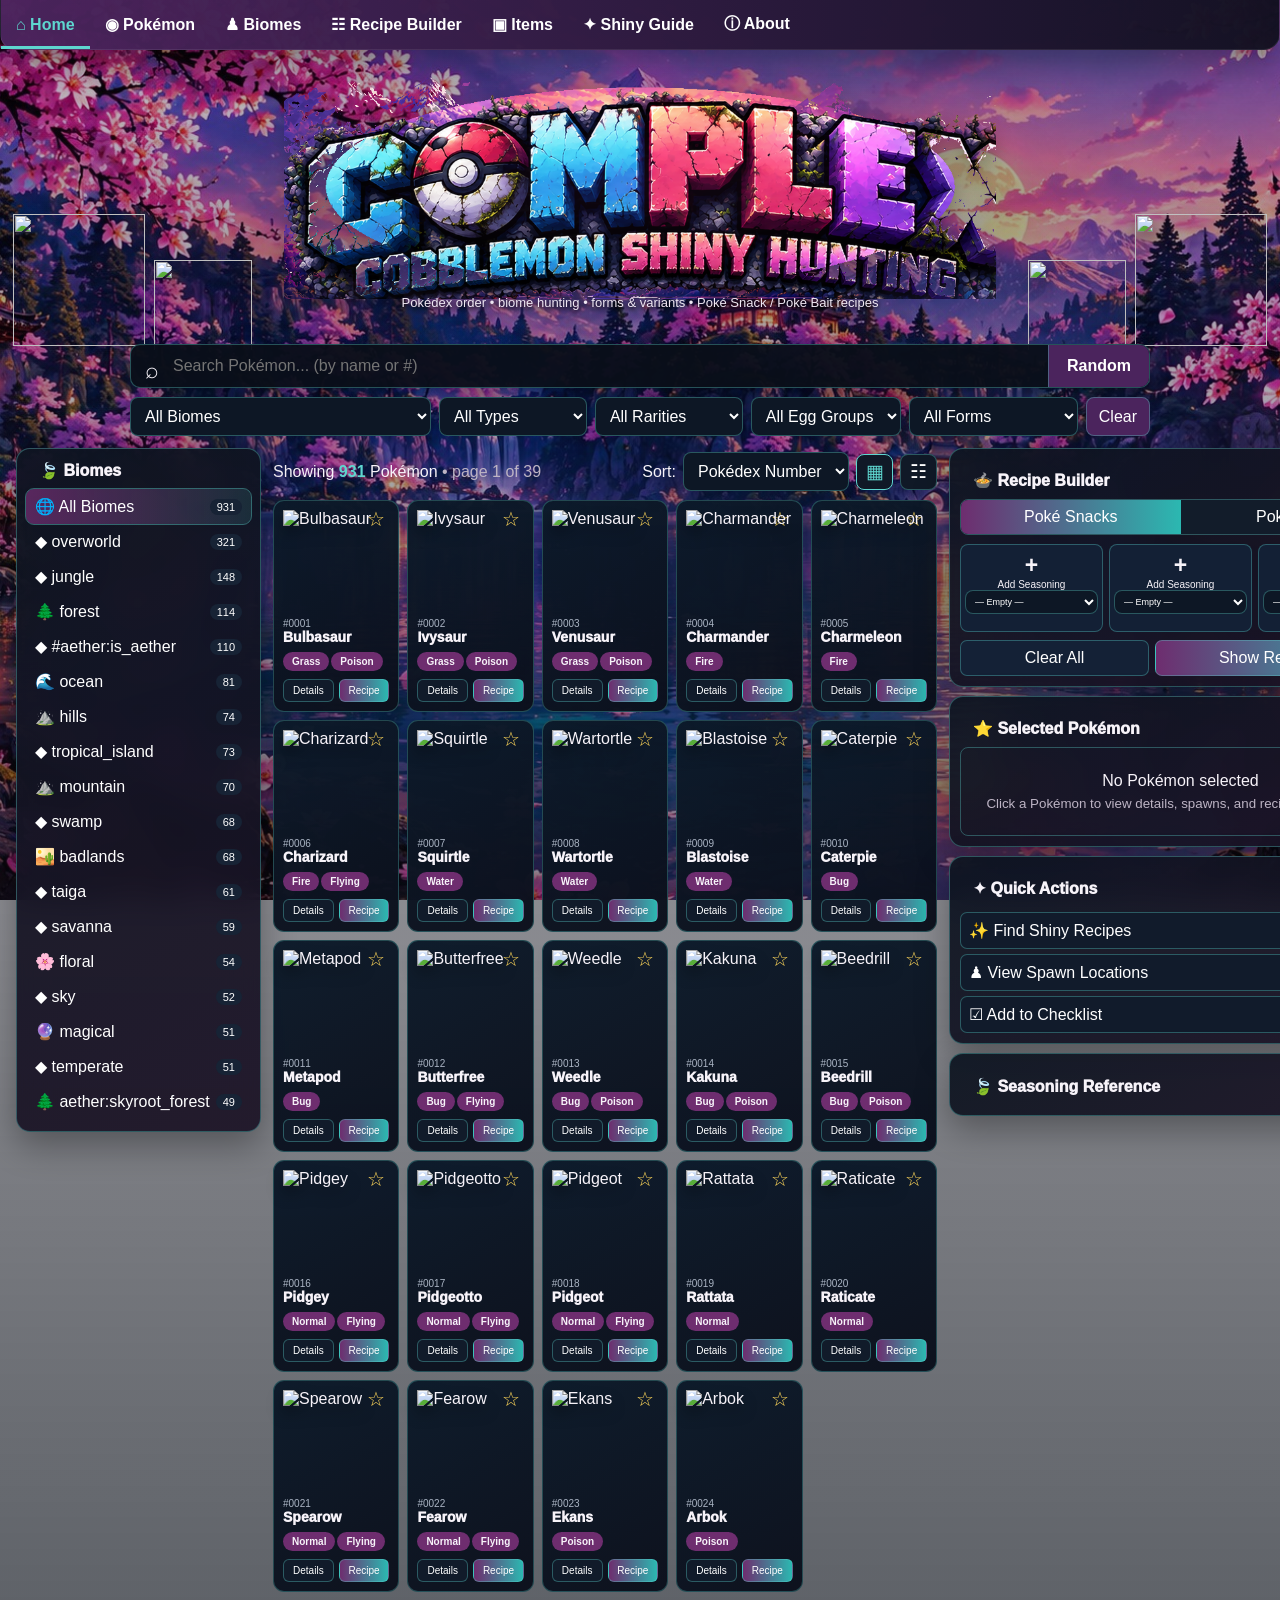
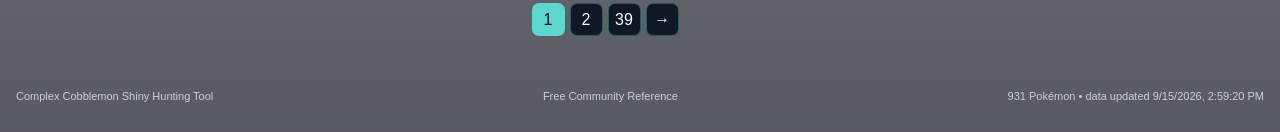
==== index.html @ 7f7bde7c "Blend logo artwork into hero background" ====
<!doctype html><html lang="en"><head><meta charset="utf-8"><meta name="viewport" content="width=device-width,initial-scale=1"><meta name="description" content="Complex Cobblemon shiny hunting reference with Pokémon spawns, biomes, variants, Poké Snack and Poké Bait recipes."><title>Complex Cobblemon Shiny Hunting</title><link rel="stylesheet" href="styles.css"><style>.hero{isolation:isolate}.logo-image-wrap{isolation:auto}.logo-image{mix-blend-mode:lighten;-webkit-mask-image:radial-gradient(ellipse 82% 76% at center,#000 52%,rgba(0,0,0,.98) 65%,rgba(0,0,0,.72) 78%,rgba(0,0,0,.28) 90%,transparent 100%);mask-image:radial-gradient(ellipse 82% 76% at center,#000 52%,rgba(0,0,0,.98) 65%,rgba(0,0,0,.72) 78%,rgba(0,0,0,.28) 90%,transparent 100%);filter:drop-shadow(0 8px 10px rgba(0,0,0,.25))}.logo-image-wrap:before{content:'';position:absolute;inset:8% 5% 15%;z-index:-1;background:radial-gradient(ellipse at center,rgba(98,40,108,.18),rgba(31,21,48,.06) 55%,transparent 78%);filter:blur(18px);pointer-events:none}</style></head><body><div class="topbar"><div class="nav"><button class="active" data-nav="home">⌂ <span>Home</span></button><button data-nav="pokemon">◉ <span>Pokémon</span></button><button data-nav="biomes">♟ <span>Biomes</span></button><button data-nav="builder">☷ <span>Recipe Builder</span></button><button data-nav="items">▣ <span>Items</span></button><button data-nav="guide">✦ <span>Shiny Guide</span></button><button data-nav="about">ⓘ <span>About</span></button></div></div><div class="hero"><div id="ambient"></div><div class="logo-image-wrap"><img class="logo-image" src="assets/complex_logo.png" alt="Complex Cobblemon Shiny Hunting"><div class="tag">Pokédex order • biome hunting • forms & variants • Poké Snack / Poké Bait recipes</div></div></div><main><section id="homePage"><div class="searchShell"><div class="searchRow"><span>⌕</span><input id="search" placeholder="Search Pokémon... (by name or #)" autocomplete="off"><button id="random">Random</button></div><div class="filters"><select id="biomeFilter"><option value="">All Biomes</option></select><select id="typeFilter"><option value="">All Types</option></select><select id="rarityFilter"><option value="">All Rarities</option><option>common</option><option>uncommon</option><option>rare</option><option>ultra-rare</option></select><select id="eggFilter"><option value="">All Egg Groups</option></select><select id="formFilter"><option value="">All Forms</option><option value="variants">Variants Available</option></select><button class="clear" id="clearFilters">Clear</button></div></div><div class="layout"><aside class="panel biomes" id="biomePanel"><div class="pTitle">🍃 Biomes</div><button class="biomeBtn active" data-biome=""><span>🌐 All Biomes</span><em id="allBiomeCount">0</em></button><div id="biomeList"></div></aside><section class="dexCol" id="pokemonArea"><div class="dexHead"><div id="status">Loading Pokémon…</div><div class="tools"><span>Sort:</span><select id="sortMode"><option value="dex">Pokédex Number</option><option value="name">Name</option><option value="rarity">Rarity</option></select><button class="view active" id="gridView" title="Grid view">▦</button><button class="view" id="compactView" title="Compact view">☷</button></div></div><div class="grid" id="pokemonGrid"></div><div class="pages" id="pagination"></div></section><aside class="right"><div class="panel"><div class="pTitle">🍲 Recipe Builder</div><div class="mode"><button class="active" id="quickSnack">Poké Snacks</button><button id="quickBait">Poké Bait</button></div><div id="quickSlots" class="qslots"></div><div class="qrow"><button id="quickClear">Clear All</button><button class="go" id="quickShow">Show Results →</button></div></div><div class="panel"><div class="pTitle">⭐ Selected Pokémon</div><div id="selectedHome" class="selEmpty">No Pokémon selected<br><small>Click a Pokémon to view details, spawns, and recipe suggestions.</small></div></div><div class="panel quick"><div class="pTitle">✦ Quick Actions</div><button id="findRecipe">✨ Find Shiny Recipes</button><button id="viewSpawns">♟ View Spawn Locations</button><button id="checklistBtn">☑ Add to Checklist</button></div><div class="panel"><div class="pTitle">🍃 Seasoning Reference <button id="viewAllSeasonings" style="border:0;background:transparent;color:var(--aqua)">View All →</button></div><div class="seasonGrid" id="seasoningPreview"></div></div></aside></div></section><section id="builderPage" class="page hidden"><div class="builder"><div class="box sticky"><h2>🧪 Interactive Recipe Builder</h2><label>Pokémon</label><select id="pokeSelect"></select><br><br><label>Recipe Goal</label><select id="goalSelect"><option value="balanced">⭐ Shiny + Rarity + Target</option><option value="maxshiny">✨ Maximum Shiny + Target</option><option value="target">🎯 Maximum Target Attraction</option><option value="rarity">👑 Maximum Rarity</option><option value="fast">⚡ Faster Spawns / Bites</option><option value="level">⬆ Higher Lured Level</option><option value="custom">🛠 Custom</option></select><br><br><label>Make This As</label><select id="itemMode"><option value="snack">Poké Snack</option><option value="bait">Poké Bait</option></select><div id="selectedInfo" class="box" style="margin-top:12px">Select a Pokémon.</div><div id="targetOptions" class="box"></div><h3>Seasoning Slots</h3><div id="slots" class="slotGrid"></div><div style="display:flex;gap:8px;margin-top:10px"><button class="clear" id="applyGoal">Apply Goal</button><button class="clear" id="clearSlots">Clear Slots</button></div></div><div><div class="box"><h2>📋 Recipe</h2><div id="recipeOutput"></div></div><div class="box"><h2>📊 Combined Effects</h2><div id="effects" class="effectGrid"></div></div><div class="box"><h2>💡 Best Target Ingredients</h2><div id="bestIngredients"></div></div></div></div></section><section id="itemsPage" class="page hidden"><div class="box"><h2>🍓 Seasoning Reference</h2><p class="muted">Use the search and effect filter to find shiny, rarity, targeting, speed, level, and special seasonings.</p><div style="display:grid;grid-template-columns:2fr 1fr;gap:8px;margin-bottom:10px"><input id="seasoningSearch" placeholder="Search seasoning or effect…"><select id="seasoningFilter"><option value="">All Effects</option><option value="shiny">Shiny</option><option value="rarity">Rarity</option><option value="target">Type / Egg Group</option><option value="bite">Spawn / Bite Speed</option><option value="level">Lured Level</option><option value="special">Other</option></select></div><div class="tableWrap"><table><thead><tr><th>Seasoning</th><th>Effect</th><th>Category</th><th></th></tr></thead><tbody id="seasoningTable"></tbody></table></div></div></section><section id="guidePage" class="page hidden"><div class="box"><h2>✨ Shiny Hunting Guide</h2><p>Use filters to narrow the Pokédex by biome, type, rarity, egg group, or forms. Results stay paginated so changing filters does not force the browser to load hundreds of Pokémon images at once.</p><p><b>Balanced:</b> Starf Berry + Golden Carrot + a matching type/egg-group seasoning.</p><p><b>Maximum shiny:</b> Enchanted Golden Apple + Starf Berry + a target seasoning. Enchanted Golden Apples are powerful but expensive, so Starf Berries remain the practical renewable option.</p><p><b>Targeting:</b> Type and egg-group seasonings increase the matching spawn weight and can be stacked.</p><p class="muted">Complex can customize spawn rules and rates server-side. Treat this as a hunting reference and verify unusual server-specific behavior in game.</p></div></section><section id="aboutPage" class="page hidden"><div class="box"><h2>ℹ About & Disclaimer</h2><p>This free reference is focused on the essentials: searchable spawn data, biome hunting, forms/variants, encounter details, checklist support, and Poké Snack / Poké Bait planning.</p><p>The site reads <code>data/spawn-data.js</code>, which is refreshed automatically from public Cobblemon/PokéAPI sources. Complex Cobblemon may have custom server-side spawns, rarities, disabled species, or private datapacks that public data cannot see.</p></div></section></main><div id="modal" class="modal hidden"><div class="modalbox"><div class="modalhead"><h2 id="modalTitle">Pokémon</h2><button id="modalClose">✕</button></div><div id="modalBody"></div></div></div><footer class="footer"><div>Complex Cobblemon Shiny Hunting Tool</div><div>Free Community Reference</div><div id="footerStatus">Waiting for data…</div></footer><script src="data/spawn-data.js"></script><script src="app.js" defer></script></body></html>
---- styles.css ----
:root{--plum:#6e2d6f;--plum2:#4b245d;--aqua:#5ed6cf;--aqua2:#2bb8b1;--panel:rgba(12,20,32,.93);--panel2:rgba(28,19,38,.93);--line:rgba(94,214,207,.34);--text:#f7f3f9;--muted:#bdb4c4;--gold:#ffd75a}*{box-sizing:border-box}html{scroll-behavior:smooth}body{margin:0;color:var(--text);font-family:Inter,Segoe UI,Arial,sans-serif;background:linear-gradient(rgba(20,8,27,.25),rgba(7,13,22,.68)),url('assets/background.jpg') center top/cover fixed no-repeat;min-height:100vh}button,input,select{font:inherit}button{cursor:pointer}.hidden{display:none!important}.muted{color:var(--muted)}.topbar{position:sticky;top:0;z-index:100;max-width:1500px;margin:auto;display:flex;justify-content:space-between;align-items:center;background:linear-gradient(90deg,rgba(75,36,93,.98),rgba(18,17,33,.98));border-radius:0 0 16px 16px;border:1px solid rgba(255,255,255,.08);border-top:0;box-shadow:0 14px 36px rgba(0,0,0,.34)}.nav{display:flex;overflow:auto}.nav button{border:0;background:transparent;color:#fff;padding:14px 15px;font-weight:800;white-space:nowrap}.nav button.active,.nav button:hover{color:var(--aqua)}.nav button.active{box-shadow:inset 0 -3px var(--aqua)}.hero{max-width:1500px;min-height:255px;margin:auto;display:flex;align-items:center;justify-content:center;text-align:center;position:relative;padding:24px 20px 40px;overflow:hidden}.hero:before{content:'';position:absolute;inset:0;background:radial-gradient(ellipse at center,rgba(38,18,51,.16) 0%,rgba(38,18,51,.08) 42%,transparent 76%);pointer-events:none}.logo-image-wrap{position:relative;z-index:6;text-align:center;width:min(900px,82vw);margin:0 auto}.logo-image{display:block;width:100%;height:auto;max-height:225px;object-fit:contain;filter:drop-shadow(0 12px 16px rgba(0,0,0,.48));-webkit-mask-image:radial-gradient(ellipse 78% 72% at center,#000 58%,rgba(0,0,0,.96) 68%,rgba(0,0,0,.55) 82%,transparent 100%);mask-image:radial-gradient(ellipse 78% 72% at center,#000 58%,rgba(0,0,0,.96) 68%,rgba(0,0,0,.55) 82%,transparent 100%)}.tag{color:#eee7f2;margin-top:-4px;font-size:13px;text-shadow:0 2px 5px #000,0 0 12px rgba(0,0,0,.9)}#ambient{position:absolute;inset:0;pointer-events:none}.amb{position:absolute;bottom:0;opacity:0;transform:translateY(16px) scale(.92);transition:.55s;filter:drop-shadow(0 10px 10px rgba(0,0,0,.55))}.amb.show{opacity:1;transform:none}.amb img{width:132px;height:132px;object-fit:contain}.amb.a{left:1%}.amb.b{left:12%;bottom:-12px}.amb.c{right:12%;bottom:-12px}.amb.d{right:1%}.amb.b img,.amb.c img{width:98px;height:98px}main{max-width:1500px;margin:auto;padding:0 16px 42px}.searchShell{max-width:1020px;margin:-6px auto 12px;position:relative;z-index:10}.searchRow{display:grid;grid-template-columns:auto 1fr auto;background:rgba(10,15,26,.96);border:1px solid var(--line);border-radius:10px;overflow:hidden;box-shadow:0 12px 30px rgba(0,0,0,.28)}.searchRow span{padding:12px 0 0 14px;font-size:23px}.searchRow input{border:0;background:transparent;color:#fff;padding:12px 14px;outline:none}.searchRow button{border:0;border-left:1px solid var(--line);background:var(--plum2);color:#fff;font-weight:900;padding:0 18px}.filters{display:grid;grid-template-columns:repeat(5,1fr) auto;gap:8px;margin-top:9px}input,select{background:#0d1725;color:#fff;border:1px solid var(--line);border-radius:8px;padding:9px 10px;outline:none}.clear{border:1px solid var(--line);background:var(--plum2);color:#fff;border-radius:8px;padding:9px 12px}.layout{display:grid;grid-template-columns:245px minmax(0,1fr) 315px;gap:12px;align-items:start}.panel,.box{background:linear-gradient(150deg,var(--panel),var(--panel2));border:1px solid var(--line);border-radius:14px;box-shadow:0 13px 34px rgba(0,0,0,.33);backdrop-filter:blur(15px)}.pTitle{display:flex;align-items:center;justify-content:space-between;padding:12px 13px 9px;font-weight:1000}.biomes{padding:0 9px 10px;position:sticky;top:58px;max-height:76vh;overflow:auto}.biomeBtn{width:100%;display:flex;justify-content:space-between;align-items:center;border:0;background:transparent;color:#fff;border-radius:8px;padding:8px 9px;text-align:left}.biomeBtn:hover{background:rgba(255,255,255,.05)}.biomeBtn.active{background:linear-gradient(90deg,rgba(110,45,111,.78),rgba(94,214,207,.13));outline:1px solid rgba(94,214,207,.44)}.biomeBtn em{font-style:normal;background:#172335;border-radius:999px;padding:2px 7px;font-size:11px}.dexCol{min-width:0}.dexHead{display:flex;justify-content:space-between;align-items:center;gap:10px;margin:4px 0 9px}.dexHead strong{color:var(--aqua)}.tools{display:flex;align-items:center;gap:7px}.tools select{width:auto}.view{width:37px;height:36px;border:1px solid var(--line);background:#101927;color:#fff;border-radius:8px;font-size:19px}.view.active{color:var(--aqua);border-color:var(--aqua)}.grid{display:grid;grid-template-columns:repeat(5,minmax(0,1fr));gap:8px}.card{position:relative;min-height:210px;padding:9px;border:1px solid rgba(94,214,207,.28);border-radius:11px;background:linear-gradient(150deg,rgba(13,27,43,.98),rgba(12,16,28,.98));transition:.18s}.card:hover{transform:translateY(-2px);border-color:var(--aqua)}.star{position:absolute;right:7px;top:5px;border:0;background:transparent;color:var(--gold);font-size:20px}.sprite{height:108px;display:flex;align-items:center;justify-content:center;cursor:pointer}.sprite img{width:108px;height:108px;object-fit:contain;filter:drop-shadow(0 7px 8px rgba(0,0,0,.4))}.dex{font-size:10px;color:#abb5c4}.name{font-size:14px;font-weight:1000}.types{margin-top:5px}.type{display:inline-block;padding:4px 9px;border-radius:999px;background:var(--plum);font-size:10px;font-weight:900;margin:2px 2px 0 0}.actions{display:flex;gap:5px;margin-top:8px}.actions button{flex:1;border:1px solid var(--line);background:#111b2a;color:#fff;border-radius:6px;padding:5px;font-size:10px}.actions .recipe{background:linear-gradient(90deg,var(--plum),var(--aqua2))}.grid.compact{grid-template-columns:1fr}.compact .card{min-height:70px;display:grid;grid-template-columns:70px 80px 150px 1fr 160px;gap:8px;align-items:center}.compact .sprite{height:58px}.compact .sprite img{width:58px;height:58px}.pages{display:flex;justify-content:center;flex-wrap:wrap;gap:5px;margin-top:11px}.pages button{min-width:33px;height:33px;border-radius:7px;border:1px solid var(--line);background:#101826;color:#fff}.pages button.active{background:var(--aqua);color:#0a1119}.emptyState{grid-column:1/-1;padding:34px;text-align:center;border:1px dashed var(--line);border-radius:12px;color:var(--muted);background:rgba(10,15,26,.7)}.right{display:grid;gap:9px;position:sticky;top:58px}.right>.panel{padding:10px}.mode{display:grid;grid-template-columns:1fr 1fr;border:1px solid var(--line);border-radius:8px;overflow:hidden}.mode button{border:0;background:#121c2a;color:#fff;padding:8px}.mode button.active{background:linear-gradient(90deg,var(--plum),var(--aqua2))}.qslots{display:grid;grid-template-columns:repeat(3,1fr);gap:6px;margin-top:9px}.qslot{border:1px solid var(--line);border-radius:8px;background:#132035;min-height:88px;padding:7px 4px;text-align:center;font-size:10px}.qslot strong{display:block;font-size:23px}.qslot select{font-size:9px;padding:5px;max-width:100%}.qrow{display:grid;grid-template-columns:1fr 1.3fr;gap:6px;margin-top:8px}.qrow button{border:1px solid var(--line);background:#142136;color:#fff;border-radius:7px;padding:8px}.qrow .go{background:linear-gradient(90deg,var(--plum),var(--aqua2))}.selEmpty{text-align:center;border:1px solid var(--line);border-radius:8px;padding:24px 8px}.selEmpty small{display:block;color:var(--muted);margin-top:6px}.selCard{display:grid;grid-template-columns:82px 1fr;gap:9px;align-items:center}.selCard img{width:80px;height:80px;object-fit:contain}.selCard small{color:var(--muted)}.quick button{width:100%;text-align:left;margin-top:5px;border:1px solid var(--line);background:#111b2b;color:#fff;border-radius:7px;padding:8px}.seasonGrid{display:grid;grid-template-columns:repeat(6,1fr);gap:4px}.seasonGrid button{height:31px;border:1px solid var(--line);background:#111a29;border-radius:6px;color:#fff}.page{max-width:1400px;margin:auto}.box{padding:18px;margin-bottom:14px}.builder{display:grid;grid-template-columns:420px 1fr;gap:14px}.sticky{position:sticky;top:58px;align-self:start}.slotGrid{display:grid;grid-template-columns:repeat(3,1fr);gap:8px}.slot{border:1px solid var(--line);border-radius:8px;padding:10px;background:#111a29}.effectGrid{display:grid;grid-template-columns:repeat(auto-fit,minmax(150px,1fr));gap:8px}.effect{border:1px solid var(--line);border-radius:8px;padding:10px;background:#111a29}.recipeBox{border:1px solid var(--aqua);border-radius:9px;padding:13px;background:#111b2b}.tableWrap{overflow:auto;max-height:68vh;border:1px solid var(--line);border-radius:8px}table{border-collapse:collapse;width:100%;min-width:820px}th,td{padding:10px;border-bottom:1px solid rgba(94,214,207,.17);text-align:left}th{position:sticky;top:0;background:#172033}.modal{position:fixed;inset:0;background:rgba(0,0,0,.72);display:flex;align-items:center;justify-content:center;z-index:200;padding:20px}.modalbox{width:min(780px,100%);max-height:86vh;overflow:auto;background:#141628;border:1px solid var(--line);border-radius:14px;padding:18px}.modalhead{display:flex;justify-content:space-between}.modalhead button{border:0;background:var(--plum);color:#fff;border-radius:7px;padding:7px 10px}.modalTop{display:grid;grid-template-columns:180px 1fr;gap:18px;align-items:center}.modalTop img{width:165px;height:165px;object-fit:contain}.encounter-grid{display:grid;grid-template-columns:repeat(2,minmax(0,1fr));gap:8px;margin-top:14px}.encounter-item{border:1px solid var(--line);border-radius:9px;background:rgba(12,20,32,.76);padding:10px}.encounter-item small{display:block;color:var(--muted);margin-bottom:3px}.encounter-item b{color:var(--aqua)}.evolution-list{display:grid;gap:8px;margin-top:8px}.evolution-row{display:grid;grid-template-columns:70px 1fr;gap:10px;align-items:center;border:1px solid var(--line);border-radius:9px;background:rgba(12,20,32,.76);padding:9px}.evolution-row img{width:64px;height:64px;object-fit:contain}.evolution-row small{display:block;color:var(--muted);margin-top:3px}.footer{max-width:1500px;margin:auto;padding:12px 16px 30px;color:#d4cad8;font-size:11px;display:flex;justify-content:space-between;gap:12px}@media(max-width:1250px){.layout{grid-template-columns:210px 1fr}.right{grid-column:1/-1;position:static;grid-template-columns:repeat(4,1fr)}.grid{grid-template-columns:repeat(4,1fr)}}@media(max-width:900px){.nav button span{display:none}.layout{grid-template-columns:1fr}.biomes{position:static;max-height:320px}.grid{grid-template-columns:repeat(3,1fr)}.right{grid-template-columns:1fr 1fr}.filters{grid-template-columns:1fr 1fr 1fr}.builder{grid-template-columns:1fr}.sticky{position:static}.logo-image-wrap{width:min(760px,88vw)}.amb.b,.amb.c{display:none}.compact .card{grid-template-columns:60px 70px 130px 1fr}}@media(max-width:600px){.hero{min-height:185px;padding:18px 10px 28px}.logo-image-wrap{width:96vw}.logo-image{max-height:155px}.tag{font-size:11px}.grid{grid-template-columns:repeat(2,1fr)}.right{grid-template-columns:1fr}.filters{grid-template-columns:1fr 1fr}.searchRow{grid-template-columns:auto 1fr}.searchRow button{font-size:0}.searchRow button:after{content:'🎲';font-size:18px}.footer{display:block;text-align:center}.encounter-grid{grid-template-columns:1fr}.compact .card{grid-template-columns:56px 1fr}.compact .card .types,.compact .card .actions{grid-column:2}.tools span{display:none}}
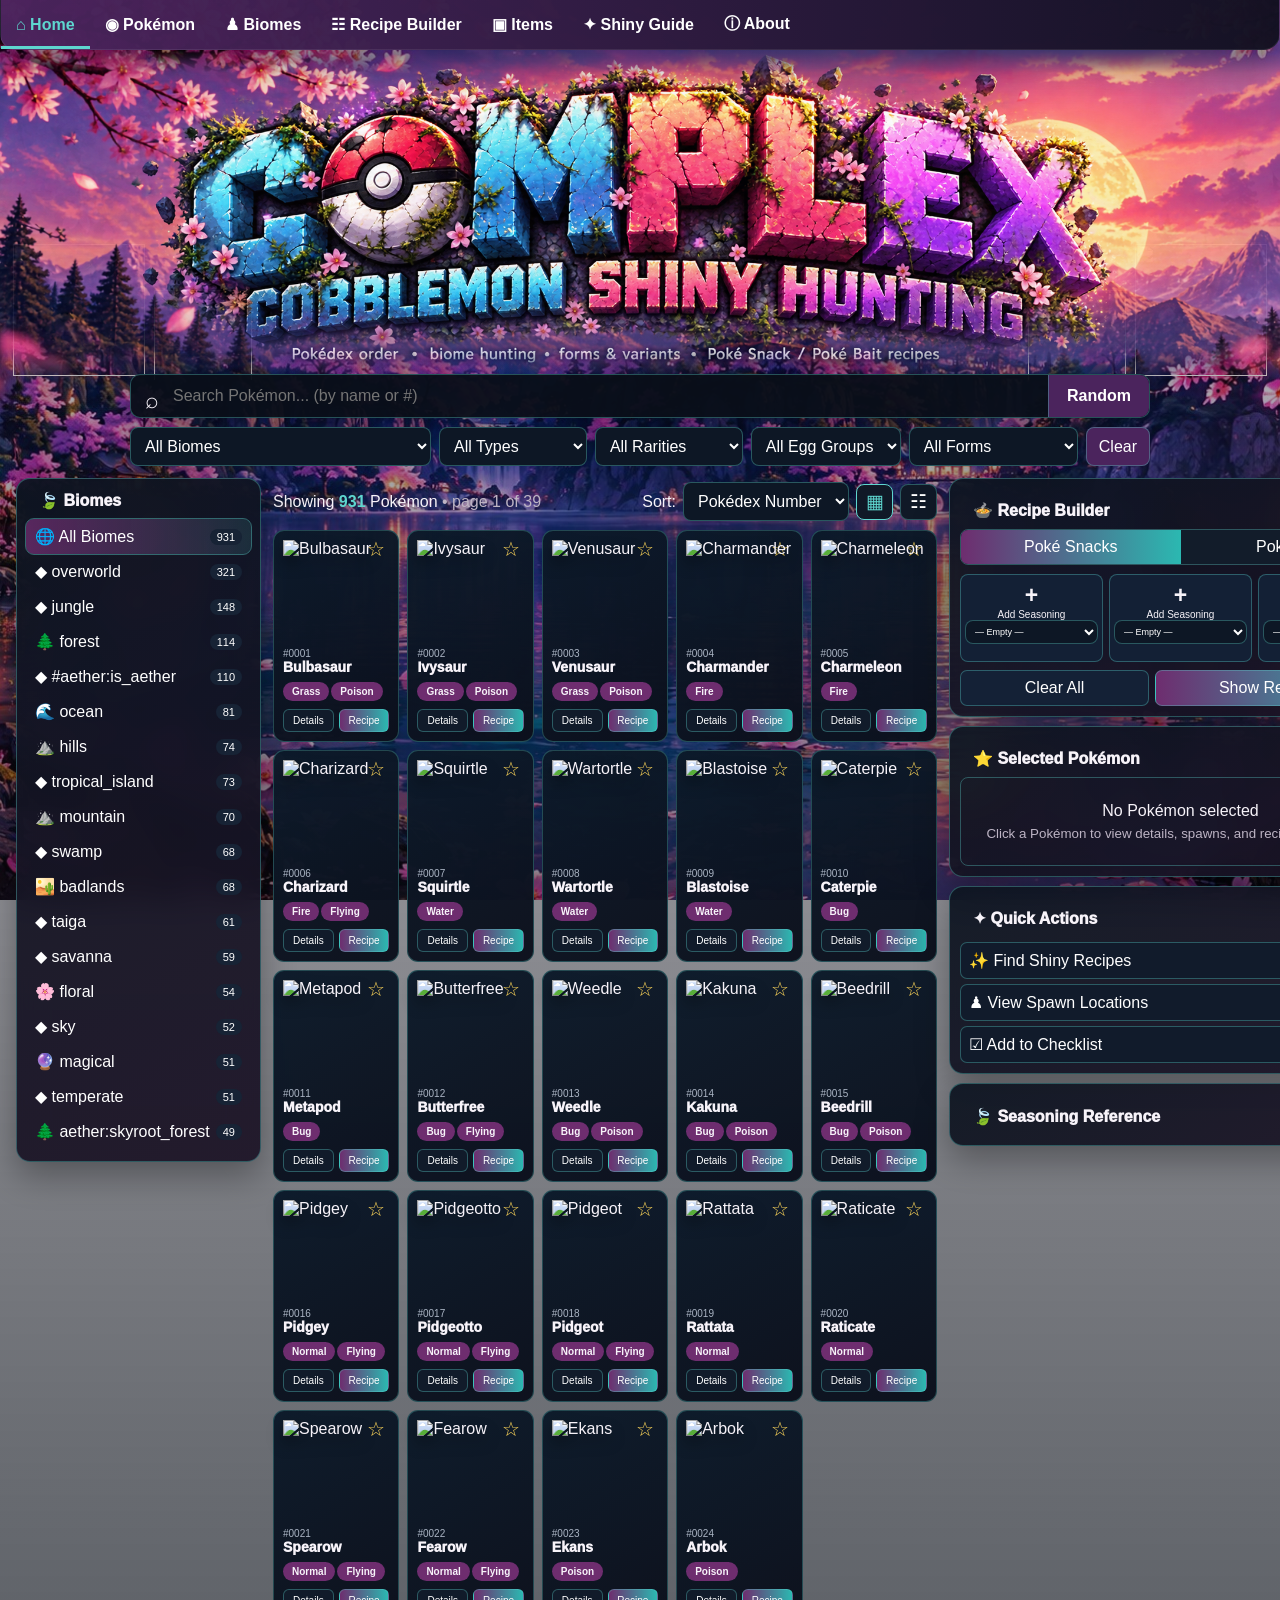
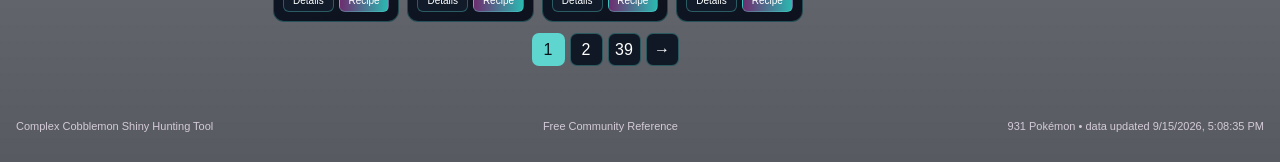
==== commit 9c0f243a: "Use new blended hero artwork" ====
--- a/index.html
+++ b/index.html
@@ -1 +1 @@
-<!doctype html><html lang="en"><head><meta charset="utf-8"><meta name="viewport" content="width=device-width,initial-scale=1"><meta name="description" content="Complex Cobblemon shiny hunting reference with Pokémon spawns, biomes, variants, Poké Snack and Poké Bait recipes."><title>Complex Cobblemon Shiny Hunting</title><link rel="stylesheet" href="styles.css"><style>.hero{isolation:isolate}.logo-image-wrap{isolation:auto}.logo-image{mix-blend-mode:lighten;-webkit-mask-image:radial-gradient(ellipse 82% 76% at center,#000 52%,rgba(0,0,0,.98) 65%,rgba(0,0,0,.72) 78%,rgba(0,0,0,.28) 90%,transparent 100%);mask-image:radial-gradient(ellipse 82% 76% at center,#000 52%,rgba(0,0,0,.98) 65%,rgba(0,0,0,.72) 78%,rgba(0,0,0,.28) 90%,transparent 100%);filter:drop-shadow(0 8px 10px rgba(0,0,0,.25))}.logo-image-wrap:before{content:'';position:absolute;inset:8% 5% 15%;z-index:-1;background:radial-gradient(ellipse at center,rgba(98,40,108,.18),rgba(31,21,48,.06) 55%,transparent 78%);filter:blur(18px);pointer-events:none}</style></head><body><div class="topbar"><div class="nav"><button class="active" data-nav="home">⌂ <span>Home</span></button><button data-nav="pokemon">◉ <span>Pokémon</span></button><button data-nav="biomes">♟ <span>Biomes</span></button><button data-nav="builder">☷ <span>Recipe Builder</span></button><button data-nav="items">▣ <span>Items</span></button><button data-nav="guide">✦ <span>Shiny Guide</span></button><button data-nav="about">ⓘ <span>About</span></button></div></div><div class="hero"><div id="ambient"></div><div class="logo-image-wrap"><img class="logo-image" src="assets/complex_logo.png" alt="Complex Cobblemon Shiny Hunting"><div class="tag">Pokédex order • biome hunting • forms & variants • Poké Snack / Poké Bait recipes</div></div></div><main><section id="homePage"><div class="searchShell"><div class="searchRow"><span>⌕</span><input id="search" placeholder="Search Pokémon... (by name or #)" autocomplete="off"><button id="random">Random</button></div><div class="filters"><select id="biomeFilter"><option value="">All Biomes</option></select><select id="typeFilter"><option value="">All Types</option></select><select id="rarityFilter"><option value="">All Rarities</option><option>common</option><option>uncommon</option><option>rare</option><option>ultra-rare</option></select><select id="eggFilter"><option value="">All Egg Groups</option></select><select id="formFilter"><option value="">All Forms</option><option value="variants">Variants Available</option></select><button class="clear" id="clearFilters">Clear</button></div></div><div class="layout"><aside class="panel biomes" id="biomePanel"><div class="pTitle">🍃 Biomes</div><button class="biomeBtn active" data-biome=""><span>🌐 All Biomes</span><em id="allBiomeCount">0</em></button><div id="biomeList"></div></aside><section class="dexCol" id="pokemonArea"><div class="dexHead"><div id="status">Loading Pokémon…</div><div class="tools"><span>Sort:</span><select id="sortMode"><option value="dex">Pokédex Number</option><option value="name">Name</option><option value="rarity">Rarity</option></select><button class="view active" id="gridView" title="Grid view">▦</button><button class="view" id="compactView" title="Compact view">☷</button></div></div><div class="grid" id="pokemonGrid"></div><div class="pages" id="pagination"></div></section><aside class="right"><div class="panel"><div class="pTitle">🍲 Recipe Builder</div><div class="mode"><button class="active" id="quickSnack">Poké Snacks</button><button id="quickBait">Poké Bait</button></div><div id="quickSlots" class="qslots"></div><div class="qrow"><button id="quickClear">Clear All</button><button class="go" id="quickShow">Show Results →</button></div></div><div class="panel"><div class="pTitle">⭐ Selected Pokémon</div><div id="selectedHome" class="selEmpty">No Pokémon selected<br><small>Click a Pokémon to view details, spawns, and recipe suggestions.</small></div></div><div class="panel quick"><div class="pTitle">✦ Quick Actions</div><button id="findRecipe">✨ Find Shiny Recipes</button><button id="viewSpawns">♟ View Spawn Locations</button><button id="checklistBtn">☑ Add to Checklist</button></div><div class="panel"><div class="pTitle">🍃 Seasoning Reference <button id="viewAllSeasonings" style="border:0;background:transparent;color:var(--aqua)">View All →</button></div><div class="seasonGrid" id="seasoningPreview"></div></div></aside></div></section><section id="builderPage" class="page hidden"><div class="builder"><div class="box sticky"><h2>🧪 Interactive Recipe Builder</h2><label>Pokémon</label><select id="pokeSelect"></select><br><br><label>Recipe Goal</label><select id="goalSelect"><option value="balanced">⭐ Shiny + Rarity + Target</option><option value="maxshiny">✨ Maximum Shiny + Target</option><option value="target">🎯 Maximum Target Attraction</option><option value="rarity">👑 Maximum Rarity</option><option value="fast">⚡ Faster Spawns / Bites</option><option value="level">⬆ Higher Lured Level</option><option value="custom">🛠 Custom</option></select><br><br><label>Make This As</label><select id="itemMode"><option value="snack">Poké Snack</option><option value="bait">Poké Bait</option></select><div id="selectedInfo" class="box" style="margin-top:12px">Select a Pokémon.</div><div id="targetOptions" class="box"></div><h3>Seasoning Slots</h3><div id="slots" class="slotGrid"></div><div style="display:flex;gap:8px;margin-top:10px"><button class="clear" id="applyGoal">Apply Goal</button><button class="clear" id="clearSlots">Clear Slots</button></div></div><div><div class="box"><h2>📋 Recipe</h2><div id="recipeOutput"></div></div><div class="box"><h2>📊 Combined Effects</h2><div id="effects" class="effectGrid"></div></div><div class="box"><h2>💡 Best Target Ingredients</h2><div id="bestIngredients"></div></div></div></div></section><section id="itemsPage" class="page hidden"><div class="box"><h2>🍓 Seasoning Reference</h2><p class="muted">Use the search and effect filter to find shiny, rarity, targeting, speed, level, and special seasonings.</p><div style="display:grid;grid-template-columns:2fr 1fr;gap:8px;margin-bottom:10px"><input id="seasoningSearch" placeholder="Search seasoning or effect…"><select id="seasoningFilter"><option value="">All Effects</option><option value="shiny">Shiny</option><option value="rarity">Rarity</option><option value="target">Type / Egg Group</option><option value="bite">Spawn / Bite Speed</option><option value="level">Lured Level</option><option value="special">Other</option></select></div><div class="tableWrap"><table><thead><tr><th>Seasoning</th><th>Effect</th><th>Category</th><th></th></tr></thead><tbody id="seasoningTable"></tbody></table></div></div></section><section id="guidePage" class="page hidden"><div class="box"><h2>✨ Shiny Hunting Guide</h2><p>Use filters to narrow the Pokédex by biome, type, rarity, egg group, or forms. Results stay paginated so changing filters does not force the browser to load hundreds of Pokémon images at once.</p><p><b>Balanced:</b> Starf Berry + Golden Carrot + a matching type/egg-group seasoning.</p><p><b>Maximum shiny:</b> Enchanted Golden Apple + Starf Berry + a target seasoning. Enchanted Golden Apples are powerful but expensive, so Starf Berries remain the practical renewable option.</p><p><b>Targeting:</b> Type and egg-group seasonings increase the matching spawn weight and can be stacked.</p><p class="muted">Complex can customize spawn rules and rates server-side. Treat this as a hunting reference and verify unusual server-specific behavior in game.</p></div></section><section id="aboutPage" class="page hidden"><div class="box"><h2>ℹ About & Disclaimer</h2><p>This free reference is focused on the essentials: searchable spawn data, biome hunting, forms/variants, encounter details, checklist support, and Poké Snack / Poké Bait planning.</p><p>The site reads <code>data/spawn-data.js</code>, which is refreshed automatically from public Cobblemon/PokéAPI sources. Complex Cobblemon may have custom server-side spawns, rarities, disabled species, or private datapacks that public data cannot see.</p></div></section></main><div id="modal" class="modal hidden"><div class="modalbox"><div class="modalhead"><h2 id="modalTitle">Pokémon</h2><button id="modalClose">✕</button></div><div id="modalBody"></div></div></div><footer class="footer"><div>Complex Cobblemon Shiny Hunting Tool</div><div>Free Community Reference</div><div id="footerStatus">Waiting for data…</div></footer><script src="data/spawn-data.js"></script><script src="app.js" defer></script></body></html>+<!doctype html><html lang="en"><head><meta charset="utf-8"><meta name="viewport" content="width=device-width,initial-scale=1"><meta name="description" content="Complex Cobblemon shiny hunting reference with Pokémon spawns, biomes, variants, Poké Snack and Poké Bait recipes."><title>Complex Cobblemon Shiny Hunting</title><link rel="stylesheet" href="styles.css"><style>.hero{isolation:isolate;min-height:330px;padding:0}.logo-image-wrap{width:min(1500px,100%);position:relative;z-index:6}.logo-image{display:block;width:100%;height:auto;max-height:330px;object-fit:cover;object-position:center;filter:none;-webkit-mask-image:linear-gradient(to bottom,transparent 0,#000 7%,#000 90%,transparent 100%);mask-image:linear-gradient(to bottom,transparent 0,#000 7%,#000 90%,transparent 100%)}.logo-image-wrap .tag{display:none}@media(max-width:900px){.hero{min-height:250px}.logo-image-wrap{width:100%}.logo-image{max-height:250px}}@media(max-width:600px){.hero{min-height:185px;padding:0}.logo-image-wrap{width:100%}.logo-image{max-height:185px;object-fit:cover}}</style></head><body><div class="topbar"><div class="nav"><button class="active" data-nav="home">⌂ <span>Home</span></button><button data-nav="pokemon">◉ <span>Pokémon</span></button><button data-nav="biomes">♟ <span>Biomes</span></button><button data-nav="builder">☷ <span>Recipe Builder</span></button><button data-nav="items">▣ <span>Items</span></button><button data-nav="guide">✦ <span>Shiny Guide</span></button><button data-nav="about">ⓘ <span>About</span></button></div></div><div class="hero"><div id="ambient"></div><div class="logo-image-wrap"><img class="logo-image" src="assets/wide_banner_style_fantasy_anime_inspired_digital.png" alt="Complex Cobblemon Shiny Hunting"><div class="tag">Pokédex order • biome hunting • forms & variants • Poké Snack / Poké Bait recipes</div></div></div><main><section id="homePage"><div class="searchShell"><div class="searchRow"><span>⌕</span><input id="search" placeholder="Search Pokémon... (by name or #)" autocomplete="off"><button id="random">Random</button></div><div class="filters"><select id="biomeFilter"><option value="">All Biomes</option></select><select id="typeFilter"><option value="">All Types</option></select><select id="rarityFilter"><option value="">All Rarities</option><option>common</option><option>uncommon</option><option>rare</option><option>ultra-rare</option></select><select id="eggFilter"><option value="">All Egg Groups</option></select><select id="formFilter"><option value="">All Forms</option><option value="variants">Variants Available</option></select><button class="clear" id="clearFilters">Clear</button></div></div><div class="layout"><aside class="panel biomes" id="biomePanel"><div class="pTitle">🍃 Biomes</div><button class="biomeBtn active" data-biome=""><span>🌐 All Biomes</span><em id="allBiomeCount">0</em></button><div id="biomeList"></div></aside><section class="dexCol" id="pokemonArea"><div class="dexHead"><div id="status">Loading Pokémon…</div><div class="tools"><span>Sort:</span><select id="sortMode"><option value="dex">Pokédex Number</option><option value="name">Name</option><option value="rarity">Rarity</option></select><button class="view active" id="gridView" title="Grid view">▦</button><button class="view" id="compactView" title="Compact view">☷</button></div></div><div class="grid" id="pokemonGrid"></div><div class="pages" id="pagination"></div></section><aside class="right"><div class="panel"><div class="pTitle">🍲 Recipe Builder</div><div class="mode"><button class="active" id="quickSnack">Poké Snacks</button><button id="quickBait">Poké Bait</button></div><div id="quickSlots" class="qslots"></div><div class="qrow"><button id="quickClear">Clear All</button><button class="go" id="quickShow">Show Results →</button></div></div><div class="panel"><div class="pTitle">⭐ Selected Pokémon</div><div id="selectedHome" class="selEmpty">No Pokémon selected<br><small>Click a Pokémon to view details, spawns, and recipe suggestions.</small></div></div><div class="panel quick"><div class="pTitle">✦ Quick Actions</div><button id="findRecipe">✨ Find Shiny Recipes</button><button id="viewSpawns">♟ View Spawn Locations</button><button id="checklistBtn">☑ Add to Checklist</button></div><div class="panel"><div class="pTitle">🍃 Seasoning Reference <button id="viewAllSeasonings" style="border:0;background:transparent;color:var(--aqua)">View All →</button></div><div class="seasonGrid" id="seasoningPreview"></div></div></aside></div></section><section id="builderPage" class="page hidden"><div class="builder"><div class="box sticky"><h2>🧪 Interactive Recipe Builder</h2><label>Pokémon</label><select id="pokeSelect"></select><br><br><label>Recipe Goal</label><select id="goalSelect"><option value="balanced">⭐ Shiny + Rarity + Target</option><option value="maxshiny">✨ Maximum Shiny + Target</option><option value="target">🎯 Maximum Target Attraction</option><option value="rarity">👑 Maximum Rarity</option><option value="fast">⚡ Faster Spawns / Bites</option><option value="level">⬆ Higher Lured Level</option><option value="custom">🛠 Custom</option></select><br><br><label>Make This As</label><select id="itemMode"><option value="snack">Poké Snack</option><option value="bait">Poké Bait</option></select><div id="selectedInfo" class="box" style="margin-top:12px">Select a Pokémon.</div><div id="targetOptions" class="box"></div><h3>Seasoning Slots</h3><div id="slots" class="slotGrid"></div><div style="display:flex;gap:8px;margin-top:10px"><button class="clear" id="applyGoal">Apply Goal</button><button class="clear" id="clearSlots">Clear Slots</button></div></div><div><div class="box"><h2>📋 Recipe</h2><div id="recipeOutput"></div></div><div class="box"><h2>📊 Combined Effects</h2><div id="effects" class="effectGrid"></div></div><div class="box"><h2>💡 Best Target Ingredients</h2><div id="bestIngredients"></div></div></div></div></section><section id="itemsPage" class="page hidden"><div class="box"><h2>🍓 Seasoning Reference</h2><p class="muted">Use the search and effect filter to find shiny, rarity, targeting, speed, level, and special seasonings.</p><div style="display:grid;grid-template-columns:2fr 1fr;gap:8px;margin-bottom:10px"><input id="seasoningSearch" placeholder="Search seasoning or effect…"><select id="seasoningFilter"><option value="">All Effects</option><option value="shiny">Shiny</option><option value="rarity">Rarity</option><option value="target">Type / Egg Group</option><option value="bite">Spawn / Bite Speed</option><option value="level">Lured Level</option><option value="special">Other</option></select></div><div class="tableWrap"><table><thead><tr><th>Seasoning</th><th>Effect</th><th>Category</th><th></th></tr></thead><tbody id="seasoningTable"></tbody></table></div></div></section><section id="guidePage" class="page hidden"><div class="box"><h2>✨ Shiny Hunting Guide</h2><p>Use filters to narrow the Pokédex by biome, type, rarity, egg group, or forms. Results stay paginated so changing filters does not force the browser to load hundreds of Pokémon images at once.</p><p><b>Balanced:</b> Starf Berry + Golden Carrot + a matching type/egg-group seasoning.</p><p><b>Maximum shiny:</b> Enchanted Golden Apple + Starf Berry + a target seasoning. Enchanted Golden Apples are powerful but expensive, so Starf Berries remain the practical renewable option.</p><p><b>Targeting:</b> Type and egg-group seasonings increase the matching spawn weight and can be stacked.</p><p class="muted">Complex can customize spawn rules and rates server-side. Treat this as a hunting reference and verify unusual server-specific behavior in game.</p></div></section><section id="aboutPage" class="page hidden"><div class="box"><h2>ℹ About & Disclaimer</h2><p>This free reference is focused on the essentials: searchable spawn data, biome hunting, forms/variants, encounter details, checklist support, and Poké Snack / Poké Bait planning.</p><p>The site reads <code>data/spawn-data.js</code>, which is refreshed automatically from public Cobblemon/PokéAPI sources. Complex Cobblemon may have custom server-side spawns, rarities, disabled species, or private datapacks that public data cannot see.</p></div></section></main><div id="modal" class="modal hidden"><div class="modalbox"><div class="modalhead"><h2 id="modalTitle">Pokémon</h2><button id="modalClose">✕</button></div><div id="modalBody"></div></div></div><footer class="footer"><div>Complex Cobblemon Shiny Hunting Tool</div><div>Free Community Reference</div><div id="footerStatus">Waiting for data…</div></footer><script src="data/spawn-data.js"></script><script src="app.js" defer></script></body></html>
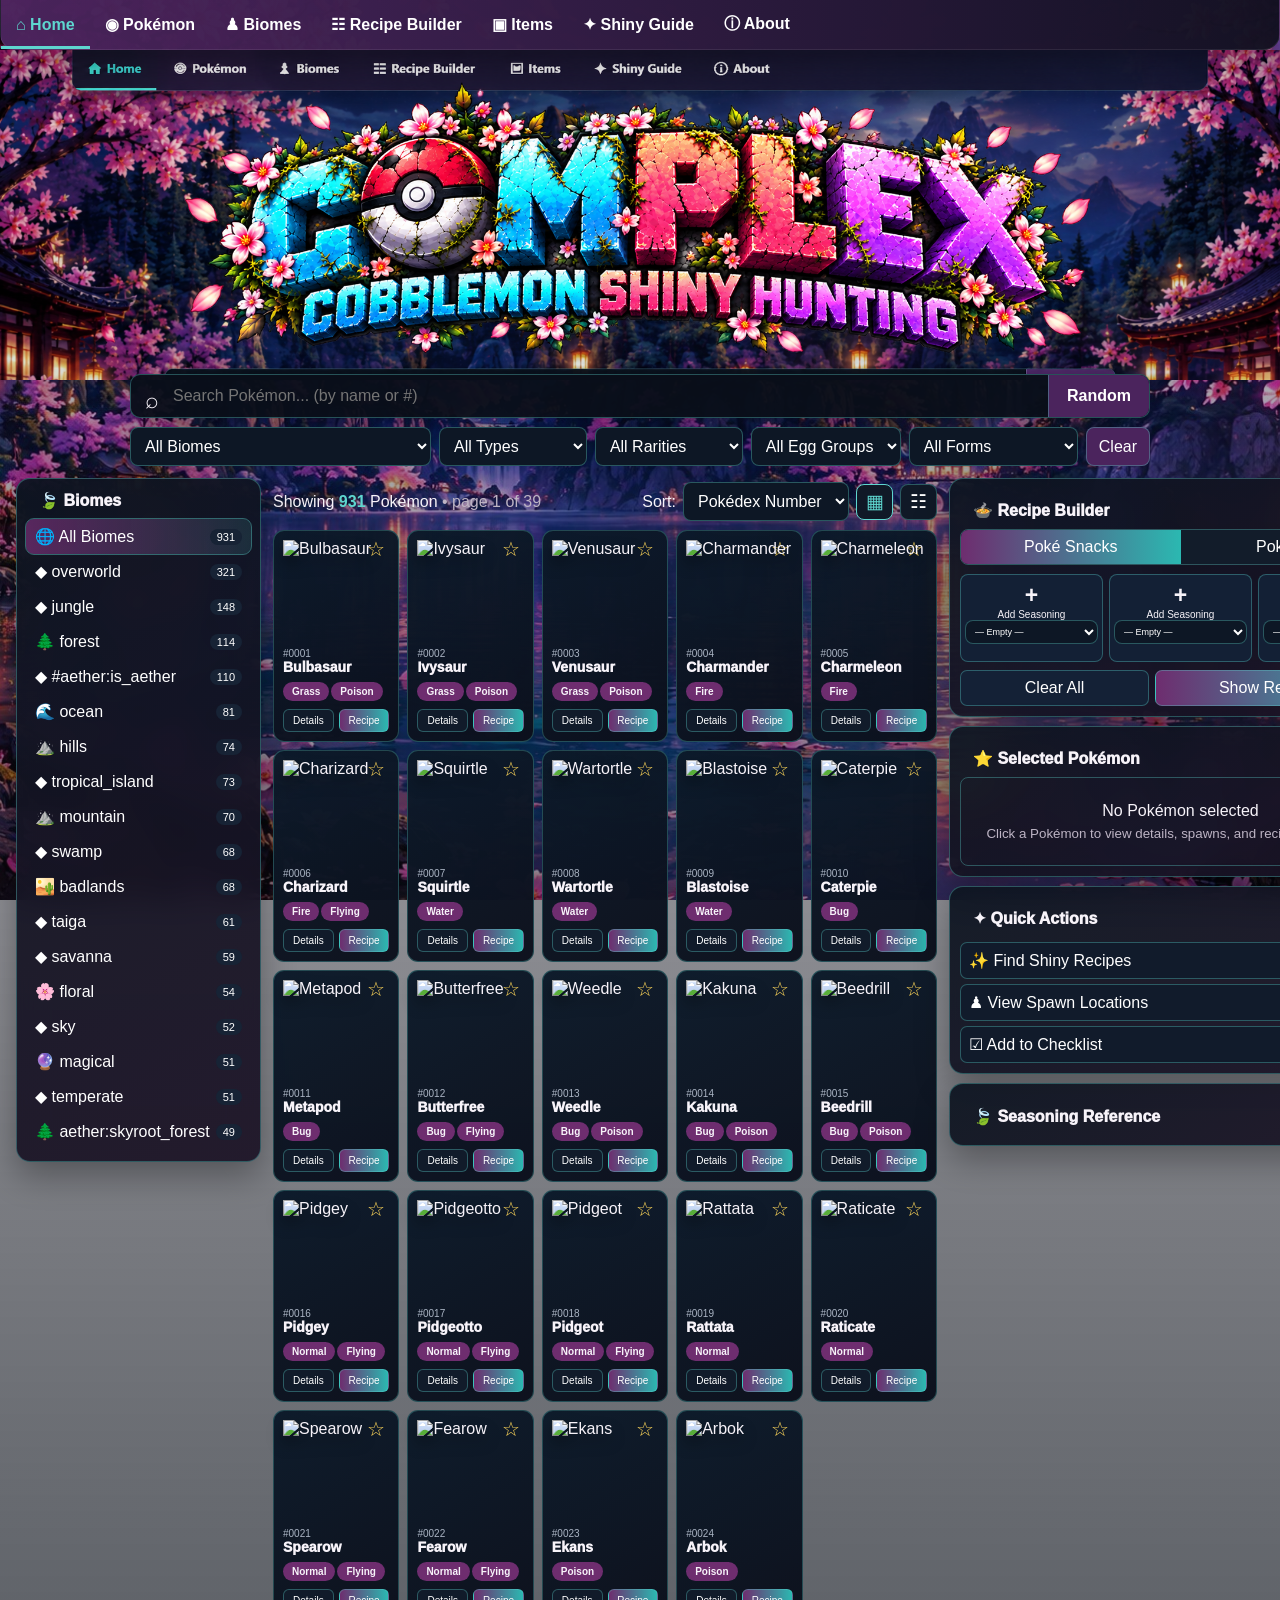
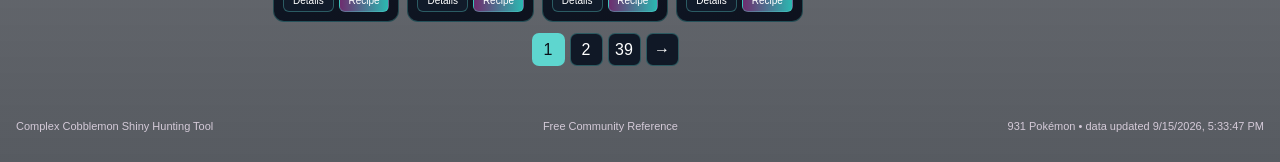
==== commit 4d4e5b8e: "Finish approved header layout" ====
--- a/index.html
+++ b/index.html
@@ -1 +1 @@
-<!doctype html><html lang="en"><head><meta charset="utf-8"><meta name="viewport" content="width=device-width,initial-scale=1"><meta name="description" content="Complex Cobblemon shiny hunting reference with Pokémon spawns, biomes, variants, Poké Snack and Poké Bait recipes."><title>Complex Cobblemon Shiny Hunting</title><link rel="stylesheet" href="styles.css"><style>.hero{isolation:isolate;min-height:330px;padding:0}.logo-image-wrap{width:min(1500px,100%);position:relative;z-index:6}.logo-image{display:block;width:100%;height:auto;max-height:330px;object-fit:cover;object-position:center;filter:none;-webkit-mask-image:linear-gradient(to bottom,transparent 0,#000 7%,#000 90%,transparent 100%);mask-image:linear-gradient(to bottom,transparent 0,#000 7%,#000 90%,transparent 100%)}.logo-image-wrap .tag{display:none}@media(max-width:900px){.hero{min-height:250px}.logo-image-wrap{width:100%}.logo-image{max-height:250px}}@media(max-width:600px){.hero{min-height:185px;padding:0}.logo-image-wrap{width:100%}.logo-image{max-height:185px;object-fit:cover}}</style></head><body><div class="topbar"><div class="nav"><button class="active" data-nav="home">⌂ <span>Home</span></button><button data-nav="pokemon">◉ <span>Pokémon</span></button><button data-nav="biomes">♟ <span>Biomes</span></button><button data-nav="builder">☷ <span>Recipe Builder</span></button><button data-nav="items">▣ <span>Items</span></button><button data-nav="guide">✦ <span>Shiny Guide</span></button><button data-nav="about">ⓘ <span>About</span></button></div></div><div class="hero"><div id="ambient"></div><div class="logo-image-wrap"><img class="logo-image" src="assets/wide_banner_style_fantasy_anime_inspired_digital.png" alt="Complex Cobblemon Shiny Hunting"><div class="tag">Pokédex order • biome hunting • forms & variants • Poké Snack / Poké Bait recipes</div></div></div><main><section id="homePage"><div class="searchShell"><div class="searchRow"><span>⌕</span><input id="search" placeholder="Search Pokémon... (by name or #)" autocomplete="off"><button id="random">Random</button></div><div class="filters"><select id="biomeFilter"><option value="">All Biomes</option></select><select id="typeFilter"><option value="">All Types</option></select><select id="rarityFilter"><option value="">All Rarities</option><option>common</option><option>uncommon</option><option>rare</option><option>ultra-rare</option></select><select id="eggFilter"><option value="">All Egg Groups</option></select><select id="formFilter"><option value="">All Forms</option><option value="variants">Variants Available</option></select><button class="clear" id="clearFilters">Clear</button></div></div><div class="layout"><aside class="panel biomes" id="biomePanel"><div class="pTitle">🍃 Biomes</div><button class="biomeBtn active" data-biome=""><span>🌐 All Biomes</span><em id="allBiomeCount">0</em></button><div id="biomeList"></div></aside><section class="dexCol" id="pokemonArea"><div class="dexHead"><div id="status">Loading Pokémon…</div><div class="tools"><span>Sort:</span><select id="sortMode"><option value="dex">Pokédex Number</option><option value="name">Name</option><option value="rarity">Rarity</option></select><button class="view active" id="gridView" title="Grid view">▦</button><button class="view" id="compactView" title="Compact view">☷</button></div></div><div class="grid" id="pokemonGrid"></div><div class="pages" id="pagination"></div></section><aside class="right"><div class="panel"><div class="pTitle">🍲 Recipe Builder</div><div class="mode"><button class="active" id="quickSnack">Poké Snacks</button><button id="quickBait">Poké Bait</button></div><div id="quickSlots" class="qslots"></div><div class="qrow"><button id="quickClear">Clear All</button><button class="go" id="quickShow">Show Results →</button></div></div><div class="panel"><div class="pTitle">⭐ Selected Pokémon</div><div id="selectedHome" class="selEmpty">No Pokémon selected<br><small>Click a Pokémon to view details, spawns, and recipe suggestions.</small></div></div><div class="panel quick"><div class="pTitle">✦ Quick Actions</div><button id="findRecipe">✨ Find Shiny Recipes</button><button id="viewSpawns">♟ View Spawn Locations</button><button id="checklistBtn">☑ Add to Checklist</button></div><div class="panel"><div class="pTitle">🍃 Seasoning Reference <button id="viewAllSeasonings" style="border:0;background:transparent;color:var(--aqua)">View All →</button></div><div class="seasonGrid" id="seasoningPreview"></div></div></aside></div></section><section id="builderPage" class="page hidden"><div class="builder"><div class="box sticky"><h2>🧪 Interactive Recipe Builder</h2><label>Pokémon</label><select id="pokeSelect"></select><br><br><label>Recipe Goal</label><select id="goalSelect"><option value="balanced">⭐ Shiny + Rarity + Target</option><option value="maxshiny">✨ Maximum Shiny + Target</option><option value="target">🎯 Maximum Target Attraction</option><option value="rarity">👑 Maximum Rarity</option><option value="fast">⚡ Faster Spawns / Bites</option><option value="level">⬆ Higher Lured Level</option><option value="custom">🛠 Custom</option></select><br><br><label>Make This As</label><select id="itemMode"><option value="snack">Poké Snack</option><option value="bait">Poké Bait</option></select><div id="selectedInfo" class="box" style="margin-top:12px">Select a Pokémon.</div><div id="targetOptions" class="box"></div><h3>Seasoning Slots</h3><div id="slots" class="slotGrid"></div><div style="display:flex;gap:8px;margin-top:10px"><button class="clear" id="applyGoal">Apply Goal</button><button class="clear" id="clearSlots">Clear Slots</button></div></div><div><div class="box"><h2>📋 Recipe</h2><div id="recipeOutput"></div></div><div class="box"><h2>📊 Combined Effects</h2><div id="effects" class="effectGrid"></div></div><div class="box"><h2>💡 Best Target Ingredients</h2><div id="bestIngredients"></div></div></div></div></section><section id="itemsPage" class="page hidden"><div class="box"><h2>🍓 Seasoning Reference</h2><p class="muted">Use the search and effect filter to find shiny, rarity, targeting, speed, level, and special seasonings.</p><div style="display:grid;grid-template-columns:2fr 1fr;gap:8px;margin-bottom:10px"><input id="seasoningSearch" placeholder="Search seasoning or effect…"><select id="seasoningFilter"><option value="">All Effects</option><option value="shiny">Shiny</option><option value="rarity">Rarity</option><option value="target">Type / Egg Group</option><option value="bite">Spawn / Bite Speed</option><option value="level">Lured Level</option><option value="special">Other</option></select></div><div class="tableWrap"><table><thead><tr><th>Seasoning</th><th>Effect</th><th>Category</th><th></th></tr></thead><tbody id="seasoningTable"></tbody></table></div></div></section><section id="guidePage" class="page hidden"><div class="box"><h2>✨ Shiny Hunting Guide</h2><p>Use filters to narrow the Pokédex by biome, type, rarity, egg group, or forms. Results stay paginated so changing filters does not force the browser to load hundreds of Pokémon images at once.</p><p><b>Balanced:</b> Starf Berry + Golden Carrot + a matching type/egg-group seasoning.</p><p><b>Maximum shiny:</b> Enchanted Golden Apple + Starf Berry + a target seasoning. Enchanted Golden Apples are powerful but expensive, so Starf Berries remain the practical renewable option.</p><p><b>Targeting:</b> Type and egg-group seasonings increase the matching spawn weight and can be stacked.</p><p class="muted">Complex can customize spawn rules and rates server-side. Treat this as a hunting reference and verify unusual server-specific behavior in game.</p></div></section><section id="aboutPage" class="page hidden"><div class="box"><h2>ℹ About & Disclaimer</h2><p>This free reference is focused on the essentials: searchable spawn data, biome hunting, forms/variants, encounter details, checklist support, and Poké Snack / Poké Bait planning.</p><p>The site reads <code>data/spawn-data.js</code>, which is refreshed automatically from public Cobblemon/PokéAPI sources. Complex Cobblemon may have custom server-side spawns, rarities, disabled species, or private datapacks that public data cannot see.</p></div></section></main><div id="modal" class="modal hidden"><div class="modalbox"><div class="modalhead"><h2 id="modalTitle">Pokémon</h2><button id="modalClose">✕</button></div><div id="modalBody"></div></div></div><footer class="footer"><div>Complex Cobblemon Shiny Hunting Tool</div><div>Free Community Reference</div><div id="footerStatus">Waiting for data…</div></footer><script src="data/spawn-data.js"></script><script src="app.js" defer></script></body></html>+<!doctype html><html lang="en"><head><meta charset="utf-8"><meta name="viewport" content="width=device-width,initial-scale=1"><meta name="description" content="Complex Cobblemon shiny hunting reference with Pokémon spawns, biomes, variants, Poké Snack and Poké Bait recipes."><title>Complex Cobblemon Shiny Hunting</title><link rel="stylesheet" href="styles.css"><style>.hero{isolation:isolate;height:330px;min-height:330px;padding:0;overflow:hidden}.logo-image-wrap{width:min(1500px,100%);height:330px;position:relative;z-index:6;overflow:hidden}.logo-image{display:block;width:100%;height:auto;max-height:none;object-fit:initial;filter:none;-webkit-mask-image:none;mask-image:none;transform:translateY(0)}.logo-image-wrap .tag{display:none}@media(max-width:900px){.hero,.logo-image-wrap{height:250px;min-height:250px}.logo-image{width:auto;height:250px;max-width:none;position:absolute;left:50%;transform:translateX(-50%)}}@media(max-width:600px){.hero,.logo-image-wrap{height:185px;min-height:185px;padding:0}.logo-image{height:185px}}</style></head><body><div class="topbar"><div class="nav"><button class="active" data-nav="home">⌂ <span>Home</span></button><button data-nav="pokemon">◉ <span>Pokémon</span></button><button data-nav="biomes">♟ <span>Biomes</span></button><button data-nav="builder">☷ <span>Recipe Builder</span></button><button data-nav="items">▣ <span>Items</span></button><button data-nav="guide">✦ <span>Shiny Guide</span></button><button data-nav="about">ⓘ <span>About</span></button></div></div><div class="hero"><div id="ambient"></div><div class="logo-image-wrap"><img class="logo-image" src="assets/complex-cobblemon-header-final.png" alt="Complex Cobblemon Shiny Hunting"><div class="tag">Pokédex order • biome hunting • forms & variants • Poké Snack / Poké Bait recipes</div></div></div><main><section id="homePage"><div class="searchShell"><div class="searchRow"><span>⌕</span><input id="search" placeholder="Search Pokémon... (by name or #)" autocomplete="off"><button id="random">Random</button></div><div class="filters"><select id="biomeFilter"><option value="">All Biomes</option></select><select id="typeFilter"><option value="">All Types</option></select><select id="rarityFilter"><option value="">All Rarities</option><option>common</option><option>uncommon</option><option>rare</option><option>ultra-rare</option></select><select id="eggFilter"><option value="">All Egg Groups</option></select><select id="formFilter"><option value="">All Forms</option><option value="variants">Variants Available</option></select><button class="clear" id="clearFilters">Clear</button></div></div><div class="layout"><aside class="panel biomes" id="biomePanel"><div class="pTitle">🍃 Biomes</div><button class="biomeBtn active" data-biome=""><span>🌐 All Biomes</span><em id="allBiomeCount">0</em></button><div id="biomeList"></div></aside><section class="dexCol" id="pokemonArea"><div class="dexHead"><div id="status">Loading Pokémon…</div><div class="tools"><span>Sort:</span><select id="sortMode"><option value="dex">Pokédex Number</option><option value="name">Name</option><option value="rarity">Rarity</option></select><button class="view active" id="gridView" title="Grid view">▦</button><button class="view" id="compactView" title="Compact view">☷</button></div></div><div class="grid" id="pokemonGrid"></div><div class="pages" id="pagination"></div></section><aside class="right"><div class="panel"><div class="pTitle">🍲 Recipe Builder</div><div class="mode"><button class="active" id="quickSnack">Poké Snacks</button><button id="quickBait">Poké Bait</button></div><div id="quickSlots" class="qslots"></div><div class="qrow"><button id="quickClear">Clear All</button><button class="go" id="quickShow">Show Results →</button></div></div><div class="panel"><div class="pTitle">⭐ Selected Pokémon</div><div id="selectedHome" class="selEmpty">No Pokémon selected<br><small>Click a Pokémon to view details, spawns, and recipe suggestions.</small></div></div><div class="panel quick"><div class="pTitle">✦ Quick Actions</div><button id="findRecipe">✨ Find Shiny Recipes</button><button id="viewSpawns">♟ View Spawn Locations</button><button id="checklistBtn">☑ Add to Checklist</button></div><div class="panel"><div class="pTitle">🍃 Seasoning Reference <button id="viewAllSeasonings" style="border:0;background:transparent;color:var(--aqua)">View All →</button></div><div class="seasonGrid" id="seasoningPreview"></div></div></aside></div></section><section id="builderPage" class="page hidden"><div class="builder"><div class="box sticky"><h2>🧪 Interactive Recipe Builder</h2><label>Pokémon</label><select id="pokeSelect"></select><br><br><label>Recipe Goal</label><select id="goalSelect"><option value="balanced">⭐ Shiny + Rarity + Target</option><option value="maxshiny">✨ Maximum Shiny + Target</option><option value="target">🎯 Maximum Target Attraction</option><option value="rarity">👑 Maximum Rarity</option><option value="fast">⚡ Faster Spawns / Bites</option><option value="level">⬆ Higher Lured Level</option><option value="custom">🛠 Custom</option></select><br><br><label>Make This As</label><select id="itemMode"><option value="snack">Poké Snack</option><option value="bait">Poké Bait</option></select><div id="selectedInfo" class="box" style="margin-top:12px">Select a Pokémon.</div><div id="targetOptions" class="box"></div><h3>Seasoning Slots</h3><div id="slots" class="slotGrid"></div><div style="display:flex;gap:8px;margin-top:10px"><button class="clear" id="applyGoal">Apply Goal</button><button class="clear" id="clearSlots">Clear Slots</button></div></div><div><div class="box"><h2>📋 Recipe</h2><div id="recipeOutput"></div></div><div class="box"><h2>📊 Combined Effects</h2><div id="effects" class="effectGrid"></div></div><div class="box"><h2>💡 Best Target Ingredients</h2><div id="bestIngredients"></div></div></div></div></section><section id="itemsPage" class="page hidden"><div class="box"><h2>🍓 Seasoning Reference</h2><p class="muted">Use the search and effect filter to find shiny, rarity, targeting, speed, level, and special seasonings.</p><div style="display:grid;grid-template-columns:2fr 1fr;gap:8px;margin-bottom:10px"><input id="seasoningSearch" placeholder="Search seasoning or effect…"><select id="seasoningFilter"><option value="">All Effects</option><option value="shiny">Shiny</option><option value="rarity">Rarity</option><option value="target">Type / Egg Group</option><option value="bite">Spawn / Bite Speed</option><option value="level">Lured Level</option><option value="special">Other</option></select></div><div class="tableWrap"><table><thead><tr><th>Seasoning</th><th>Effect</th><th>Category</th><th></th></tr></thead><tbody id="seasoningTable"></tbody></table></div></div></section><section id="guidePage" class="page hidden"><div class="box"><h2>✨ Shiny Hunting Guide</h2><p>Use filters to narrow the Pokédex by biome, type, rarity, egg group, or forms. Results stay paginated so changing filters does not force the browser to load hundreds of Pokémon images at once.</p><p><b>Balanced:</b> Starf Berry + Golden Carrot + a matching type/egg-group seasoning.</p><p><b>Maximum shiny:</b> Enchanted Golden Apple + Starf Berry + a target seasoning. Enchanted Golden Apples are powerful but expensive, so Starf Berries remain the practical renewable option.</p><p><b>Targeting:</b> Type and egg-group seasonings increase the matching spawn weight and can be stacked.</p><p class="muted">Complex can customize spawn rules and rates server-side. Treat this as a hunting reference and verify unusual server-specific behavior in game.</p></div></section><section id="aboutPage" class="page hidden"><div class="box"><h2>ℹ About & Disclaimer</h2><p>This free reference is focused on the essentials: searchable spawn data, biome hunting, forms/variants, encounter details, checklist support, and Poké Snack / Poké Bait planning.</p><p>The site reads <code>data/spawn-data.js</code>, which is refreshed automatically from public Cobblemon/PokéAPI sources. Complex Cobblemon may have custom server-side spawns, rarities, disabled species, or private datapacks that public data cannot see.</p></div></section></main><div id="modal" class="modal hidden"><div class="modalbox"><div class="modalhead"><h2 id="modalTitle">Pokémon</h2><button id="modalClose">✕</button></div><div id="modalBody"></div></div></div><footer class="footer"><div>Complex Cobblemon Shiny Hunting Tool</div><div>Free Community Reference</div><div id="footerStatus">Waiting for data…</div></footer><script src="data/spawn-data.js"></script><script src="app.js" defer></script></body></html>
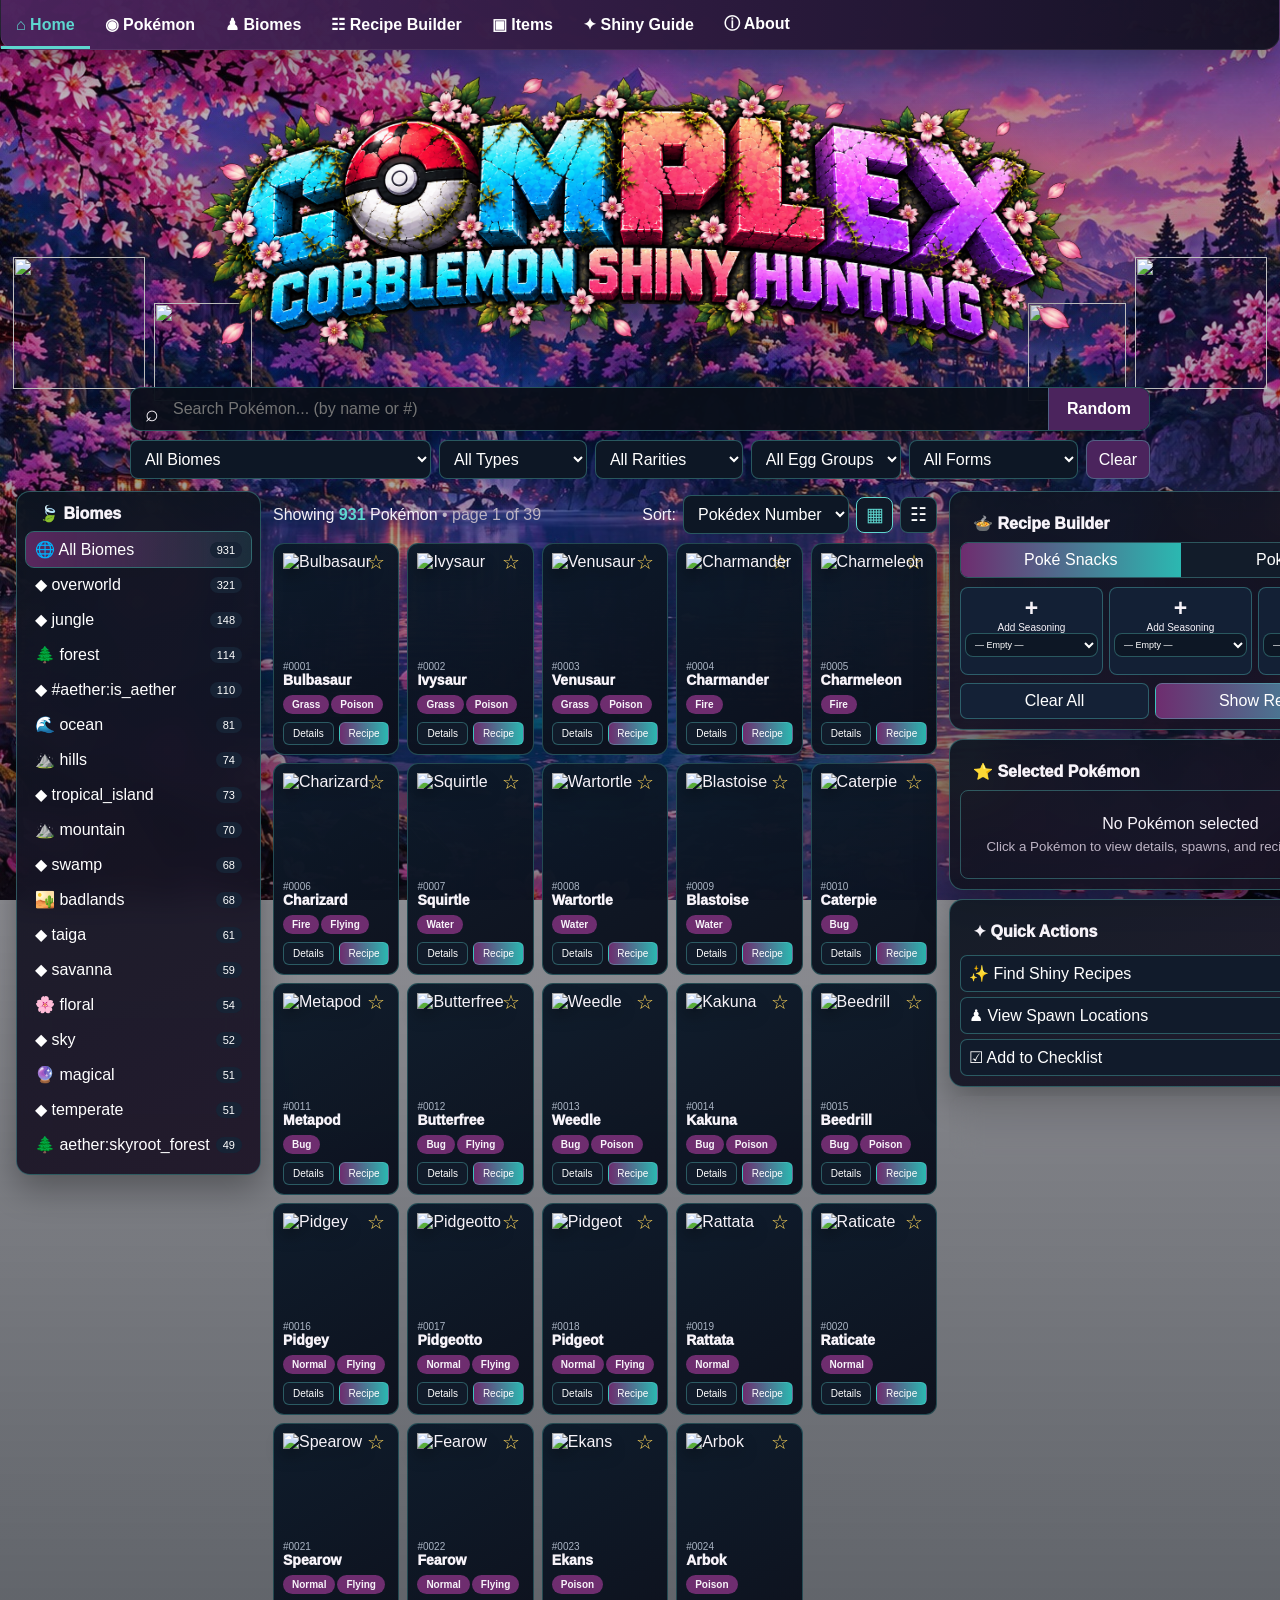
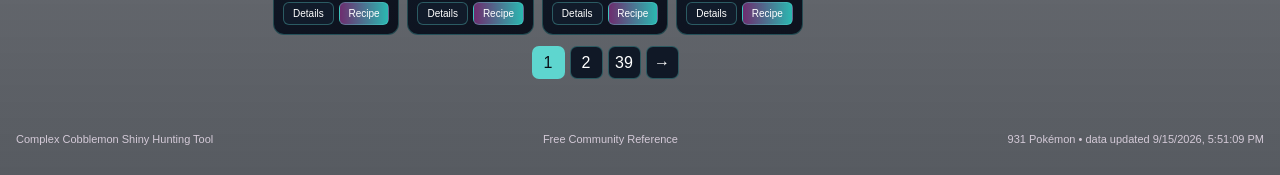
==== commit 9dd5385f: "Restore site background with transparent logo" ====
--- a/index.html
+++ b/index.html
@@ -1 +1 @@
-<!doctype html><html lang="en"><head><meta charset="utf-8"><meta name="viewport" content="width=device-width,initial-scale=1"><meta name="description" content="Complex Cobblemon shiny hunting reference with Pokémon spawns, biomes, variants, Poké Snack and Poké Bait recipes."><title>Complex Cobblemon Shiny Hunting</title><link rel="stylesheet" href="styles.css"><style>.hero{isolation:isolate;height:330px;min-height:330px;padding:0;overflow:hidden}.logo-image-wrap{width:min(1500px,100%);height:330px;position:relative;z-index:6;overflow:hidden}.logo-image{display:block;width:100%;height:auto;max-height:none;object-fit:initial;filter:none;-webkit-mask-image:none;mask-image:none;transform:translateY(0)}.logo-image-wrap .tag{display:none}@media(max-width:900px){.hero,.logo-image-wrap{height:250px;min-height:250px}.logo-image{width:auto;height:250px;max-width:none;position:absolute;left:50%;transform:translateX(-50%)}}@media(max-width:600px){.hero,.logo-image-wrap{height:185px;min-height:185px;padding:0}.logo-image{height:185px}}</style></head><body><div class="topbar"><div class="nav"><button class="active" data-nav="home">⌂ <span>Home</span></button><button data-nav="pokemon">◉ <span>Pokémon</span></button><button data-nav="biomes">♟ <span>Biomes</span></button><button data-nav="builder">☷ <span>Recipe Builder</span></button><button data-nav="items">▣ <span>Items</span></button><button data-nav="guide">✦ <span>Shiny Guide</span></button><button data-nav="about">ⓘ <span>About</span></button></div></div><div class="hero"><div id="ambient"></div><div class="logo-image-wrap"><img class="logo-image" src="assets/complex-cobblemon-header-final.png" alt="Complex Cobblemon Shiny Hunting"><div class="tag">Pokédex order • biome hunting • forms & variants • Poké Snack / Poké Bait recipes</div></div></div><main><section id="homePage"><div class="searchShell"><div class="searchRow"><span>⌕</span><input id="search" placeholder="Search Pokémon... (by name or #)" autocomplete="off"><button id="random">Random</button></div><div class="filters"><select id="biomeFilter"><option value="">All Biomes</option></select><select id="typeFilter"><option value="">All Types</option></select><select id="rarityFilter"><option value="">All Rarities</option><option>common</option><option>uncommon</option><option>rare</option><option>ultra-rare</option></select><select id="eggFilter"><option value="">All Egg Groups</option></select><select id="formFilter"><option value="">All Forms</option><option value="variants">Variants Available</option></select><button class="clear" id="clearFilters">Clear</button></div></div><div class="layout"><aside class="panel biomes" id="biomePanel"><div class="pTitle">🍃 Biomes</div><button class="biomeBtn active" data-biome=""><span>🌐 All Biomes</span><em id="allBiomeCount">0</em></button><div id="biomeList"></div></aside><section class="dexCol" id="pokemonArea"><div class="dexHead"><div id="status">Loading Pokémon…</div><div class="tools"><span>Sort:</span><select id="sortMode"><option value="dex">Pokédex Number</option><option value="name">Name</option><option value="rarity">Rarity</option></select><button class="view active" id="gridView" title="Grid view">▦</button><button class="view" id="compactView" title="Compact view">☷</button></div></div><div class="grid" id="pokemonGrid"></div><div class="pages" id="pagination"></div></section><aside class="right"><div class="panel"><div class="pTitle">🍲 Recipe Builder</div><div class="mode"><button class="active" id="quickSnack">Poké Snacks</button><button id="quickBait">Poké Bait</button></div><div id="quickSlots" class="qslots"></div><div class="qrow"><button id="quickClear">Clear All</button><button class="go" id="quickShow">Show Results →</button></div></div><div class="panel"><div class="pTitle">⭐ Selected Pokémon</div><div id="selectedHome" class="selEmpty">No Pokémon selected<br><small>Click a Pokémon to view details, spawns, and recipe suggestions.</small></div></div><div class="panel quick"><div class="pTitle">✦ Quick Actions</div><button id="findRecipe">✨ Find Shiny Recipes</button><button id="viewSpawns">♟ View Spawn Locations</button><button id="checklistBtn">☑ Add to Checklist</button></div><div class="panel"><div class="pTitle">🍃 Seasoning Reference <button id="viewAllSeasonings" style="border:0;background:transparent;color:var(--aqua)">View All →</button></div><div class="seasonGrid" id="seasoningPreview"></div></div></aside></div></section><section id="builderPage" class="page hidden"><div class="builder"><div class="box sticky"><h2>🧪 Interactive Recipe Builder</h2><label>Pokémon</label><select id="pokeSelect"></select><br><br><label>Recipe Goal</label><select id="goalSelect"><option value="balanced">⭐ Shiny + Rarity + Target</option><option value="maxshiny">✨ Maximum Shiny + Target</option><option value="target">🎯 Maximum Target Attraction</option><option value="rarity">👑 Maximum Rarity</option><option value="fast">⚡ Faster Spawns / Bites</option><option value="level">⬆ Higher Lured Level</option><option value="custom">🛠 Custom</option></select><br><br><label>Make This As</label><select id="itemMode"><option value="snack">Poké Snack</option><option value="bait">Poké Bait</option></select><div id="selectedInfo" class="box" style="margin-top:12px">Select a Pokémon.</div><div id="targetOptions" class="box"></div><h3>Seasoning Slots</h3><div id="slots" class="slotGrid"></div><div style="display:flex;gap:8px;margin-top:10px"><button class="clear" id="applyGoal">Apply Goal</button><button class="clear" id="clearSlots">Clear Slots</button></div></div><div><div class="box"><h2>📋 Recipe</h2><div id="recipeOutput"></div></div><div class="box"><h2>📊 Combined Effects</h2><div id="effects" class="effectGrid"></div></div><div class="box"><h2>💡 Best Target Ingredients</h2><div id="bestIngredients"></div></div></div></div></section><section id="itemsPage" class="page hidden"><div class="box"><h2>🍓 Seasoning Reference</h2><p class="muted">Use the search and effect filter to find shiny, rarity, targeting, speed, level, and special seasonings.</p><div style="display:grid;grid-template-columns:2fr 1fr;gap:8px;margin-bottom:10px"><input id="seasoningSearch" placeholder="Search seasoning or effect…"><select id="seasoningFilter"><option value="">All Effects</option><option value="shiny">Shiny</option><option value="rarity">Rarity</option><option value="target">Type / Egg Group</option><option value="bite">Spawn / Bite Speed</option><option value="level">Lured Level</option><option value="special">Other</option></select></div><div class="tableWrap"><table><thead><tr><th>Seasoning</th><th>Effect</th><th>Category</th><th></th></tr></thead><tbody id="seasoningTable"></tbody></table></div></div></section><section id="guidePage" class="page hidden"><div class="box"><h2>✨ Shiny Hunting Guide</h2><p>Use filters to narrow the Pokédex by biome, type, rarity, egg group, or forms. Results stay paginated so changing filters does not force the browser to load hundreds of Pokémon images at once.</p><p><b>Balanced:</b> Starf Berry + Golden Carrot + a matching type/egg-group seasoning.</p><p><b>Maximum shiny:</b> Enchanted Golden Apple + Starf Berry + a target seasoning. Enchanted Golden Apples are powerful but expensive, so Starf Berries remain the practical renewable option.</p><p><b>Targeting:</b> Type and egg-group seasonings increase the matching spawn weight and can be stacked.</p><p class="muted">Complex can customize spawn rules and rates server-side. Treat this as a hunting reference and verify unusual server-specific behavior in game.</p></div></section><section id="aboutPage" class="page hidden"><div class="box"><h2>ℹ About & Disclaimer</h2><p>This free reference is focused on the essentials: searchable spawn data, biome hunting, forms/variants, encounter details, checklist support, and Poké Snack / Poké Bait planning.</p><p>The site reads <code>data/spawn-data.js</code>, which is refreshed automatically from public Cobblemon/PokéAPI sources. Complex Cobblemon may have custom server-side spawns, rarities, disabled species, or private datapacks that public data cannot see.</p></div></section></main><div id="modal" class="modal hidden"><div class="modalbox"><div class="modalhead"><h2 id="modalTitle">Pokémon</h2><button id="modalClose">✕</button></div><div id="modalBody"></div></div></div><footer class="footer"><div>Complex Cobblemon Shiny Hunting Tool</div><div>Free Community Reference</div><div id="footerStatus">Waiting for data…</div></footer><script src="data/spawn-data.js"></script><script src="app.js" defer></script></body></html>+<!doctype html><html lang="en"><head><meta charset="utf-8"><meta name="viewport" content="width=device-width,initial-scale=1"><meta name="description" content="Complex Cobblemon shiny hunting reference with Pokémon spawns, biomes, variants, Poké Snack and Poké Bait recipes."><title>Complex Cobblemon Shiny Hunting</title><link rel="stylesheet" href="styles.css"><style>.hero{isolation:isolate;min-height:330px;padding:10px 18px 18px;overflow:visible}.logo-image-wrap{width:min(1320px,92vw);position:relative;z-index:6;margin:auto}.logo-image{display:block;width:100%;height:auto;max-height:315px;object-fit:contain;filter:drop-shadow(0 8px 14px rgba(0,0,0,.28));-webkit-mask-image:none;mask-image:none;transform:none}.logo-image-wrap .tag{display:none}@media(max-width:900px){.hero{min-height:245px;padding:8px 10px 12px}.logo-image-wrap{width:min(100%,1000px)}.logo-image{max-height:235px}}@media(max-width:600px){.hero{min-height:175px;padding:6px 4px 10px}.logo-image-wrap{width:100%}.logo-image{max-height:165px}}</style></head><body><div class="topbar"><div class="nav"><button class="active" data-nav="home">⌂ <span>Home</span></button><button data-nav="pokemon">◉ <span>Pokémon</span></button><button data-nav="biomes">♟ <span>Biomes</span></button><button data-nav="builder">☷ <span>Recipe Builder</span></button><button data-nav="items">▣ <span>Items</span></button><button data-nav="guide">✦ <span>Shiny Guide</span></button><button data-nav="about">ⓘ <span>About</span></button></div></div><div class="hero"><div id="ambient"></div><div class="logo-image-wrap"><img class="logo-image" src="assets/complex-cobblemon-logo-transparent.png" alt="Complex Cobblemon Shiny Hunting"><div class="tag">Pokédex order • biome hunting • forms & variants • Poké Snack / Poké Bait recipes</div></div></div><main><section id="homePage"><div class="searchShell"><div class="searchRow"><span>⌕</span><input id="search" placeholder="Search Pokémon... (by name or #)" autocomplete="off"><button id="random">Random</button></div><div class="filters"><select id="biomeFilter"><option value="">All Biomes</option></select><select id="typeFilter"><option value="">All Types</option></select><select id="rarityFilter"><option value="">All Rarities</option><option>common</option><option>uncommon</option><option>rare</option><option>ultra-rare</option></select><select id="eggFilter"><option value="">All Egg Groups</option></select><select id="formFilter"><option value="">All Forms</option><option value="variants">Variants Available</option></select><button class="clear" id="clearFilters">Clear</button></div></div><div class="layout"><aside class="panel biomes" id="biomePanel"><div class="pTitle">🍃 Biomes</div><button class="biomeBtn active" data-biome=""><span>🌐 All Biomes</span><em id="allBiomeCount">0</em></button><div id="biomeList"></div></aside><section class="dexCol" id="pokemonArea"><div class="dexHead"><div id="status">Loading Pokémon…</div><div class="tools"><span>Sort:</span><select id="sortMode"><option value="dex">Pokédex Number</option><option value="name">Name</option><option value="rarity">Rarity</option></select><button class="view active" id="gridView" title="Grid view">▦</button><button class="view" id="compactView" title="Compact view">☷</button></div></div><div class="grid" id="pokemonGrid"></div><div class="pages" id="pagination"></div></section><aside class="right"><div class="panel"><div class="pTitle">🍲 Recipe Builder</div><div class="mode"><button class="active" id="quickSnack">Poké Snacks</button><button id="quickBait">Poké Bait</button></div><div id="quickSlots" class="qslots"></div><div class="qrow"><button id="quickClear">Clear All</button><button class="go" id="quickShow">Show Results →</button></div></div><div class="panel"><div class="pTitle">⭐ Selected Pokémon</div><div id="selectedHome" class="selEmpty">No Pokémon selected<br><small>Click a Pokémon to view details, spawns, and recipe suggestions.</small></div></div><div class="panel quick"><div class="pTitle">✦ Quick Actions</div><button id="findRecipe">✨ Find Shiny Recipes</button><button id="viewSpawns">♟ View Spawn Locations</button><button id="checklistBtn">☑ Add to Checklist</button></div><div class="panel"><div class="pTitle">🍃 Seasoning Reference <button id="viewAllSeasonings" style="border:0;background:transparent;color:var(--aqua)">View All →</button></div><div class="seasonGrid" id="seasoningPreview"></div></div></aside></div></section><section id="builderPage" class="page hidden"><div class="builder"><div class="box sticky"><h2>🧪 Interactive Recipe Builder</h2><label>Pokémon</label><select id="pokeSelect"></select><br><br><label>Recipe Goal</label><select id="goalSelect"><option value="balanced">⭐ Shiny + Rarity + Target</option><option value="maxshiny">✨ Maximum Shiny + Target</option><option value="target">🎯 Maximum Target Attraction</option><option value="rarity">👑 Maximum Rarity</option><option value="fast">⚡ Faster Spawns / Bites</option><option value="level">⬆ Higher Lured Level</option><option value="custom">🛠 Custom</option></select><br><br><label>Make This As</label><select id="itemMode"><option value="snack">Poké Snack</option><option value="bait">Poké Bait</option></select><div id="selectedInfo" class="box" style="margin-top:12px">Select a Pokémon.</div><div id="targetOptions" class="box"></div><h3>Seasoning Slots</h3><div id="slots" class="slotGrid"></div><div style="display:flex;gap:8px;margin-top:10px"><button class="clear" id="applyGoal">Apply Goal</button><button class="clear" id="clearSlots">Clear Slots</button></div></div><div><div class="box"><h2>📋 Recipe</h2><div id="recipeOutput"></div></div><div class="box"><h2>📊 Combined Effects</h2><div id="effects" class="effectGrid"></div></div><div class="box"><h2>💡 Best Target Ingredients</h2><div id="bestIngredients"></div></div></div></div></section><section id="itemsPage" class="page hidden"><div class="box"><h2>🍓 Seasoning Reference</h2><p class="muted">Use the search and effect filter to find shiny, rarity, targeting, speed, level, and special seasonings.</p><div style="display:grid;grid-template-columns:2fr 1fr;gap:8px;margin-bottom:10px"><input id="seasoningSearch" placeholder="Search seasoning or effect…"><select id="seasoningFilter"><option value="">All Effects</option><option value="shiny">Shiny</option><option value="rarity">Rarity</option><option value="target">Type / Egg Group</option><option value="bite">Spawn / Bite Speed</option><option value="level">Lured Level</option><option value="special">Other</option></select></div><div class="tableWrap"><table><thead><tr><th>Seasoning</th><th>Effect</th><th>Category</th><th></th></tr></thead><tbody id="seasoningTable"></tbody></table></div></div></section><section id="guidePage" class="page hidden"><div class="box"><h2>✨ Shiny Hunting Guide</h2><p>Use filters to narrow the Pokédex by biome, type, rarity, egg group, or forms. Results stay paginated so changing filters does not force the browser to load hundreds of Pokémon images at once.</p><p><b>Balanced:</b> Starf Berry + Golden Carrot + a matching type/egg-group seasoning.</p><p><b>Maximum shiny:</b> Enchanted Golden Apple + Starf Berry + a target seasoning. Enchanted Golden Apples are powerful but expensive, so Starf Berries remain the practical renewable option.</p><p><b>Targeting:</b> Type and egg-group seasonings increase the matching spawn weight and can be stacked.</p><p class="muted">Complex can customize spawn rules and rates server-side. Treat this as a hunting reference and verify unusual server-specific behavior in game.</p></div></section><section id="aboutPage" class="page hidden"><div class="box"><h2>ℹ About & Disclaimer</h2><p>This free reference is focused on the essentials: searchable spawn data, biome hunting, forms/variants, encounter details, checklist support, and Poké Snack / Poké Bait planning.</p><p>The site reads <code>data/spawn-data.js</code>, which is refreshed automatically from public Cobblemon/PokéAPI sources. Complex Cobblemon may have custom server-side spawns, rarities, disabled species, or private datapacks that public data cannot see.</p></div></section></main><div id="modal" class="modal hidden"><div class="modalbox"><div class="modalhead"><h2 id="modalTitle">Pokémon</h2><button id="modalClose">✕</button></div><div id="modalBody"></div></div></div><footer class="footer"><div>Complex Cobblemon Shiny Hunting Tool</div><div>Free Community Reference</div><div id="footerStatus">Waiting for data…</div></footer><script src="data/spawn-data.js"></script><script src="app.js" defer></script></body></html>
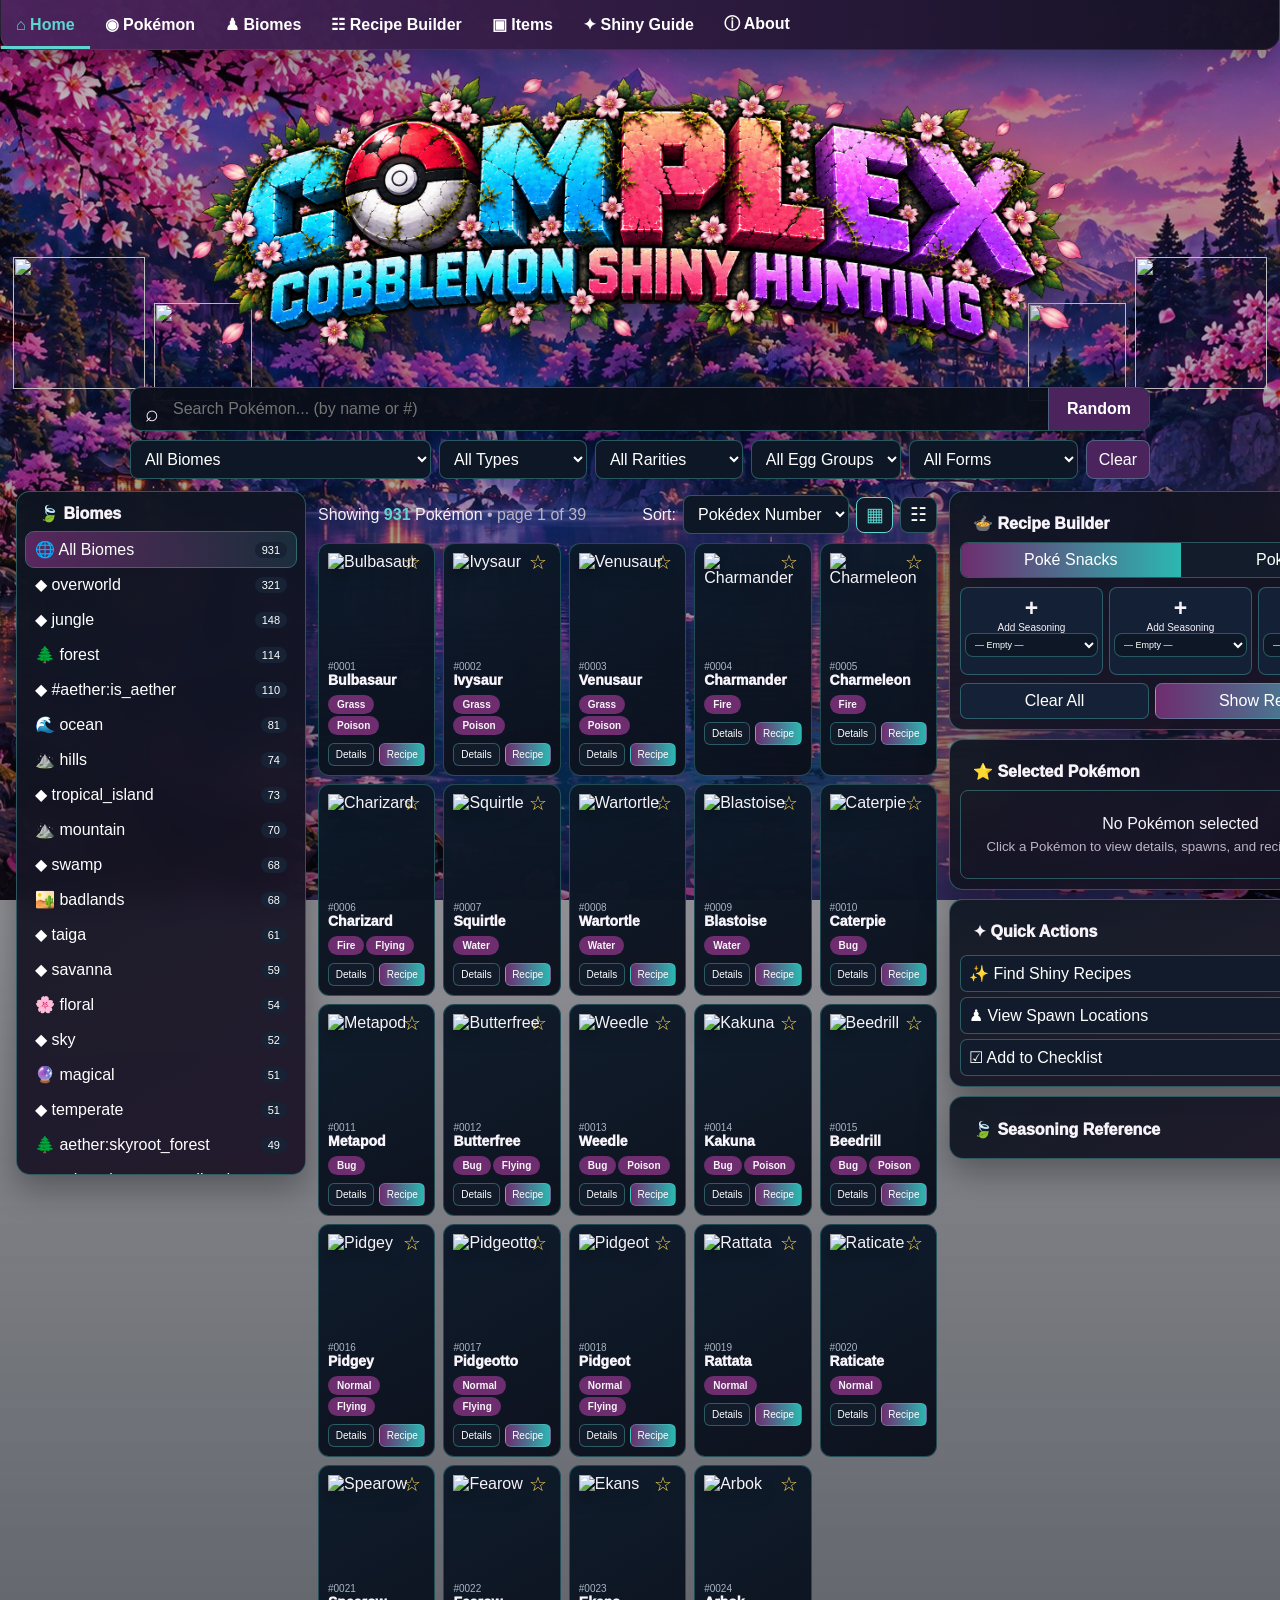
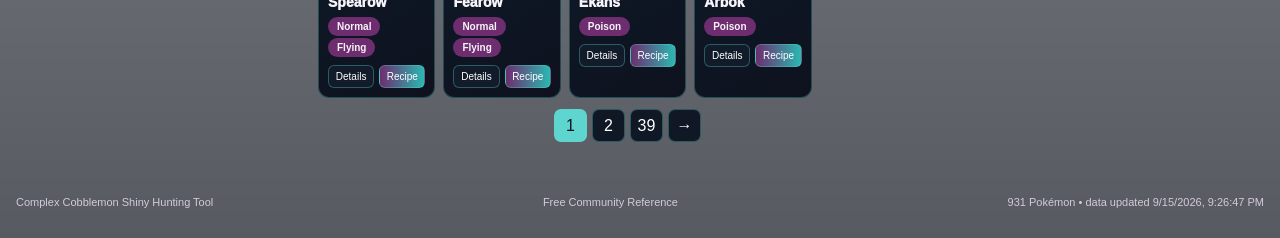
==== commit f18f2aae: "Load Poké Ball recommendation panel" ====
--- a/index.html
+++ b/index.html
@@ -1 +1 @@
-<!doctype html><html lang="en"><head><meta charset="utf-8"><meta name="viewport" content="width=device-width,initial-scale=1"><meta name="description" content="Complex Cobblemon shiny hunting reference with Pokémon spawns, biomes, variants, Poké Snack and Poké Bait recipes."><title>Complex Cobblemon Shiny Hunting</title><link rel="stylesheet" href="styles.css"><style>.hero{isolation:isolate;min-height:330px;padding:10px 18px 18px;overflow:visible}.logo-image-wrap{width:min(1320px,92vw);position:relative;z-index:6;margin:auto}.logo-image{display:block;width:100%;height:auto;max-height:315px;object-fit:contain;filter:drop-shadow(0 8px 14px rgba(0,0,0,.28));-webkit-mask-image:none;mask-image:none;transform:none}.logo-image-wrap .tag{display:none}@media(max-width:900px){.hero{min-height:245px;padding:8px 10px 12px}.logo-image-wrap{width:min(100%,1000px)}.logo-image{max-height:235px}}@media(max-width:600px){.hero{min-height:175px;padding:6px 4px 10px}.logo-image-wrap{width:100%}.logo-image{max-height:165px}}</style></head><body><div class="topbar"><div class="nav"><button class="active" data-nav="home">⌂ <span>Home</span></button><button data-nav="pokemon">◉ <span>Pokémon</span></button><button data-nav="biomes">♟ <span>Biomes</span></button><button data-nav="builder">☷ <span>Recipe Builder</span></button><button data-nav="items">▣ <span>Items</span></button><button data-nav="guide">✦ <span>Shiny Guide</span></button><button data-nav="about">ⓘ <span>About</span></button></div></div><div class="hero"><div id="ambient"></div><div class="logo-image-wrap"><img class="logo-image" src="assets/complex-cobblemon-logo-transparent.png" alt="Complex Cobblemon Shiny Hunting"><div class="tag">Pokédex order • biome hunting • forms & variants • Poké Snack / Poké Bait recipes</div></div></div><main><section id="homePage"><div class="searchShell"><div class="searchRow"><span>⌕</span><input id="search" placeholder="Search Pokémon... (by name or #)" autocomplete="off"><button id="random">Random</button></div><div class="filters"><select id="biomeFilter"><option value="">All Biomes</option></select><select id="typeFilter"><option value="">All Types</option></select><select id="rarityFilter"><option value="">All Rarities</option><option>common</option><option>uncommon</option><option>rare</option><option>ultra-rare</option></select><select id="eggFilter"><option value="">All Egg Groups</option></select><select id="formFilter"><option value="">All Forms</option><option value="variants">Variants Available</option></select><button class="clear" id="clearFilters">Clear</button></div></div><div class="layout"><aside class="panel biomes" id="biomePanel"><div class="pTitle">🍃 Biomes</div><button class="biomeBtn active" data-biome=""><span>🌐 All Biomes</span><em id="allBiomeCount">0</em></button><div id="biomeList"></div></aside><section class="dexCol" id="pokemonArea"><div class="dexHead"><div id="status">Loading Pokémon…</div><div class="tools"><span>Sort:</span><select id="sortMode"><option value="dex">Pokédex Number</option><option value="name">Name</option><option value="rarity">Rarity</option></select><button class="view active" id="gridView" title="Grid view">▦</button><button class="view" id="compactView" title="Compact view">☷</button></div></div><div class="grid" id="pokemonGrid"></div><div class="pages" id="pagination"></div></section><aside class="right"><div class="panel"><div class="pTitle">🍲 Recipe Builder</div><div class="mode"><button class="active" id="quickSnack">Poké Snacks</button><button id="quickBait">Poké Bait</button></div><div id="quickSlots" class="qslots"></div><div class="qrow"><button id="quickClear">Clear All</button><button class="go" id="quickShow">Show Results →</button></div></div><div class="panel"><div class="pTitle">⭐ Selected Pokémon</div><div id="selectedHome" class="selEmpty">No Pokémon selected<br><small>Click a Pokémon to view details, spawns, and recipe suggestions.</small></div></div><div class="panel quick"><div class="pTitle">✦ Quick Actions</div><button id="findRecipe">✨ Find Shiny Recipes</button><button id="viewSpawns">♟ View Spawn Locations</button><button id="checklistBtn">☑ Add to Checklist</button></div><div class="panel"><div class="pTitle">🍃 Seasoning Reference <button id="viewAllSeasonings" style="border:0;background:transparent;color:var(--aqua)">View All →</button></div><div class="seasonGrid" id="seasoningPreview"></div></div></aside></div></section><section id="builderPage" class="page hidden"><div class="builder"><div class="box sticky"><h2>🧪 Interactive Recipe Builder</h2><label>Pokémon</label><select id="pokeSelect"></select><br><br><label>Recipe Goal</label><select id="goalSelect"><option value="balanced">⭐ Shiny + Rarity + Target</option><option value="maxshiny">✨ Maximum Shiny + Target</option><option value="target">🎯 Maximum Target Attraction</option><option value="rarity">👑 Maximum Rarity</option><option value="fast">⚡ Faster Spawns / Bites</option><option value="level">⬆ Higher Lured Level</option><option value="custom">🛠 Custom</option></select><br><br><label>Make This As</label><select id="itemMode"><option value="snack">Poké Snack</option><option value="bait">Poké Bait</option></select><div id="selectedInfo" class="box" style="margin-top:12px">Select a Pokémon.</div><div id="targetOptions" class="box"></div><h3>Seasoning Slots</h3><div id="slots" class="slotGrid"></div><div style="display:flex;gap:8px;margin-top:10px"><button class="clear" id="applyGoal">Apply Goal</button><button class="clear" id="clearSlots">Clear Slots</button></div></div><div><div class="box"><h2>📋 Recipe</h2><div id="recipeOutput"></div></div><div class="box"><h2>📊 Combined Effects</h2><div id="effects" class="effectGrid"></div></div><div class="box"><h2>💡 Best Target Ingredients</h2><div id="bestIngredients"></div></div></div></div></section><section id="itemsPage" class="page hidden"><div class="box"><h2>🍓 Seasoning Reference</h2><p class="muted">Use the search and effect filter to find shiny, rarity, targeting, speed, level, and special seasonings.</p><div style="display:grid;grid-template-columns:2fr 1fr;gap:8px;margin-bottom:10px"><input id="seasoningSearch" placeholder="Search seasoning or effect…"><select id="seasoningFilter"><option value="">All Effects</option><option value="shiny">Shiny</option><option value="rarity">Rarity</option><option value="target">Type / Egg Group</option><option value="bite">Spawn / Bite Speed</option><option value="level">Lured Level</option><option value="special">Other</option></select></div><div class="tableWrap"><table><thead><tr><th>Seasoning</th><th>Effect</th><th>Category</th><th></th></tr></thead><tbody id="seasoningTable"></tbody></table></div></div></section><section id="guidePage" class="page hidden"><div class="box"><h2>✨ Shiny Hunting Guide</h2><p>Use filters to narrow the Pokédex by biome, type, rarity, egg group, or forms. Results stay paginated so changing filters does not force the browser to load hundreds of Pokémon images at once.</p><p><b>Balanced:</b> Starf Berry + Golden Carrot + a matching type/egg-group seasoning.</p><p><b>Maximum shiny:</b> Enchanted Golden Apple + Starf Berry + a target seasoning. Enchanted Golden Apples are powerful but expensive, so Starf Berries remain the practical renewable option.</p><p><b>Targeting:</b> Type and egg-group seasonings increase the matching spawn weight and can be stacked.</p><p class="muted">Complex can customize spawn rules and rates server-side. Treat this as a hunting reference and verify unusual server-specific behavior in game.</p></div></section><section id="aboutPage" class="page hidden"><div class="box"><h2>ℹ About & Disclaimer</h2><p>This free reference is focused on the essentials: searchable spawn data, biome hunting, forms/variants, encounter details, checklist support, and Poké Snack / Poké Bait planning.</p><p>The site reads <code>data/spawn-data.js</code>, which is refreshed automatically from public Cobblemon/PokéAPI sources. Complex Cobblemon may have custom server-side spawns, rarities, disabled species, or private datapacks that public data cannot see.</p></div></section></main><div id="modal" class="modal hidden"><div class="modalbox"><div class="modalhead"><h2 id="modalTitle">Pokémon</h2><button id="modalClose">✕</button></div><div id="modalBody"></div></div></div><footer class="footer"><div>Complex Cobblemon Shiny Hunting Tool</div><div>Free Community Reference</div><div id="footerStatus">Waiting for data…</div></footer><script src="data/spawn-data.js"></script><script src="app.js" defer></script></body></html>+<!doctype html><html lang="en"><head><meta charset="utf-8"><meta name="viewport" content="width=device-width,initial-scale=1"><meta name="description" content="Complex Cobblemon shiny hunting reference with Pokémon spawns, biomes, variants, Poké Snack and Poké Bait recipes."><title>Complex Cobblemon Shiny Hunting</title><link rel="stylesheet" href="styles.css"><style>.hero{isolation:isolate;min-height:330px;padding:10px 18px 18px;overflow:visible}.logo-image-wrap{width:min(1320px,92vw);position:relative;z-index:6;margin:auto}.logo-image{display:block;width:100%;height:auto;max-height:315px;object-fit:contain;filter:drop-shadow(0 8px 14px rgba(0,0,0,.28));-webkit-mask-image:none;mask-image:none;transform:none}.logo-image-wrap .tag{display:none}@media(max-width:900px){.hero{min-height:245px;padding:8px 10px 12px}.logo-image-wrap{width:min(100%,1000px)}.logo-image{max-height:235px}}@media(max-width:600px){.hero{min-height:175px;padding:6px 4px 10px}.logo-image-wrap{width:100%}.logo-image{max-height:165px}}</style></head><body><div class="topbar"><div class="nav"><button class="active" data-nav="home">⌂ <span>Home</span></button><button data-nav="pokemon">◉ <span>Pokémon</span></button><button data-nav="biomes">♟ <span>Biomes</span></button><button data-nav="builder">☷ <span>Recipe Builder</span></button><button data-nav="items">▣ <span>Items</span></button><button data-nav="guide">✦ <span>Shiny Guide</span></button><button data-nav="about">ⓘ <span>About</span></button></div></div><div class="hero"><div id="ambient"></div><div class="logo-image-wrap"><img class="logo-image" src="assets/complex-cobblemon-logo-transparent.png" alt="Complex Cobblemon Shiny Hunting"><div class="tag">Pokédex order • biome hunting • forms & variants • Poké Snack / Poké Bait recipes</div></div></div><main><section id="homePage"><div class="searchShell"><div class="searchRow"><span>⌕</span><input id="search" placeholder="Search Pokémon... (by name or #)" autocomplete="off"><button id="random">Random</button></div><div class="filters"><select id="biomeFilter"><option value="">All Biomes</option></select><select id="typeFilter"><option value="">All Types</option></select><select id="rarityFilter"><option value="">All Rarities</option><option>common</option><option>uncommon</option><option>rare</option><option>ultra-rare</option></select><select id="eggFilter"><option value="">All Egg Groups</option></select><select id="formFilter"><option value="">All Forms</option><option value="variants">Variants Available</option></select><button class="clear" id="clearFilters">Clear</button></div></div><div class="layout"><aside class="panel biomes" id="biomePanel"><div class="pTitle">🍃 Biomes</div><button class="biomeBtn active" data-biome=""><span>🌐 All Biomes</span><em id="allBiomeCount">0</em></button><div id="biomeList"></div></aside><section class="dexCol" id="pokemonArea"><div class="dexHead"><div id="status">Loading Pokémon…</div><div class="tools"><span>Sort:</span><select id="sortMode"><option value="dex">Pokédex Number</option><option value="name">Name</option><option value="rarity">Rarity</option></select><button class="view active" id="gridView" title="Grid view">▦</button><button class="view" id="compactView" title="Compact view">☷</button></div></div><div class="grid" id="pokemonGrid"></div><div class="pages" id="pagination"></div></section><aside class="right"><div class="panel"><div class="pTitle">🍲 Recipe Builder</div><div class="mode"><button class="active" id="quickSnack">Poké Snacks</button><button id="quickBait">Poké Bait</button></div><div id="quickSlots" class="qslots"></div><div class="qrow"><button id="quickClear">Clear All</button><button class="go" id="quickShow">Show Results →</button></div></div><div class="panel"><div class="pTitle">⭐ Selected Pokémon</div><div id="selectedHome" class="selEmpty">No Pokémon selected<br><small>Click a Pokémon to view details, spawns, and recipe suggestions.</small></div></div><div class="panel quick"><div class="pTitle">✦ Quick Actions</div><button id="findRecipe">✨ Find Shiny Recipes</button><button id="viewSpawns">♟ View Spawn Locations</button><button id="checklistBtn">☑ Add to Checklist</button></div><div class="panel"><div class="pTitle">🍃 Seasoning Reference <button id="viewAllSeasonings" style="border:0;background:transparent;color:var(--aqua)">View All →</button></div><div class="seasonGrid" id="seasoningPreview"></div></div></aside></div></section><section id="builderPage" class="page hidden"><div class="builder"><div class="box sticky"><h2>🧪 Interactive Recipe Builder</h2><label>Pokémon</label><select id="pokeSelect"></select><br><br><label>Recipe Goal</label><select id="goalSelect"><option value="balanced">⭐ Shiny + Rarity + Target</option><option value="maxshiny">✨ Maximum Shiny + Target</option><option value="target">🎯 Maximum Target Attraction</option><option value="rarity">👑 Maximum Rarity</option><option value="fast">⚡ Faster Spawns / Bites</option><option value="level">⬆ Higher Lured Level</option><option value="custom">🛠 Custom</option></select><br><br><label>Make This As</label><select id="itemMode"><option value="snack">Poké Snack</option><option value="bait">Poké Bait</option></select><div id="selectedInfo" class="box" style="margin-top:12px">Select a Pokémon.</div><div id="targetOptions" class="box"></div><h3>Seasoning Slots</h3><div id="slots" class="slotGrid"></div><div style="display:flex;gap:8px;margin-top:10px"><button class="clear" id="applyGoal">Apply Goal</button><button class="clear" id="clearSlots">Clear Slots</button></div></div><div><div class="box"><h2>📋 Recipe</h2><div id="recipeOutput"></div></div><div class="box"><h2>📊 Combined Effects</h2><div id="effects" class="effectGrid"></div></div><div class="box"><h2>💡 Best Target Ingredients</h2><div id="bestIngredients"></div></div></div></div></section><section id="itemsPage" class="page hidden"><div class="box"><h2>🍓 Seasoning Reference</h2><p class="muted">Use the search and effect filter to find shiny, rarity, targeting, speed, level, and special seasonings.</p><div style="display:grid;grid-template-columns:2fr 1fr;gap:8px;margin-bottom:10px"><input id="seasoningSearch" placeholder="Search seasoning or effect…"><select id="seasoningFilter"><option value="">All Effects</option><option value="shiny">Shiny</option><option value="rarity">Rarity</option><option value="target">Type / Egg Group</option><option value="bite">Spawn / Bite Speed</option><option value="level">Lured Level</option><option value="special">Other</option></select></div><div class="tableWrap"><table><thead><tr><th>Seasoning</th><th>Effect</th><th>Category</th><th></th></tr></thead><tbody id="seasoningTable"></tbody></table></div></div></section><section id="guidePage" class="page hidden"><div class="box"><h2>✨ Shiny Hunting Guide</h2><p>Use filters to narrow the Pokédex by biome, type, rarity, egg group, or forms. Results stay paginated so changing filters does not force the browser to load hundreds of Pokémon images at once.</p><p><b>Balanced:</b> Starf Berry + Golden Carrot + a matching type/egg-group seasoning.</p><p><b>Maximum shiny:</b> Enchanted Golden Apple + Starf Berry + a target seasoning. Enchanted Golden Apples are powerful but expensive, so Starf Berries remain the practical renewable option.</p><p><b>Targeting:</b> Type and egg-group seasonings increase the matching spawn weight and can be stacked.</p><p class="muted">Complex can customize spawn rules and rates server-side. Treat this as a hunting reference and verify unusual server-specific behavior in game.</p></div></section><section id="aboutPage" class="page hidden"><div class="box"><h2>ℹ About & Disclaimer</h2><p>This free reference is focused on the essentials: searchable spawn data, biome hunting, forms/variants, encounter details, checklist support, and Poké Snack / Poké Bait planning.</p><p>The site reads <code>data/spawn-data.js</code>, which is refreshed automatically from public Cobblemon/PokéAPI sources. Complex Cobblemon may have custom server-side spawns, rarities, disabled species, or private datapacks that public data cannot see.</p></div></section></main><div id="modal" class="modal hidden"><div class="modalbox"><div class="modalhead"><h2 id="modalTitle">Pokémon</h2><button id="modalClose">✕</button></div><div id="modalBody"></div></div></div><footer class="footer"><div>Complex Cobblemon Shiny Hunting Tool</div><div>Free Community Reference</div><div id="footerStatus">Waiting for data…</div></footer><script src="data/spawn-data.js"></script><script src="app.js" defer></script><script src="catch-balls.js" defer></script></body></html>
--- a/styles.css
+++ b/styles.css
@@ -1 +1 @@
-:root{--plum:#6e2d6f;--plum2:#4b245d;--aqua:#5ed6cf;--aqua2:#2bb8b1;--panel:rgba(12,20,32,.93);--panel2:rgba(28,19,38,.93);--line:rgba(94,214,207,.34);--text:#f7f3f9;--muted:#bdb4c4;--gold:#ffd75a}*{box-sizing:border-box}html{scroll-behavior:smooth}body{margin:0;color:var(--text);font-family:Inter,Segoe UI,Arial,sans-serif;background:linear-gradient(rgba(20,8,27,.25),rgba(7,13,22,.68)),url('assets/background.jpg') center top/cover fixed no-repeat;min-height:100vh}button,input,select{font:inherit}button{cursor:pointer}.hidden{display:none!important}.muted{color:var(--muted)}.topbar{position:sticky;top:0;z-index:100;max-width:1500px;margin:auto;display:flex;justify-content:space-between;align-items:center;background:linear-gradient(90deg,rgba(75,36,93,.98),rgba(18,17,33,.98));border-radius:0 0 16px 16px;border:1px solid rgba(255,255,255,.08);border-top:0;box-shadow:0 14px 36px rgba(0,0,0,.34)}.nav{display:flex;overflow:auto}.nav button{border:0;background:transparent;color:#fff;padding:14px 15px;font-weight:800;white-space:nowrap}.nav button.active,.nav button:hover{color:var(--aqua)}.nav button.active{box-shadow:inset 0 -3px var(--aqua)}.hero{max-width:1500px;min-height:255px;margin:auto;display:flex;align-items:center;justify-content:center;text-align:center;position:relative;padding:24px 20px 40px;overflow:hidden}.hero:before{content:'';position:absolute;inset:0;background:radial-gradient(ellipse at center,rgba(38,18,51,.16) 0%,rgba(38,18,51,.08) 42%,transparent 76%);pointer-events:none}.logo-image-wrap{position:relative;z-index:6;text-align:center;width:min(900px,82vw);margin:0 auto}.logo-image{display:block;width:100%;height:auto;max-height:225px;object-fit:contain;filter:drop-shadow(0 12px 16px rgba(0,0,0,.48));-webkit-mask-image:radial-gradient(ellipse 78% 72% at center,#000 58%,rgba(0,0,0,.96) 68%,rgba(0,0,0,.55) 82%,transparent 100%);mask-image:radial-gradient(ellipse 78% 72% at center,#000 58%,rgba(0,0,0,.96) 68%,rgba(0,0,0,.55) 82%,transparent 100%)}.tag{color:#eee7f2;margin-top:-4px;font-size:13px;text-shadow:0 2px 5px #000,0 0 12px rgba(0,0,0,.9)}#ambient{position:absolute;inset:0;pointer-events:none}.amb{position:absolute;bottom:0;opacity:0;transform:translateY(16px) scale(.92);transition:.55s;filter:drop-shadow(0 10px 10px rgba(0,0,0,.55))}.amb.show{opacity:1;transform:none}.amb img{width:132px;height:132px;object-fit:contain}.amb.a{left:1%}.amb.b{left:12%;bottom:-12px}.amb.c{right:12%;bottom:-12px}.amb.d{right:1%}.amb.b img,.amb.c img{width:98px;height:98px}main{max-width:1500px;margin:auto;padding:0 16px 42px}.searchShell{max-width:1020px;margin:-6px auto 12px;position:relative;z-index:10}.searchRow{display:grid;grid-template-columns:auto 1fr auto;background:rgba(10,15,26,.96);border:1px solid var(--line);border-radius:10px;overflow:hidden;box-shadow:0 12px 30px rgba(0,0,0,.28)}.searchRow span{padding:12px 0 0 14px;font-size:23px}.searchRow input{border:0;background:transparent;color:#fff;padding:12px 14px;outline:none}.searchRow button{border:0;border-left:1px solid var(--line);background:var(--plum2);color:#fff;font-weight:900;padding:0 18px}.filters{display:grid;grid-template-columns:repeat(5,1fr) auto;gap:8px;margin-top:9px}input,select{background:#0d1725;color:#fff;border:1px solid var(--line);border-radius:8px;padding:9px 10px;outline:none}.clear{border:1px solid var(--line);background:var(--plum2);color:#fff;border-radius:8px;padding:9px 12px}.layout{display:grid;grid-template-columns:245px minmax(0,1fr) 315px;gap:12px;align-items:start}.panel,.box{background:linear-gradient(150deg,var(--panel),var(--panel2));border:1px solid var(--line);border-radius:14px;box-shadow:0 13px 34px rgba(0,0,0,.33);backdrop-filter:blur(15px)}.pTitle{display:flex;align-items:center;justify-content:space-between;padding:12px 13px 9px;font-weight:1000}.biomes{padding:0 9px 10px;position:sticky;top:58px;max-height:76vh;overflow:auto}.biomeBtn{width:100%;display:flex;justify-content:space-between;align-items:center;border:0;background:transparent;color:#fff;border-radius:8px;padding:8px 9px;text-align:left}.biomeBtn:hover{background:rgba(255,255,255,.05)}.biomeBtn.active{background:linear-gradient(90deg,rgba(110,45,111,.78),rgba(94,214,207,.13));outline:1px solid rgba(94,214,207,.44)}.biomeBtn em{font-style:normal;background:#172335;border-radius:999px;padding:2px 7px;font-size:11px}.dexCol{min-width:0}.dexHead{display:flex;justify-content:space-between;align-items:center;gap:10px;margin:4px 0 9px}.dexHead strong{color:var(--aqua)}.tools{display:flex;align-items:center;gap:7px}.tools select{width:auto}.view{width:37px;height:36px;border:1px solid var(--line);background:#101927;color:#fff;border-radius:8px;font-size:19px}.view.active{color:var(--aqua);border-color:var(--aqua)}.grid{display:grid;grid-template-columns:repeat(5,minmax(0,1fr));gap:8px}.card{position:relative;min-height:210px;padding:9px;border:1px solid rgba(94,214,207,.28);border-radius:11px;background:linear-gradient(150deg,rgba(13,27,43,.98),rgba(12,16,28,.98));transition:.18s}.card:hover{transform:translateY(-2px);border-color:var(--aqua)}.star{position:absolute;right:7px;top:5px;border:0;background:transparent;color:var(--gold);font-size:20px}.sprite{height:108px;display:flex;align-items:center;justify-content:center;cursor:pointer}.sprite img{width:108px;height:108px;object-fit:contain;filter:drop-shadow(0 7px 8px rgba(0,0,0,.4))}.dex{font-size:10px;color:#abb5c4}.name{font-size:14px;font-weight:1000}.types{margin-top:5px}.type{display:inline-block;padding:4px 9px;border-radius:999px;background:var(--plum);font-size:10px;font-weight:900;margin:2px 2px 0 0}.actions{display:flex;gap:5px;margin-top:8px}.actions button{flex:1;border:1px solid var(--line);background:#111b2a;color:#fff;border-radius:6px;padding:5px;font-size:10px}.actions .recipe{background:linear-gradient(90deg,var(--plum),var(--aqua2))}.grid.compact{grid-template-columns:1fr}.compact .card{min-height:70px;display:grid;grid-template-columns:70px 80px 150px 1fr 160px;gap:8px;align-items:center}.compact .sprite{height:58px}.compact .sprite img{width:58px;height:58px}.pages{display:flex;justify-content:center;flex-wrap:wrap;gap:5px;margin-top:11px}.pages button{min-width:33px;height:33px;border-radius:7px;border:1px solid var(--line);background:#101826;color:#fff}.pages button.active{background:var(--aqua);color:#0a1119}.emptyState{grid-column:1/-1;padding:34px;text-align:center;border:1px dashed var(--line);border-radius:12px;color:var(--muted);background:rgba(10,15,26,.7)}.right{display:grid;gap:9px;position:sticky;top:58px}.right>.panel{padding:10px}.mode{display:grid;grid-template-columns:1fr 1fr;border:1px solid var(--line);border-radius:8px;overflow:hidden}.mode button{border:0;background:#121c2a;color:#fff;padding:8px}.mode button.active{background:linear-gradient(90deg,var(--plum),var(--aqua2))}.qslots{display:grid;grid-template-columns:repeat(3,1fr);gap:6px;margin-top:9px}.qslot{border:1px solid var(--line);border-radius:8px;background:#132035;min-height:88px;padding:7px 4px;text-align:center;font-size:10px}.qslot strong{display:block;font-size:23px}.qslot select{font-size:9px;padding:5px;max-width:100%}.qrow{display:grid;grid-template-columns:1fr 1.3fr;gap:6px;margin-top:8px}.qrow button{border:1px solid var(--line);background:#142136;color:#fff;border-radius:7px;padding:8px}.qrow .go{background:linear-gradient(90deg,var(--plum),var(--aqua2))}.selEmpty{text-align:center;border:1px solid var(--line);border-radius:8px;padding:24px 8px}.selEmpty small{display:block;color:var(--muted);margin-top:6px}.selCard{display:grid;grid-template-columns:82px 1fr;gap:9px;align-items:center}.selCard img{width:80px;height:80px;object-fit:contain}.selCard small{color:var(--muted)}.quick button{width:100%;text-align:left;margin-top:5px;border:1px solid var(--line);background:#111b2b;color:#fff;border-radius:7px;padding:8px}.seasonGrid{display:grid;grid-template-columns:repeat(6,1fr);gap:4px}.seasonGrid button{height:31px;border:1px solid var(--line);background:#111a29;border-radius:6px;color:#fff}.page{max-width:1400px;margin:auto}.box{padding:18px;margin-bottom:14px}.builder{display:grid;grid-template-columns:420px 1fr;gap:14px}.sticky{position:sticky;top:58px;align-self:start}.slotGrid{display:grid;grid-template-columns:repeat(3,1fr);gap:8px}.slot{border:1px solid var(--line);border-radius:8px;padding:10px;background:#111a29}.effectGrid{display:grid;grid-template-columns:repeat(auto-fit,minmax(150px,1fr));gap:8px}.effect{border:1px solid var(--line);border-radius:8px;padding:10px;background:#111a29}.recipeBox{border:1px solid var(--aqua);border-radius:9px;padding:13px;background:#111b2b}.tableWrap{overflow:auto;max-height:68vh;border:1px solid var(--line);border-radius:8px}table{border-collapse:collapse;width:100%;min-width:820px}th,td{padding:10px;border-bottom:1px solid rgba(94,214,207,.17);text-align:left}th{position:sticky;top:0;background:#172033}.modal{position:fixed;inset:0;background:rgba(0,0,0,.72);display:flex;align-items:center;justify-content:center;z-index:200;padding:20px}.modalbox{width:min(780px,100%);max-height:86vh;overflow:auto;background:#141628;border:1px solid var(--line);border-radius:14px;padding:18px}.modalhead{display:flex;justify-content:space-between}.modalhead button{border:0;background:var(--plum);color:#fff;border-radius:7px;padding:7px 10px}.modalTop{display:grid;grid-template-columns:180px 1fr;gap:18px;align-items:center}.modalTop img{width:165px;height:165px;object-fit:contain}.encounter-grid{display:grid;grid-template-columns:repeat(2,minmax(0,1fr));gap:8px;margin-top:14px}.encounter-item{border:1px solid var(--line);border-radius:9px;background:rgba(12,20,32,.76);padding:10px}.encounter-item small{display:block;color:var(--muted);margin-bottom:3px}.encounter-item b{color:var(--aqua)}.evolution-list{display:grid;gap:8px;margin-top:8px}.evolution-row{display:grid;grid-template-columns:70px 1fr;gap:10px;align-items:center;border:1px solid var(--line);border-radius:9px;background:rgba(12,20,32,.76);padding:9px}.evolution-row img{width:64px;height:64px;object-fit:contain}.evolution-row small{display:block;color:var(--muted);margin-top:3px}.footer{max-width:1500px;margin:auto;padding:12px 16px 30px;color:#d4cad8;font-size:11px;display:flex;justify-content:space-between;gap:12px}@media(max-width:1250px){.layout{grid-template-columns:210px 1fr}.right{grid-column:1/-1;position:static;grid-template-columns:repeat(4,1fr)}.grid{grid-template-columns:repeat(4,1fr)}}@media(max-width:900px){.nav button span{display:none}.layout{grid-template-columns:1fr}.biomes{position:static;max-height:320px}.grid{grid-template-columns:repeat(3,1fr)}.right{grid-template-columns:1fr 1fr}.filters{grid-template-columns:1fr 1fr 1fr}.builder{grid-template-columns:1fr}.sticky{position:static}.logo-image-wrap{width:min(760px,88vw)}.amb.b,.amb.c{display:none}.compact .card{grid-template-columns:60px 70px 130px 1fr}}@media(max-width:600px){.hero{min-height:185px;padding:18px 10px 28px}.logo-image-wrap{width:96vw}.logo-image{max-height:155px}.tag{font-size:11px}.grid{grid-template-columns:repeat(2,1fr)}.right{grid-template-columns:1fr}.filters{grid-template-columns:1fr 1fr}.searchRow{grid-template-columns:auto 1fr}.searchRow button{font-size:0}.searchRow button:after{content:'🎲';font-size:18px}.footer{display:block;text-align:center}.encounter-grid{grid-template-columns:1fr}.compact .card{grid-template-columns:56px 1fr}.compact .card .types,.compact .card .actions{grid-column:2}.tools span{display:none}}+:root{--plum:#6e2d6f;--plum2:#4b245d;--aqua:#5ed6cf;--aqua2:#2bb8b1;--panel:rgba(12,20,32,.93);--panel2:rgba(28,19,38,.93);--line:rgba(94,214,207,.34);--text:#f7f3f9;--muted:#bdb4c4;--gold:#ffd75a}*{box-sizing:border-box}html{scroll-behavior:smooth}body{margin:0;color:var(--text);font-family:Inter,Segoe UI,Arial,sans-serif;background:linear-gradient(rgba(20,8,27,.25),rgba(7,13,22,.68)),url('assets/background.jpg') center top/cover fixed no-repeat;min-height:100vh}button,input,select{font:inherit}button{cursor:pointer}.hidden{display:none!important}.muted{color:var(--muted)}.topbar{position:sticky;top:0;z-index:100;max-width:1500px;margin:auto;display:flex;justify-content:space-between;align-items:center;background:linear-gradient(90deg,rgba(75,36,93,.98),rgba(18,17,33,.98));border-radius:0 0 16px 16px;border:1px solid rgba(255,255,255,.08);border-top:0;box-shadow:0 14px 36px rgba(0,0,0,.34)}.nav{display:flex;overflow:auto}.nav button{border:0;background:transparent;color:#fff;padding:14px 15px;font-weight:800;white-space:nowrap}.nav button.active,.nav button:hover{color:var(--aqua)}.nav button.active{box-shadow:inset 0 -3px var(--aqua)}.hero{max-width:1500px;min-height:255px;margin:auto;display:flex;align-items:center;justify-content:center;text-align:center;position:relative;padding:24px 20px 40px;overflow:hidden}.hero:before{content:'';position:absolute;inset:0;background:radial-gradient(ellipse at center,rgba(38,18,51,.16) 0%,rgba(38,18,51,.08) 42%,transparent 76%);pointer-events:none}.logo-image-wrap{position:relative;z-index:6;text-align:center;width:min(900px,82vw);margin:0 auto}.logo-image{display:block;width:100%;height:auto;max-height:225px;object-fit:contain;filter:drop-shadow(0 12px 16px rgba(0,0,0,.48));-webkit-mask-image:radial-gradient(ellipse 78% 72% at center,#000 58%,rgba(0,0,0,.96) 68%,rgba(0,0,0,.55) 82%,transparent 100%);mask-image:radial-gradient(ellipse 78% 72% at center,#000 58%,rgba(0,0,0,.96) 68%,rgba(0,0,0,.55) 82%,transparent 100%)}.tag{color:#eee7f2;margin-top:-4px;font-size:13px;text-shadow:0 2px 5px #000,0 0 12px rgba(0,0,0,.9)}#ambient{position:absolute;inset:0;pointer-events:none}.amb{position:absolute;bottom:0;opacity:0;transform:translateY(16px) scale(.92);transition:.55s;filter:drop-shadow(0 10px 10px rgba(0,0,0,.55))}.amb.show{opacity:1;transform:none}.amb img{width:132px;height:132px;object-fit:contain}.amb.a{left:1%}.amb.b{left:12%;bottom:-12px}.amb.c{right:12%;bottom:-12px}.amb.d{right:1%}.amb.b img,.amb.c img{width:98px;height:98px}main{max-width:1500px;margin:auto;padding:0 16px 42px}.searchShell{max-width:1020px;margin:-6px auto 12px;position:relative;z-index:10}.searchRow{display:grid;grid-template-columns:auto 1fr auto;background:rgba(10,15,26,.96);border:1px solid var(--line);border-radius:10px;overflow:hidden;box-shadow:0 12px 30px rgba(0,0,0,.28)}.searchRow span{padding:12px 0 0 14px;font-size:23px}.searchRow input{border:0;background:transparent;color:#fff;padding:12px 14px;outline:none}.searchRow button{border:0;border-left:1px solid var(--line);background:var(--plum2);color:#fff;font-weight:900;padding:0 18px}.filters{display:grid;grid-template-columns:repeat(5,1fr) auto;gap:8px;margin-top:9px}input,select{background:#0d1725;color:#fff;border:1px solid var(--line);border-radius:8px;padding:9px 10px;outline:none}.clear{border:1px solid var(--line);background:var(--plum2);color:#fff;border-radius:8px;padding:9px 12px}.layout{display:grid;grid-template-columns:290px minmax(0,1fr) 315px;gap:12px;align-items:start}.panel,.box{background:linear-gradient(150deg,var(--panel),var(--panel2));border:1px solid var(--line);border-radius:14px;box-shadow:0 13px 34px rgba(0,0,0,.33);backdrop-filter:blur(15px)}.pTitle{display:flex;align-items:center;justify-content:space-between;padding:12px 13px 9px;font-weight:1000}.biomes{padding:0 9px 10px;position:sticky;top:58px;max-height:76vh;overflow-y:auto;overflow-x:hidden}.biomeBtn{width:100%;display:flex;justify-content:space-between;align-items:center;gap:8px;border:0;background:transparent;color:#fff;border-radius:8px;padding:8px 9px;text-align:left;white-space:normal}.biomeBtn span{min-width:0;overflow-wrap:anywhere}.biomeBtn:hover{background:rgba(255,255,255,.05)}.biomeBtn.active{background:linear-gradient(90deg,rgba(110,45,111,.78),rgba(94,214,207,.13));outline:1px solid rgba(94,214,207,.44)}.biomeBtn em{font-style:normal;background:#172335;border-radius:999px;padding:2px 7px;font-size:11px;flex:0 0 auto}.dexCol{min-width:0}.dexHead{display:flex;justify-content:space-between;align-items:center;gap:10px;margin:4px 0 9px}.dexHead strong{color:var(--aqua)}.tools{display:flex;align-items:center;gap:7px}.tools select{width:auto}.view{width:37px;height:36px;border:1px solid var(--line);background:#101927;color:#fff;border-radius:8px;font-size:19px}.view.active{color:var(--aqua);border-color:var(--aqua)}.grid{display:grid;grid-template-columns:repeat(5,minmax(0,1fr));gap:8px}.card{position:relative;min-height:210px;padding:9px;border:1px solid rgba(94,214,207,.28);border-radius:11px;background:linear-gradient(150deg,rgba(13,27,43,.98),rgba(12,16,28,.98));transition:.18s}.card:hover{transform:translateY(-2px);border-color:var(--aqua)}.star{position:absolute;right:7px;top:5px;border:0;background:transparent;color:var(--gold);font-size:20px}.sprite{height:108px;display:flex;align-items:center;justify-content:center;cursor:pointer}.sprite img{width:108px;height:108px;object-fit:contain;filter:drop-shadow(0 7px 8px rgba(0,0,0,.4))}.dex{font-size:10px;color:#abb5c4}.name{font-size:14px;font-weight:1000}.types{margin-top:5px}.type{display:inline-block;padding:4px 9px;border-radius:999px;background:var(--plum);font-size:10px;font-weight:900;margin:2px 2px 0 0}.actions{display:flex;gap:5px;margin-top:8px}.actions button{flex:1;border:1px solid var(--line);background:#111b2a;color:#fff;border-radius:6px;padding:5px;font-size:10px}.actions .recipe{background:linear-gradient(90deg,var(--plum),var(--aqua2))}.grid.compact{grid-template-columns:1fr}.compact .card{min-height:70px;display:grid;grid-template-columns:70px 80px 150px 1fr 160px;gap:8px;align-items:center}.compact .sprite{height:58px}.compact .sprite img{width:58px;height:58px}.pages{display:flex;justify-content:center;flex-wrap:wrap;gap:5px;margin-top:11px}.pages button{min-width:33px;height:33px;border-radius:7px;border:1px solid var(--line);background:#101826;color:#fff}.pages button.active{background:var(--aqua);color:#0a1119}.emptyState{grid-column:1/-1;padding:34px;text-align:center;border:1px dashed var(--line);border-radius:12px;color:var(--muted);background:rgba(10,15,26,.7)}.right{display:grid;gap:9px;position:sticky;top:58px}.right>.panel{padding:10px}.mode{display:grid;grid-template-columns:1fr 1fr;border:1px solid var(--line);border-radius:8px;overflow:hidden}.mode button{border:0;background:#121c2a;color:#fff;padding:8px}.mode button.active{background:linear-gradient(90deg,var(--plum),var(--aqua2))}.qslots{display:grid;grid-template-columns:repeat(3,1fr);gap:6px;margin-top:9px}.qslot{border:1px solid var(--line);border-radius:8px;background:#132035;min-height:88px;padding:7px 4px;text-align:center;font-size:10px}.qslot strong{display:block;font-size:23px}.qslot select{font-size:9px;padding:5px;max-width:100%}.qrow{display:grid;grid-template-columns:1fr 1.3fr;gap:6px;margin-top:8px}.qrow button{border:1px solid var(--line);background:#142136;color:#fff;border-radius:7px;padding:8px}.qrow .go{background:linear-gradient(90deg,var(--plum),var(--aqua2))}.selEmpty{text-align:center;border:1px solid var(--line);border-radius:8px;padding:24px 8px}.selEmpty small{display:block;color:var(--muted);margin-top:6px}.selCard{display:grid;grid-template-columns:82px 1fr;gap:9px;align-items:center}.selCard img{width:80px;height:80px;object-fit:contain}.selCard small{color:var(--muted)}.quick button{width:100%;text-align:left;margin-top:5px;border:1px solid var(--line);background:#111b2b;color:#fff;border-radius:7px;padding:8px}.seasonGrid{display:grid;grid-template-columns:repeat(6,1fr);gap:4px}.seasonGrid button{height:31px;border:1px solid var(--line);background:#111a29;border-radius:6px;color:#fff}.page{max-width:1400px;margin:auto}.box{padding:18px;margin-bottom:14px}.builder{display:grid;grid-template-columns:420px 1fr;gap:14px}.sticky{position:sticky;top:58px;align-self:start}.slotGrid{display:grid;grid-template-columns:repeat(3,1fr);gap:8px}.slot{border:1px solid var(--line);border-radius:8px;padding:10px;background:#111a29}.effectGrid{display:grid;grid-template-columns:repeat(auto-fit,minmax(150px,1fr));gap:8px}.effect{border:1px solid var(--line);border-radius:8px;padding:10px;background:#111a29}.recipeBox{border:1px solid var(--aqua);border-radius:9px;padding:13px;background:#111b2b}.tableWrap{overflow:auto;max-height:68vh;border:1px solid var(--line);border-radius:8px}table{border-collapse:collapse;width:100%;min-width:820px}th,td{padding:10px;border-bottom:1px solid rgba(94,214,207,.17);text-align:left}th{position:sticky;top:0;background:#172033}.modal{position:fixed;inset:0;background:rgba(0,0,0,.72);display:flex;align-items:center;justify-content:center;z-index:200;padding:20px}.modalbox{width:min(780px,100%);max-height:86vh;overflow:auto;background:#141628;border:1px solid var(--line);border-radius:14px;padding:18px}.modalhead{display:flex;justify-content:space-between}.modalhead button{border:0;background:var(--plum);color:#fff;border-radius:7px;padding:7px 10px}.modalTop{display:grid;grid-template-columns:180px 1fr;gap:18px;align-items:center}.modalTop img{width:165px;height:165px;object-fit:contain}.encounter-grid{display:grid;grid-template-columns:repeat(2,minmax(0,1fr));gap:8px;margin-top:14px}.encounter-item{border:1px solid var(--line);border-radius:9px;background:rgba(12,20,32,.76);padding:10px}.encounter-item small{display:block;color:var(--muted);margin-bottom:3px}.encounter-item b{color:var(--aqua)}.evolution-list{display:grid;gap:8px;margin-top:8px}.evolution-row{display:grid;grid-template-columns:70px 1fr;gap:10px;align-items:center;border:1px solid var(--line);border-radius:9px;background:rgba(12,20,32,.76);padding:9px}.evolution-row img{width:64px;height:64px;object-fit:contain}.evolution-row small{display:block;color:var(--muted);margin-top:3px}.footer{max-width:1500px;margin:auto;padding:12px 16px 30px;color:#d4cad8;font-size:11px;display:flex;justify-content:space-between;gap:12px}@media(max-width:1250px){.layout{grid-template-columns:260px 1fr}.right{grid-column:1/-1;position:static;grid-template-columns:repeat(4,1fr)}.grid{grid-template-columns:repeat(4,1fr)}}@media(max-width:900px){.nav button span{display:none}.layout{grid-template-columns:1fr}.biomes{position:static;max-height:320px}.grid{grid-template-columns:repeat(3,1fr)}.right{grid-template-columns:1fr 1fr}.filters{grid-template-columns:1fr 1fr 1fr}.builder{grid-template-columns:1fr}.sticky{position:static}.logo-image-wrap{width:min(760px,88vw)}.amb.b,.amb.c{display:none}.compact .card{grid-template-columns:60px 70px 130px 1fr}}@media(max-width:600px){.hero{min-height:185px;padding:18px 10px 28px}.logo-image-wrap{width:96vw}.logo-image{max-height:155px}.tag{font-size:11px}.grid{grid-template-columns:repeat(2,1fr)}.right{grid-template-columns:1fr}.filters{grid-template-columns:1fr 1fr}.searchRow{grid-template-columns:auto 1fr}.searchRow button{font-size:0}.searchRow button:after{content:'🎲';font-size:18px}.footer{display:block;text-align:center}.encounter-grid{grid-template-columns:1fr}.compact .card{grid-template-columns:56px 1fr}.compact .card .types,.compact .card .actions{grid-column:2}.tools span{display:none}}
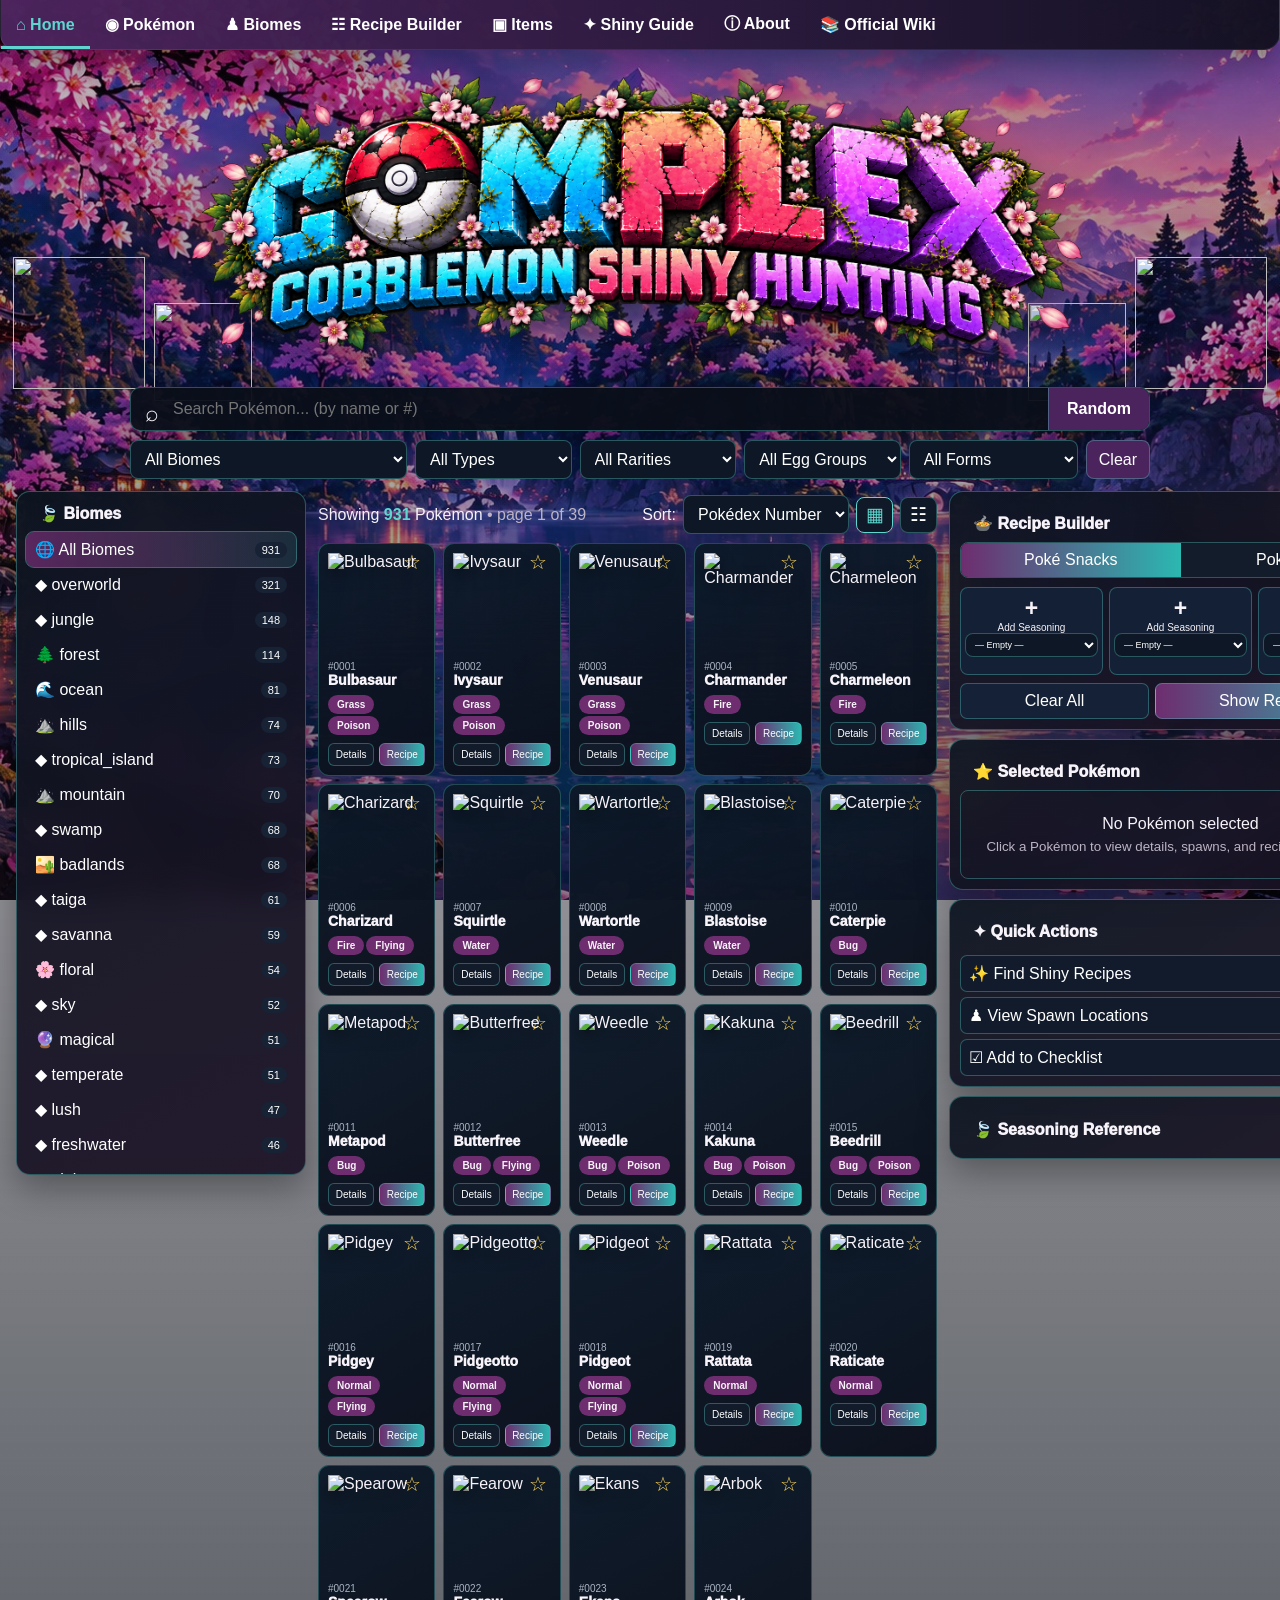
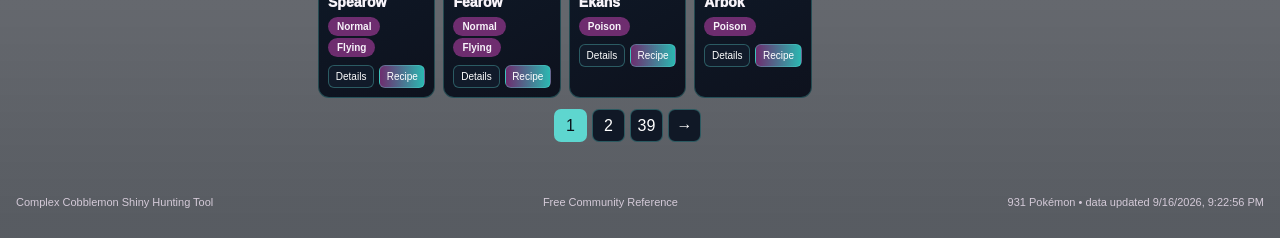
==== commit 5f0601aa: "Add official Cobblemon Wiki browser" ====
--- a/index.html
+++ b/index.html
@@ -1 +1 @@
-<!doctype html><html lang="en"><head><meta charset="utf-8"><meta name="viewport" content="width=device-width,initial-scale=1"><meta name="description" content="Complex Cobblemon shiny hunting reference with Pokémon spawns, biomes, variants, Poké Snack and Poké Bait recipes."><title>Complex Cobblemon Shiny Hunting</title><link rel="stylesheet" href="styles.css"><style>.hero{isolation:isolate;min-height:330px;padding:10px 18px 18px;overflow:visible}.logo-image-wrap{width:min(1320px,92vw);position:relative;z-index:6;margin:auto}.logo-image{display:block;width:100%;height:auto;max-height:315px;object-fit:contain;filter:drop-shadow(0 8px 14px rgba(0,0,0,.28));-webkit-mask-image:none;mask-image:none;transform:none}.logo-image-wrap .tag{display:none}@media(max-width:900px){.hero{min-height:245px;padding:8px 10px 12px}.logo-image-wrap{width:min(100%,1000px)}.logo-image{max-height:235px}}@media(max-width:600px){.hero{min-height:175px;padding:6px 4px 10px}.logo-image-wrap{width:100%}.logo-image{max-height:165px}}</style></head><body><div class="topbar"><div class="nav"><button class="active" data-nav="home">⌂ <span>Home</span></button><button data-nav="pokemon">◉ <span>Pokémon</span></button><button data-nav="biomes">♟ <span>Biomes</span></button><button data-nav="builder">☷ <span>Recipe Builder</span></button><button data-nav="items">▣ <span>Items</span></button><button data-nav="guide">✦ <span>Shiny Guide</span></button><button data-nav="about">ⓘ <span>About</span></button></div></div><div class="hero"><div id="ambient"></div><div class="logo-image-wrap"><img class="logo-image" src="assets/complex-cobblemon-logo-transparent.png" alt="Complex Cobblemon Shiny Hunting"><div class="tag">Pokédex order • biome hunting • forms & variants • Poké Snack / Poké Bait recipes</div></div></div><main><section id="homePage"><div class="searchShell"><div class="searchRow"><span>⌕</span><input id="search" placeholder="Search Pokémon... (by name or #)" autocomplete="off"><button id="random">Random</button></div><div class="filters"><select id="biomeFilter"><option value="">All Biomes</option></select><select id="typeFilter"><option value="">All Types</option></select><select id="rarityFilter"><option value="">All Rarities</option><option>common</option><option>uncommon</option><option>rare</option><option>ultra-rare</option></select><select id="eggFilter"><option value="">All Egg Groups</option></select><select id="formFilter"><option value="">All Forms</option><option value="variants">Variants Available</option></select><button class="clear" id="clearFilters">Clear</button></div></div><div class="layout"><aside class="panel biomes" id="biomePanel"><div class="pTitle">🍃 Biomes</div><button class="biomeBtn active" data-biome=""><span>🌐 All Biomes</span><em id="allBiomeCount">0</em></button><div id="biomeList"></div></aside><section class="dexCol" id="pokemonArea"><div class="dexHead"><div id="status">Loading Pokémon…</div><div class="tools"><span>Sort:</span><select id="sortMode"><option value="dex">Pokédex Number</option><option value="name">Name</option><option value="rarity">Rarity</option></select><button class="view active" id="gridView" title="Grid view">▦</button><button class="view" id="compactView" title="Compact view">☷</button></div></div><div class="grid" id="pokemonGrid"></div><div class="pages" id="pagination"></div></section><aside class="right"><div class="panel"><div class="pTitle">🍲 Recipe Builder</div><div class="mode"><button class="active" id="quickSnack">Poké Snacks</button><button id="quickBait">Poké Bait</button></div><div id="quickSlots" class="qslots"></div><div class="qrow"><button id="quickClear">Clear All</button><button class="go" id="quickShow">Show Results →</button></div></div><div class="panel"><div class="pTitle">⭐ Selected Pokémon</div><div id="selectedHome" class="selEmpty">No Pokémon selected<br><small>Click a Pokémon to view details, spawns, and recipe suggestions.</small></div></div><div class="panel quick"><div class="pTitle">✦ Quick Actions</div><button id="findRecipe">✨ Find Shiny Recipes</button><button id="viewSpawns">♟ View Spawn Locations</button><button id="checklistBtn">☑ Add to Checklist</button></div><div class="panel"><div class="pTitle">🍃 Seasoning Reference <button id="viewAllSeasonings" style="border:0;background:transparent;color:var(--aqua)">View All →</button></div><div class="seasonGrid" id="seasoningPreview"></div></div></aside></div></section><section id="builderPage" class="page hidden"><div class="builder"><div class="box sticky"><h2>🧪 Interactive Recipe Builder</h2><label>Pokémon</label><select id="pokeSelect"></select><br><br><label>Recipe Goal</label><select id="goalSelect"><option value="balanced">⭐ Shiny + Rarity + Target</option><option value="maxshiny">✨ Maximum Shiny + Target</option><option value="target">🎯 Maximum Target Attraction</option><option value="rarity">👑 Maximum Rarity</option><option value="fast">⚡ Faster Spawns / Bites</option><option value="level">⬆ Higher Lured Level</option><option value="custom">🛠 Custom</option></select><br><br><label>Make This As</label><select id="itemMode"><option value="snack">Poké Snack</option><option value="bait">Poké Bait</option></select><div id="selectedInfo" class="box" style="margin-top:12px">Select a Pokémon.</div><div id="targetOptions" class="box"></div><h3>Seasoning Slots</h3><div id="slots" class="slotGrid"></div><div style="display:flex;gap:8px;margin-top:10px"><button class="clear" id="applyGoal">Apply Goal</button><button class="clear" id="clearSlots">Clear Slots</button></div></div><div><div class="box"><h2>📋 Recipe</h2><div id="recipeOutput"></div></div><div class="box"><h2>📊 Combined Effects</h2><div id="effects" class="effectGrid"></div></div><div class="box"><h2>💡 Best Target Ingredients</h2><div id="bestIngredients"></div></div></div></div></section><section id="itemsPage" class="page hidden"><div class="box"><h2>🍓 Seasoning Reference</h2><p class="muted">Use the search and effect filter to find shiny, rarity, targeting, speed, level, and special seasonings.</p><div style="display:grid;grid-template-columns:2fr 1fr;gap:8px;margin-bottom:10px"><input id="seasoningSearch" placeholder="Search seasoning or effect…"><select id="seasoningFilter"><option value="">All Effects</option><option value="shiny">Shiny</option><option value="rarity">Rarity</option><option value="target">Type / Egg Group</option><option value="bite">Spawn / Bite Speed</option><option value="level">Lured Level</option><option value="special">Other</option></select></div><div class="tableWrap"><table><thead><tr><th>Seasoning</th><th>Effect</th><th>Category</th><th></th></tr></thead><tbody id="seasoningTable"></tbody></table></div></div></section><section id="guidePage" class="page hidden"><div class="box"><h2>✨ Shiny Hunting Guide</h2><p>Use filters to narrow the Pokédex by biome, type, rarity, egg group, or forms. Results stay paginated so changing filters does not force the browser to load hundreds of Pokémon images at once.</p><p><b>Balanced:</b> Starf Berry + Golden Carrot + a matching type/egg-group seasoning.</p><p><b>Maximum shiny:</b> Enchanted Golden Apple + Starf Berry + a target seasoning. Enchanted Golden Apples are powerful but expensive, so Starf Berries remain the practical renewable option.</p><p><b>Targeting:</b> Type and egg-group seasonings increase the matching spawn weight and can be stacked.</p><p class="muted">Complex can customize spawn rules and rates server-side. Treat this as a hunting reference and verify unusual server-specific behavior in game.</p></div></section><section id="aboutPage" class="page hidden"><div class="box"><h2>ℹ About & Disclaimer</h2><p>This free reference is focused on the essentials: searchable spawn data, biome hunting, forms/variants, encounter details, checklist support, and Poké Snack / Poké Bait planning.</p><p>The site reads <code>data/spawn-data.js</code>, which is refreshed automatically from public Cobblemon/PokéAPI sources. Complex Cobblemon may have custom server-side spawns, rarities, disabled species, or private datapacks that public data cannot see.</p></div></section></main><div id="modal" class="modal hidden"><div class="modalbox"><div class="modalhead"><h2 id="modalTitle">Pokémon</h2><button id="modalClose">✕</button></div><div id="modalBody"></div></div></div><footer class="footer"><div>Complex Cobblemon Shiny Hunting Tool</div><div>Free Community Reference</div><div id="footerStatus">Waiting for data…</div></footer><script src="data/spawn-data.js"></script><script src="app.js" defer></script><script src="catch-balls.js" defer></script></body></html>+<!doctype html><html lang="en"><head><meta charset="utf-8"><meta name="viewport" content="width=device-width,initial-scale=1"><meta name="description" content="Complex Cobblemon shiny hunting reference with Pokémon spawns, biomes, variants, Poké Snack and Poké Bait recipes."><title>Complex Cobblemon Shiny Hunting</title><link rel="stylesheet" href="styles.css"><style>.hero{isolation:isolate;min-height:330px;padding:10px 18px 18px;overflow:visible}.logo-image-wrap{width:min(1320px,92vw);position:relative;z-index:6;margin:auto}.logo-image{display:block;width:100%;height:auto;max-height:315px;object-fit:contain;filter:drop-shadow(0 8px 14px rgba(0,0,0,.28));-webkit-mask-image:none;mask-image:none;transform:none}.logo-image-wrap .tag{display:none}@media(max-width:900px){.hero{min-height:245px;padding:8px 10px 12px}.logo-image-wrap{width:min(100%,1000px)}.logo-image{max-height:235px}}@media(max-width:600px){.hero{min-height:175px;padding:6px 4px 10px}.logo-image-wrap{width:100%}.logo-image{max-height:165px}}</style></head><body><div class="topbar"><div class="nav"><button class="active" data-nav="home">⌂ <span>Home</span></button><button data-nav="pokemon">◉ <span>Pokémon</span></button><button data-nav="biomes">♟ <span>Biomes</span></button><button data-nav="builder">☷ <span>Recipe Builder</span></button><button data-nav="items">▣ <span>Items</span></button><button data-nav="guide">✦ <span>Shiny Guide</span></button><button data-nav="about">ⓘ <span>About</span></button><button data-nav="wiki">📚 <span>Official Wiki</span></button></div></div><div class="hero"><div id="ambient"></div><div class="logo-image-wrap"><img class="logo-image" src="assets/complex-cobblemon-logo-transparent.png" alt="Complex Cobblemon Shiny Hunting"><div class="tag">Pokédex order • biome hunting • forms & variants • Poké Snack / Poké Bait recipes</div></div></div><main><section id="homePage"><div class="searchShell"><div class="searchRow"><span>⌕</span><input id="search" placeholder="Search Pokémon... (by name or #)" autocomplete="off"><button id="random">Random</button></div><div class="filters"><select id="biomeFilter"><option value="">All Biomes</option></select><select id="typeFilter"><option value="">All Types</option></select><select id="rarityFilter"><option value="">All Rarities</option><option>common</option><option>uncommon</option><option>rare</option><option>ultra-rare</option></select><select id="eggFilter"><option value="">All Egg Groups</option></select><select id="formFilter"><option value="">All Forms</option><option value="variants">Variants Available</option></select><button class="clear" id="clearFilters">Clear</button></div></div><div class="layout"><aside class="panel biomes" id="biomePanel"><div class="pTitle">🍃 Biomes</div><button class="biomeBtn active" data-biome=""><span>🌐 All Biomes</span><em id="allBiomeCount">0</em></button><div id="biomeList"></div></aside><section class="dexCol" id="pokemonArea"><div class="dexHead"><div id="status">Loading Pokémon…</div><div class="tools"><span>Sort:</span><select id="sortMode"><option value="dex">Pokédex Number</option><option value="name">Name</option><option value="rarity">Rarity</option></select><button class="view active" id="gridView" title="Grid view">▦</button><button class="view" id="compactView" title="Compact view">☷</button></div></div><div class="grid" id="pokemonGrid"></div><div class="pages" id="pagination"></div></section><aside class="right"><div class="panel"><div class="pTitle">🍲 Recipe Builder</div><div class="mode"><button class="active" id="quickSnack">Poké Snacks</button><button id="quickBait">Poké Bait</button></div><div id="quickSlots" class="qslots"></div><div class="qrow"><button id="quickClear">Clear All</button><button class="go" id="quickShow">Show Results →</button></div></div><div class="panel"><div class="pTitle">⭐ Selected Pokémon</div><div id="selectedHome" class="selEmpty">No Pokémon selected<br><small>Click a Pokémon to view details, spawns, and recipe suggestions.</small></div></div><div class="panel quick"><div class="pTitle">✦ Quick Actions</div><button id="findRecipe">✨ Find Shiny Recipes</button><button id="viewSpawns">♟ View Spawn Locations</button><button id="checklistBtn">☑ Add to Checklist</button></div><div class="panel"><div class="pTitle">🍃 Seasoning Reference <button id="viewAllSeasonings" style="border:0;background:transparent;color:var(--aqua)">View All →</button></div><div class="seasonGrid" id="seasoningPreview"></div></div></aside></div></section><section id="builderPage" class="page hidden"><div class="builder"><div class="box sticky"><h2>🧪 Interactive Recipe Builder</h2><label>Pokémon</label><select id="pokeSelect"></select><br><br><label>Recipe Goal</label><select id="goalSelect"><option value="balanced">⭐ Shiny + Rarity + Target</option><option value="maxshiny">✨ Maximum Shiny + Target</option><option value="target">🎯 Maximum Target Attraction</option><option value="rarity">👑 Maximum Rarity</option><option value="fast">⚡ Faster Spawns / Bites</option><option value="level">⬆ Higher Lured Level</option><option value="custom">🛠 Custom</option></select><br><br><label>Make This As</label><select id="itemMode"><option value="snack">Poké Snack</option><option value="bait">Poké Bait</option></select><div id="selectedInfo" class="box" style="margin-top:12px">Select a Pokémon.</div><div id="targetOptions" class="box"></div><h3>Seasoning Slots</h3><div id="slots" class="slotGrid"></div><div style="display:flex;gap:8px;margin-top:10px"><button class="clear" id="applyGoal">Apply Goal</button><button class="clear" id="clearSlots">Clear Slots</button></div></div><div><div class="box"><h2>📋 Recipe</h2><div id="recipeOutput"></div></div><div class="box"><h2>📊 Combined Effects</h2><div id="effects" class="effectGrid"></div></div><div class="box"><h2>💡 Best Target Ingredients</h2><div id="bestIngredients"></div></div></div></div></section><section id="itemsPage" class="page hidden"><div class="box"><h2>🍓 Seasoning Reference</h2><p class="muted">Use the search and effect filter to find shiny, rarity, targeting, speed, level, and special seasonings.</p><div style="display:grid;grid-template-columns:2fr 1fr;gap:8px;margin-bottom:10px"><input id="seasoningSearch" placeholder="Search seasoning or effect…"><select id="seasoningFilter"><option value="">All Effects</option><option value="shiny">Shiny</option><option value="rarity">Rarity</option><option value="target">Type / Egg Group</option><option value="bite">Spawn / Bite Speed</option><option value="level">Lured Level</option><option value="special">Other</option></select></div><div class="tableWrap"><table><thead><tr><th>Seasoning</th><th>Effect</th><th>Category</th><th></th></tr></thead><tbody id="seasoningTable"></tbody></table></div></div></section><section id="guidePage" class="page hidden"><div class="box"><h2>✨ Shiny Hunting Guide</h2><p>Use filters to narrow the Pokédex by biome, type, rarity, egg group, or forms. Results stay paginated so changing filters does not force the browser to load hundreds of Pokémon images at once.</p><p><b>Balanced:</b> Starf Berry + Golden Carrot + a matching type/egg-group seasoning.</p><p><b>Maximum shiny:</b> Enchanted Golden Apple + Starf Berry + a target seasoning. Enchanted Golden Apples are powerful but expensive, so Starf Berries remain the practical renewable option.</p><p><b>Targeting:</b> Type and egg-group seasonings increase the matching spawn weight and can be stacked.</p><p class="muted">Complex can customize spawn rules and rates server-side. Treat this as a hunting reference and verify unusual server-specific behavior in game.</p></div></section><section id="aboutPage" class="page hidden"><div class="box"><h2>ℹ About & Disclaimer</h2><p>This free reference is focused on the essentials: searchable spawn data, biome hunting, forms/variants, encounter details, checklist support, and Poké Snack / Poké Bait planning.</p><p>The site reads <code>data/spawn-data.js</code>, which is refreshed automatically from public Cobblemon/PokéAPI sources. Mechanics and reference articles are retrieved live from the official Cobblemon Wiki. Complex Cobblemon may have custom server-side spawns, rarities, disabled species, or private datapacks that public data cannot see.</p></div></section><section id="wikiPage" class="page hidden"><div class="box wikiHero"><div><h2>📚 Official Cobblemon Wiki</h2><p>Search the current official Cobblemon Wiki for mechanics, items, berries, crafting, spawning rules, blocks, commands, and guides. Wiki information describes base Cobblemon; Complex may customize server-side behavior.</p></div><a class="wikiExternal" href="https://wiki.cobblemon.com/" target="_blank" rel="noopener">Open Full Wiki ↗</a></div><div class="box"><div class="wikiSearch"><input id="wikiSearch" placeholder="Search the official Cobblemon Wiki…" autocomplete="off"><button id="wikiSearchBtn">Search</button></div><div class="wikiQuick" id="wikiQuick"><button data-wiki="Berry">Berries</button><button data-wiki="Pokémon/Spawning">Spawning</button><button data-wiki="Poké Ball">Poké Balls</button><button data-wiki="Pasture Block">Pasture Block</button><button data-wiki="Brewing">Brewing</button><button data-wiki="Commands">Commands</button></div><div id="wikiStatus" class="muted">Choose a topic or search the official wiki.</div><div class="wikiLayout"><div id="wikiResults" class="wikiResults"></div><article id="wikiArticle" class="wikiArticle"><div class="emptyState">Select a wiki result to read its summary here.</div></article></div></div></section></main><div id="modal" class="modal hidden"><div class="modalbox"><div class="modalhead"><h2 id="modalTitle">Pokémon</h2><button id="modalClose">✕</button></div><div id="modalBody"></div></div></div><footer class="footer"><div>Complex Cobblemon Shiny Hunting Tool</div><div>Free Community Reference</div><div id="footerStatus">Waiting for data…</div></footer><script src="data/spawn-data.js"></script><script src="app.js" defer></script><script src="catch-balls.js" defer></script></body></html>
--- a/styles.css
+++ b/styles.css
@@ -1 +1 @@
-:root{--plum:#6e2d6f;--plum2:#4b245d;--aqua:#5ed6cf;--aqua2:#2bb8b1;--panel:rgba(12,20,32,.93);--panel2:rgba(28,19,38,.93);--line:rgba(94,214,207,.34);--text:#f7f3f9;--muted:#bdb4c4;--gold:#ffd75a}*{box-sizing:border-box}html{scroll-behavior:smooth}body{margin:0;color:var(--text);font-family:Inter,Segoe UI,Arial,sans-serif;background:linear-gradient(rgba(20,8,27,.25),rgba(7,13,22,.68)),url('assets/background.jpg') center top/cover fixed no-repeat;min-height:100vh}button,input,select{font:inherit}button{cursor:pointer}.hidden{display:none!important}.muted{color:var(--muted)}.topbar{position:sticky;top:0;z-index:100;max-width:1500px;margin:auto;display:flex;justify-content:space-between;align-items:center;background:linear-gradient(90deg,rgba(75,36,93,.98),rgba(18,17,33,.98));border-radius:0 0 16px 16px;border:1px solid rgba(255,255,255,.08);border-top:0;box-shadow:0 14px 36px rgba(0,0,0,.34)}.nav{display:flex;overflow:auto}.nav button{border:0;background:transparent;color:#fff;padding:14px 15px;font-weight:800;white-space:nowrap}.nav button.active,.nav button:hover{color:var(--aqua)}.nav button.active{box-shadow:inset 0 -3px var(--aqua)}.hero{max-width:1500px;min-height:255px;margin:auto;display:flex;align-items:center;justify-content:center;text-align:center;position:relative;padding:24px 20px 40px;overflow:hidden}.hero:before{content:'';position:absolute;inset:0;background:radial-gradient(ellipse at center,rgba(38,18,51,.16) 0%,rgba(38,18,51,.08) 42%,transparent 76%);pointer-events:none}.logo-image-wrap{position:relative;z-index:6;text-align:center;width:min(900px,82vw);margin:0 auto}.logo-image{display:block;width:100%;height:auto;max-height:225px;object-fit:contain;filter:drop-shadow(0 12px 16px rgba(0,0,0,.48));-webkit-mask-image:radial-gradient(ellipse 78% 72% at center,#000 58%,rgba(0,0,0,.96) 68%,rgba(0,0,0,.55) 82%,transparent 100%);mask-image:radial-gradient(ellipse 78% 72% at center,#000 58%,rgba(0,0,0,.96) 68%,rgba(0,0,0,.55) 82%,transparent 100%)}.tag{color:#eee7f2;margin-top:-4px;font-size:13px;text-shadow:0 2px 5px #000,0 0 12px rgba(0,0,0,.9)}#ambient{position:absolute;inset:0;pointer-events:none}.amb{position:absolute;bottom:0;opacity:0;transform:translateY(16px) scale(.92);transition:.55s;filter:drop-shadow(0 10px 10px rgba(0,0,0,.55))}.amb.show{opacity:1;transform:none}.amb img{width:132px;height:132px;object-fit:contain}.amb.a{left:1%}.amb.b{left:12%;bottom:-12px}.amb.c{right:12%;bottom:-12px}.amb.d{right:1%}.amb.b img,.amb.c img{width:98px;height:98px}main{max-width:1500px;margin:auto;padding:0 16px 42px}.searchShell{max-width:1020px;margin:-6px auto 12px;position:relative;z-index:10}.searchRow{display:grid;grid-template-columns:auto 1fr auto;background:rgba(10,15,26,.96);border:1px solid var(--line);border-radius:10px;overflow:hidden;box-shadow:0 12px 30px rgba(0,0,0,.28)}.searchRow span{padding:12px 0 0 14px;font-size:23px}.searchRow input{border:0;background:transparent;color:#fff;padding:12px 14px;outline:none}.searchRow button{border:0;border-left:1px solid var(--line);background:var(--plum2);color:#fff;font-weight:900;padding:0 18px}.filters{display:grid;grid-template-columns:repeat(5,1fr) auto;gap:8px;margin-top:9px}input,select{background:#0d1725;color:#fff;border:1px solid var(--line);border-radius:8px;padding:9px 10px;outline:none}.clear{border:1px solid var(--line);background:var(--plum2);color:#fff;border-radius:8px;padding:9px 12px}.layout{display:grid;grid-template-columns:290px minmax(0,1fr) 315px;gap:12px;align-items:start}.panel,.box{background:linear-gradient(150deg,var(--panel),var(--panel2));border:1px solid var(--line);border-radius:14px;box-shadow:0 13px 34px rgba(0,0,0,.33);backdrop-filter:blur(15px)}.pTitle{display:flex;align-items:center;justify-content:space-between;padding:12px 13px 9px;font-weight:1000}.biomes{padding:0 9px 10px;position:sticky;top:58px;max-height:76vh;overflow-y:auto;overflow-x:hidden}.biomeBtn{width:100%;display:flex;justify-content:space-between;align-items:center;gap:8px;border:0;background:transparent;color:#fff;border-radius:8px;padding:8px 9px;text-align:left;white-space:normal}.biomeBtn span{min-width:0;overflow-wrap:anywhere}.biomeBtn:hover{background:rgba(255,255,255,.05)}.biomeBtn.active{background:linear-gradient(90deg,rgba(110,45,111,.78),rgba(94,214,207,.13));outline:1px solid rgba(94,214,207,.44)}.biomeBtn em{font-style:normal;background:#172335;border-radius:999px;padding:2px 7px;font-size:11px;flex:0 0 auto}.dexCol{min-width:0}.dexHead{display:flex;justify-content:space-between;align-items:center;gap:10px;margin:4px 0 9px}.dexHead strong{color:var(--aqua)}.tools{display:flex;align-items:center;gap:7px}.tools select{width:auto}.view{width:37px;height:36px;border:1px solid var(--line);background:#101927;color:#fff;border-radius:8px;font-size:19px}.view.active{color:var(--aqua);border-color:var(--aqua)}.grid{display:grid;grid-template-columns:repeat(5,minmax(0,1fr));gap:8px}.card{position:relative;min-height:210px;padding:9px;border:1px solid rgba(94,214,207,.28);border-radius:11px;background:linear-gradient(150deg,rgba(13,27,43,.98),rgba(12,16,28,.98));transition:.18s}.card:hover{transform:translateY(-2px);border-color:var(--aqua)}.star{position:absolute;right:7px;top:5px;border:0;background:transparent;color:var(--gold);font-size:20px}.sprite{height:108px;display:flex;align-items:center;justify-content:center;cursor:pointer}.sprite img{width:108px;height:108px;object-fit:contain;filter:drop-shadow(0 7px 8px rgba(0,0,0,.4))}.dex{font-size:10px;color:#abb5c4}.name{font-size:14px;font-weight:1000}.types{margin-top:5px}.type{display:inline-block;padding:4px 9px;border-radius:999px;background:var(--plum);font-size:10px;font-weight:900;margin:2px 2px 0 0}.actions{display:flex;gap:5px;margin-top:8px}.actions button{flex:1;border:1px solid var(--line);background:#111b2a;color:#fff;border-radius:6px;padding:5px;font-size:10px}.actions .recipe{background:linear-gradient(90deg,var(--plum),var(--aqua2))}.grid.compact{grid-template-columns:1fr}.compact .card{min-height:70px;display:grid;grid-template-columns:70px 80px 150px 1fr 160px;gap:8px;align-items:center}.compact .sprite{height:58px}.compact .sprite img{width:58px;height:58px}.pages{display:flex;justify-content:center;flex-wrap:wrap;gap:5px;margin-top:11px}.pages button{min-width:33px;height:33px;border-radius:7px;border:1px solid var(--line);background:#101826;color:#fff}.pages button.active{background:var(--aqua);color:#0a1119}.emptyState{grid-column:1/-1;padding:34px;text-align:center;border:1px dashed var(--line);border-radius:12px;color:var(--muted);background:rgba(10,15,26,.7)}.right{display:grid;gap:9px;position:sticky;top:58px}.right>.panel{padding:10px}.mode{display:grid;grid-template-columns:1fr 1fr;border:1px solid var(--line);border-radius:8px;overflow:hidden}.mode button{border:0;background:#121c2a;color:#fff;padding:8px}.mode button.active{background:linear-gradient(90deg,var(--plum),var(--aqua2))}.qslots{display:grid;grid-template-columns:repeat(3,1fr);gap:6px;margin-top:9px}.qslot{border:1px solid var(--line);border-radius:8px;background:#132035;min-height:88px;padding:7px 4px;text-align:center;font-size:10px}.qslot strong{display:block;font-size:23px}.qslot select{font-size:9px;padding:5px;max-width:100%}.qrow{display:grid;grid-template-columns:1fr 1.3fr;gap:6px;margin-top:8px}.qrow button{border:1px solid var(--line);background:#142136;color:#fff;border-radius:7px;padding:8px}.qrow .go{background:linear-gradient(90deg,var(--plum),var(--aqua2))}.selEmpty{text-align:center;border:1px solid var(--line);border-radius:8px;padding:24px 8px}.selEmpty small{display:block;color:var(--muted);margin-top:6px}.selCard{display:grid;grid-template-columns:82px 1fr;gap:9px;align-items:center}.selCard img{width:80px;height:80px;object-fit:contain}.selCard small{color:var(--muted)}.quick button{width:100%;text-align:left;margin-top:5px;border:1px solid var(--line);background:#111b2b;color:#fff;border-radius:7px;padding:8px}.seasonGrid{display:grid;grid-template-columns:repeat(6,1fr);gap:4px}.seasonGrid button{height:31px;border:1px solid var(--line);background:#111a29;border-radius:6px;color:#fff}.page{max-width:1400px;margin:auto}.box{padding:18px;margin-bottom:14px}.builder{display:grid;grid-template-columns:420px 1fr;gap:14px}.sticky{position:sticky;top:58px;align-self:start}.slotGrid{display:grid;grid-template-columns:repeat(3,1fr);gap:8px}.slot{border:1px solid var(--line);border-radius:8px;padding:10px;background:#111a29}.effectGrid{display:grid;grid-template-columns:repeat(auto-fit,minmax(150px,1fr));gap:8px}.effect{border:1px solid var(--line);border-radius:8px;padding:10px;background:#111a29}.recipeBox{border:1px solid var(--aqua);border-radius:9px;padding:13px;background:#111b2b}.tableWrap{overflow:auto;max-height:68vh;border:1px solid var(--line);border-radius:8px}table{border-collapse:collapse;width:100%;min-width:820px}th,td{padding:10px;border-bottom:1px solid rgba(94,214,207,.17);text-align:left}th{position:sticky;top:0;background:#172033}.modal{position:fixed;inset:0;background:rgba(0,0,0,.72);display:flex;align-items:center;justify-content:center;z-index:200;padding:20px}.modalbox{width:min(780px,100%);max-height:86vh;overflow:auto;background:#141628;border:1px solid var(--line);border-radius:14px;padding:18px}.modalhead{display:flex;justify-content:space-between}.modalhead button{border:0;background:var(--plum);color:#fff;border-radius:7px;padding:7px 10px}.modalTop{display:grid;grid-template-columns:180px 1fr;gap:18px;align-items:center}.modalTop img{width:165px;height:165px;object-fit:contain}.encounter-grid{display:grid;grid-template-columns:repeat(2,minmax(0,1fr));gap:8px;margin-top:14px}.encounter-item{border:1px solid var(--line);border-radius:9px;background:rgba(12,20,32,.76);padding:10px}.encounter-item small{display:block;color:var(--muted);margin-bottom:3px}.encounter-item b{color:var(--aqua)}.evolution-list{display:grid;gap:8px;margin-top:8px}.evolution-row{display:grid;grid-template-columns:70px 1fr;gap:10px;align-items:center;border:1px solid var(--line);border-radius:9px;background:rgba(12,20,32,.76);padding:9px}.evolution-row img{width:64px;height:64px;object-fit:contain}.evolution-row small{display:block;color:var(--muted);margin-top:3px}.footer{max-width:1500px;margin:auto;padding:12px 16px 30px;color:#d4cad8;font-size:11px;display:flex;justify-content:space-between;gap:12px}@media(max-width:1250px){.layout{grid-template-columns:260px 1fr}.right{grid-column:1/-1;position:static;grid-template-columns:repeat(4,1fr)}.grid{grid-template-columns:repeat(4,1fr)}}@media(max-width:900px){.nav button span{display:none}.layout{grid-template-columns:1fr}.biomes{position:static;max-height:320px}.grid{grid-template-columns:repeat(3,1fr)}.right{grid-template-columns:1fr 1fr}.filters{grid-template-columns:1fr 1fr 1fr}.builder{grid-template-columns:1fr}.sticky{position:static}.logo-image-wrap{width:min(760px,88vw)}.amb.b,.amb.c{display:none}.compact .card{grid-template-columns:60px 70px 130px 1fr}}@media(max-width:600px){.hero{min-height:185px;padding:18px 10px 28px}.logo-image-wrap{width:96vw}.logo-image{max-height:155px}.tag{font-size:11px}.grid{grid-template-columns:repeat(2,1fr)}.right{grid-template-columns:1fr}.filters{grid-template-columns:1fr 1fr}.searchRow{grid-template-columns:auto 1fr}.searchRow button{font-size:0}.searchRow button:after{content:'🎲';font-size:18px}.footer{display:block;text-align:center}.encounter-grid{grid-template-columns:1fr}.compact .card{grid-template-columns:56px 1fr}.compact .card .types,.compact .card .actions{grid-column:2}.tools span{display:none}}+:root{--plum:#6e2d6f;--plum2:#4b245d;--aqua:#5ed6cf;--aqua2:#2bb8b1;--panel:rgba(12,20,32,.93);--panel2:rgba(28,19,38,.93);--line:rgba(94,214,207,.34);--text:#f7f3f9;--muted:#bdb4c4;--gold:#ffd75a}*{box-sizing:border-box}html{scroll-behavior:smooth}body{margin:0;color:var(--text);font-family:Inter,Segoe UI,Arial,sans-serif;background:linear-gradient(rgba(20,8,27,.25),rgba(7,13,22,.68)),url('assets/background.jpg') center top/cover fixed no-repeat;min-height:100vh}button,input,select{font:inherit}button{cursor:pointer}.hidden{display:none!important}.muted{color:var(--muted)}.topbar{position:sticky;top:0;z-index:100;max-width:1500px;margin:auto;display:flex;justify-content:space-between;align-items:center;background:linear-gradient(90deg,rgba(75,36,93,.98),rgba(18,17,33,.98));border-radius:0 0 16px 16px;border:1px solid rgba(255,255,255,.08);border-top:0;box-shadow:0 14px 36px rgba(0,0,0,.34)}.nav{display:flex;overflow:auto}.nav button{border:0;background:transparent;color:#fff;padding:14px 15px;font-weight:800;white-space:nowrap}.nav button.active,.nav button:hover{color:var(--aqua)}.nav button.active{box-shadow:inset 0 -3px var(--aqua)}.hero{max-width:1500px;min-height:255px;margin:auto;display:flex;align-items:center;justify-content:center;text-align:center;position:relative;padding:24px 20px 40px;overflow:hidden}.hero:before{content:'';position:absolute;inset:0;background:radial-gradient(ellipse at center,rgba(38,18,51,.16) 0%,rgba(38,18,51,.08) 42%,transparent 76%);pointer-events:none}.logo-image-wrap{position:relative;z-index:6;text-align:center;width:min(900px,82vw);margin:0 auto}.logo-image{display:block;width:100%;height:auto;max-height:225px;object-fit:contain;filter:drop-shadow(0 12px 16px rgba(0,0,0,.48));-webkit-mask-image:radial-gradient(ellipse 78% 72% at center,#000 58%,rgba(0,0,0,.96) 68%,rgba(0,0,0,.55) 82%,transparent 100%);mask-image:radial-gradient(ellipse 78% 72% at center,#000 58%,rgba(0,0,0,.96) 68%,rgba(0,0,0,.55) 82%,transparent 100%)}.tag{color:#eee7f2;margin-top:-4px;font-size:13px;text-shadow:0 2px 5px #000,0 0 12px rgba(0,0,0,.9)}#ambient{position:absolute;inset:0;pointer-events:none}.amb{position:absolute;bottom:0;opacity:0;transform:translateY(16px) scale(.92);transition:.55s;filter:drop-shadow(0 10px 10px rgba(0,0,0,.55))}.amb.show{opacity:1;transform:none}.amb img{width:132px;height:132px;object-fit:contain}.amb.a{left:1%}.amb.b{left:12%;bottom:-12px}.amb.c{right:12%;bottom:-12px}.amb.d{right:1%}.amb.b img,.amb.c img{width:98px;height:98px}main{max-width:1500px;margin:auto;padding:0 16px 42px}.searchShell{max-width:1020px;margin:-6px auto 12px;position:relative;z-index:10}.searchRow{display:grid;grid-template-columns:auto 1fr auto;background:rgba(10,15,26,.96);border:1px solid var(--line);border-radius:10px;overflow:hidden;box-shadow:0 12px 30px rgba(0,0,0,.28)}.searchRow span{padding:12px 0 0 14px;font-size:23px}.searchRow input{border:0;background:transparent;color:#fff;padding:12px 14px;outline:none}.searchRow button{border:0;border-left:1px solid var(--line);background:var(--plum2);color:#fff;font-weight:900;padding:0 18px}.filters{display:grid;grid-template-columns:repeat(5,1fr) auto;gap:8px;margin-top:9px}input,select{background:#0d1725;color:#fff;border:1px solid var(--line);border-radius:8px;padding:9px 10px;outline:none}.clear{border:1px solid var(--line);background:var(--plum2);color:#fff;border-radius:8px;padding:9px 12px}.layout{display:grid;grid-template-columns:290px minmax(0,1fr) 315px;gap:12px;align-items:start}.panel,.box{background:linear-gradient(150deg,var(--panel),var(--panel2));border:1px solid var(--line);border-radius:14px;box-shadow:0 13px 34px rgba(0,0,0,.33);backdrop-filter:blur(15px)}.pTitle{display:flex;align-items:center;justify-content:space-between;padding:12px 13px 9px;font-weight:1000}.biomes{padding:0 9px 10px;position:sticky;top:58px;max-height:76vh;overflow-y:auto;overflow-x:hidden}.biomeBtn{width:100%;display:flex;justify-content:space-between;align-items:center;gap:8px;border:0;background:transparent;color:#fff;border-radius:8px;padding:8px 9px;text-align:left;white-space:normal}.biomeBtn span{min-width:0;overflow-wrap:anywhere}.biomeBtn:hover{background:rgba(255,255,255,.05)}.biomeBtn.active{background:linear-gradient(90deg,rgba(110,45,111,.78),rgba(94,214,207,.13));outline:1px solid rgba(94,214,207,.44)}.biomeBtn em{font-style:normal;background:#172335;border-radius:999px;padding:2px 7px;font-size:11px;flex:0 0 auto}.dexCol{min-width:0}.dexHead{display:flex;justify-content:space-between;align-items:center;gap:10px;margin:4px 0 9px}.dexHead strong{color:var(--aqua)}.tools{display:flex;align-items:center;gap:7px}.tools select{width:auto}.view{width:37px;height:36px;border:1px solid var(--line);background:#101927;color:#fff;border-radius:8px;font-size:19px}.view.active{color:var(--aqua);border-color:var(--aqua)}.grid{display:grid;grid-template-columns:repeat(5,minmax(0,1fr));gap:8px}.card{position:relative;min-height:210px;padding:9px;border:1px solid rgba(94,214,207,.28);border-radius:11px;background:linear-gradient(150deg,rgba(13,27,43,.98),rgba(12,16,28,.98));transition:.18s}.card:hover{transform:translateY(-2px);border-color:var(--aqua)}.star{position:absolute;right:7px;top:5px;border:0;background:transparent;color:var(--gold);font-size:20px}.sprite{height:108px;display:flex;align-items:center;justify-content:center;cursor:pointer}.sprite img{width:108px;height:108px;object-fit:contain;filter:drop-shadow(0 7px 8px rgba(0,0,0,.4))}.dex{font-size:10px;color:#abb5c4}.name{font-size:14px;font-weight:1000}.types{margin-top:5px}.type{display:inline-block;padding:4px 9px;border-radius:999px;background:var(--plum);font-size:10px;font-weight:900;margin:2px 2px 0 0}.actions{display:flex;gap:5px;margin-top:8px}.actions button{flex:1;border:1px solid var(--line);background:#111b2a;color:#fff;border-radius:6px;padding:5px;font-size:10px}.actions .recipe{background:linear-gradient(90deg,var(--plum),var(--aqua2))}.grid.compact{grid-template-columns:1fr}.compact .card{min-height:70px;display:grid;grid-template-columns:70px 80px 150px 1fr 160px;gap:8px;align-items:center}.compact .sprite{height:58px}.compact .sprite img{width:58px;height:58px}.pages{display:flex;justify-content:center;flex-wrap:wrap;gap:5px;margin-top:11px}.pages button{min-width:33px;height:33px;border-radius:7px;border:1px solid var(--line);background:#101826;color:#fff}.pages button.active{background:var(--aqua);color:#0a1119}.emptyState{grid-column:1/-1;padding:34px;text-align:center;border:1px dashed var(--line);border-radius:12px;color:var(--muted);background:rgba(10,15,26,.7)}.right{display:grid;gap:9px;position:sticky;top:58px}.right>.panel{padding:10px}.mode{display:grid;grid-template-columns:1fr 1fr;border:1px solid var(--line);border-radius:8px;overflow:hidden}.mode button{border:0;background:#121c2a;color:#fff;padding:8px}.mode button.active{background:linear-gradient(90deg,var(--plum),var(--aqua2))}.qslots{display:grid;grid-template-columns:repeat(3,1fr);gap:6px;margin-top:9px}.qslot{border:1px solid var(--line);border-radius:8px;background:#132035;min-height:88px;padding:7px 4px;text-align:center;font-size:10px}.qslot strong{display:block;font-size:23px}.qslot select{font-size:9px;padding:5px;max-width:100%}.qrow{display:grid;grid-template-columns:1fr 1.3fr;gap:6px;margin-top:8px}.qrow button{border:1px solid var(--line);background:#142136;color:#fff;border-radius:7px;padding:8px}.qrow .go{background:linear-gradient(90deg,var(--plum),var(--aqua2))}.selEmpty{text-align:center;border:1px solid var(--line);border-radius:8px;padding:24px 8px}.selEmpty small{display:block;color:var(--muted);margin-top:6px}.selCard{display:grid;grid-template-columns:82px 1fr;gap:9px;align-items:center}.selCard img{width:80px;height:80px;object-fit:contain}.selCard small{color:var(--muted)}.quick button{width:100%;text-align:left;margin-top:5px;border:1px solid var(--line);background:#111b2b;color:#fff;border-radius:7px;padding:8px}.seasonGrid{display:grid;grid-template-columns:repeat(6,1fr);gap:4px}.seasonGrid button{height:31px;border:1px solid var(--line);background:#111a29;border-radius:6px;color:#fff}.page{max-width:1400px;margin:auto}.box{padding:18px;margin-bottom:14px}.builder{display:grid;grid-template-columns:420px 1fr;gap:14px}.sticky{position:sticky;top:58px;align-self:start}.slotGrid{display:grid;grid-template-columns:repeat(3,1fr);gap:8px}.slot{border:1px solid var(--line);border-radius:8px;padding:10px;background:#111a29}.effectGrid{display:grid;grid-template-columns:repeat(auto-fit,minmax(150px,1fr));gap:8px}.effect{border:1px solid var(--line);border-radius:8px;padding:10px;background:#111a29}.recipeBox{border:1px solid var(--aqua);border-radius:9px;padding:13px;background:#111b2b}.tableWrap{overflow:auto;max-height:68vh;border:1px solid var(--line);border-radius:8px}table{border-collapse:collapse;width:100%;min-width:820px}th,td{padding:10px;border-bottom:1px solid rgba(94,214,207,.17);text-align:left}th{position:sticky;top:0;background:#172033}.modal{position:fixed;inset:0;background:rgba(0,0,0,.72);display:flex;align-items:center;justify-content:center;z-index:200;padding:20px}.modalbox{width:min(780px,100%);max-height:86vh;overflow:auto;background:#141628;border:1px solid var(--line);border-radius:14px;padding:18px}.modalhead{display:flex;justify-content:space-between}.modalhead button{border:0;background:var(--plum);color:#fff;border-radius:7px;padding:7px 10px}.modalTop{display:grid;grid-template-columns:180px 1fr;gap:18px;align-items:center}.modalTop img{width:165px;height:165px;object-fit:contain}.rarityRow{display:flex;align-items:center;gap:9px;margin:10px 0}.rarityBadge{display:inline-flex;align-items:center;padding:5px 11px;border:1px solid var(--gold);border-radius:999px;background:rgba(255,215,90,.14);color:#ffe9a3;font-weight:900;letter-spacing:.02em}.rarityBadge.unknown{border-color:var(--line);background:rgba(255,255,255,.06);color:var(--muted)}.encounter-grid{display:grid;grid-template-columns:repeat(2,minmax(0,1fr));gap:8px;margin-top:14px}.encounter-item{border:1px solid var(--line);border-radius:9px;background:rgba(12,20,32,.76);padding:10px}.encounter-item small{display:block;color:var(--muted);margin-bottom:3px}.encounter-item b{color:var(--aqua)}.evolution-list{display:grid;gap:8px;margin-top:8px}.evolution-row{display:grid;grid-template-columns:70px 1fr;gap:10px;align-items:center;border:1px solid var(--line);border-radius:9px;background:rgba(12,20,32,.76);padding:9px}.evolution-row img{width:64px;height:64px;object-fit:contain}.evolution-row small{display:block;color:var(--muted);margin-top:3px}.footer{max-width:1500px;margin:auto;padding:12px 16px 30px;color:#d4cad8;font-size:11px;display:flex;justify-content:space-between;gap:12px}@media(max-width:1250px){.layout{grid-template-columns:260px 1fr}.right{grid-column:1/-1;position:static;grid-template-columns:repeat(4,1fr)}.grid{grid-template-columns:repeat(4,1fr)}}@media(max-width:900px){.nav button span{display:none}.layout{grid-template-columns:1fr}.biomes{position:static;max-height:320px}.grid{grid-template-columns:repeat(3,1fr)}.right{grid-template-columns:1fr 1fr}.filters{grid-template-columns:1fr 1fr 1fr}.builder{grid-template-columns:1fr}.sticky{position:static}.logo-image-wrap{width:min(760px,88vw)}.amb.b,.amb.c{display:none}.compact .card{grid-template-columns:60px 70px 130px 1fr}}@media(max-width:600px){.hero{min-height:185px;padding:18px 10px 28px}.logo-image-wrap{width:96vw}.logo-image{max-height:155px}.tag{font-size:11px}.grid{grid-template-columns:repeat(2,1fr)}.right{grid-template-columns:1fr}.filters{grid-template-columns:1fr 1fr}.searchRow{grid-template-columns:auto 1fr}.searchRow button{font-size:0}.searchRow button:after{content:'🎲';font-size:18px}.footer{display:block;text-align:center}.encounter-grid{grid-template-columns:1fr}.compact .card{grid-template-columns:56px 1fr}.compact .card .types,.compact .card .actions{grid-column:2}.tools span{display:none}}
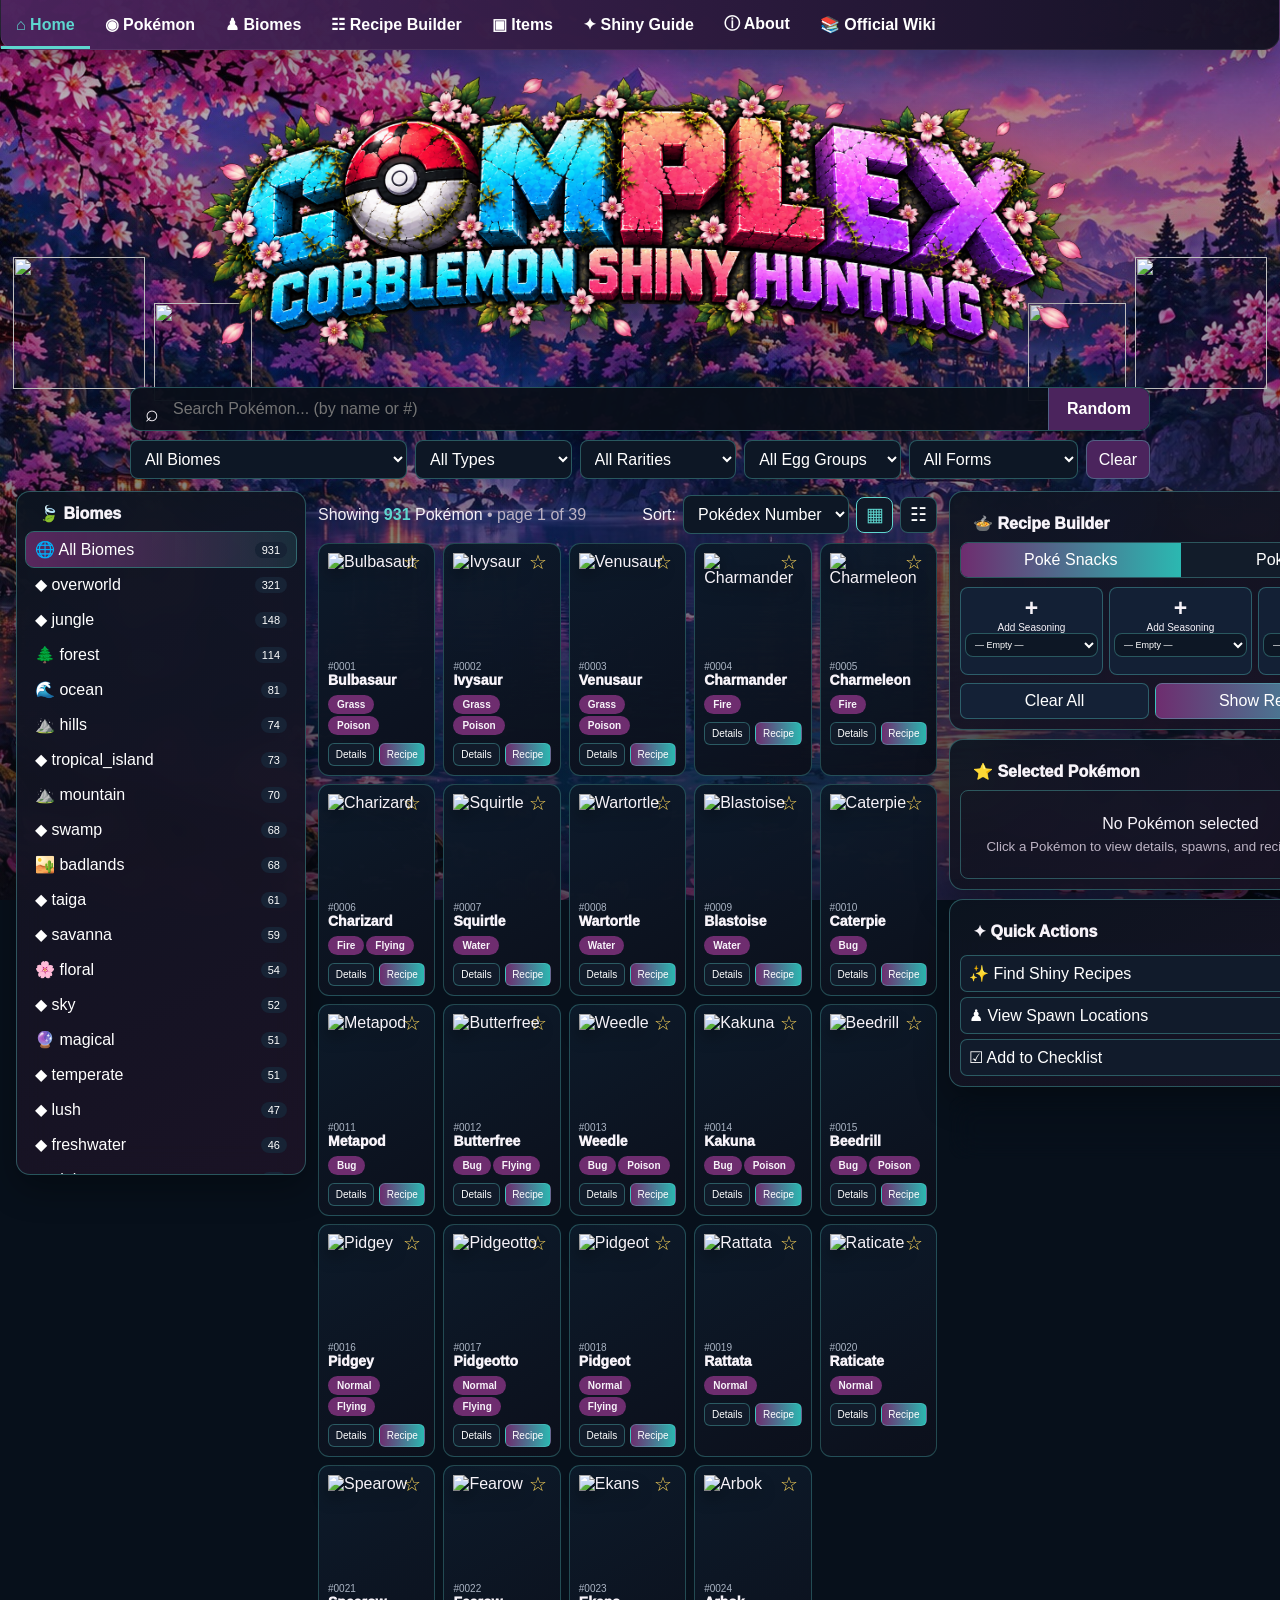
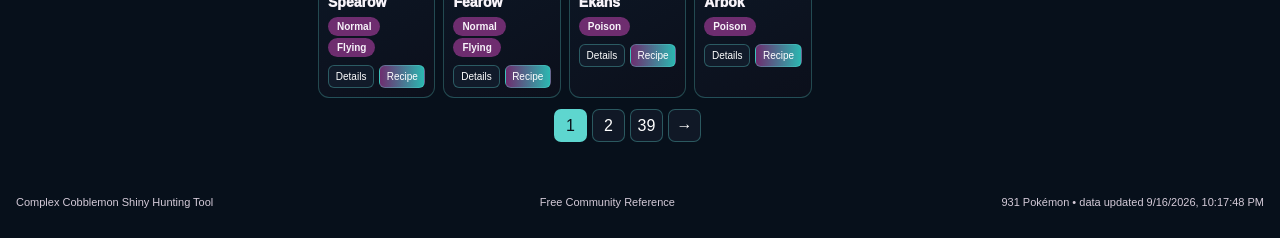
==== commit f6b4b825: "Give every biome a unique background" ====
--- a/index.html
+++ b/index.html
@@ -1 +1 @@
-<!doctype html><html lang="en"><head><meta charset="utf-8"><meta name="viewport" content="width=device-width,initial-scale=1"><meta name="description" content="Complex Cobblemon shiny hunting reference with Pokémon spawns, biomes, variants, Poké Snack and Poké Bait recipes."><title>Complex Cobblemon Shiny Hunting</title><link rel="stylesheet" href="styles.css"><style>.hero{isolation:isolate;min-height:330px;padding:10px 18px 18px;overflow:visible}.logo-image-wrap{width:min(1320px,92vw);position:relative;z-index:6;margin:auto}.logo-image{display:block;width:100%;height:auto;max-height:315px;object-fit:contain;filter:drop-shadow(0 8px 14px rgba(0,0,0,.28));-webkit-mask-image:none;mask-image:none;transform:none}.logo-image-wrap .tag{display:none}@media(max-width:900px){.hero{min-height:245px;padding:8px 10px 12px}.logo-image-wrap{width:min(100%,1000px)}.logo-image{max-height:235px}}@media(max-width:600px){.hero{min-height:175px;padding:6px 4px 10px}.logo-image-wrap{width:100%}.logo-image{max-height:165px}}</style></head><body><div class="topbar"><div class="nav"><button class="active" data-nav="home">⌂ <span>Home</span></button><button data-nav="pokemon">◉ <span>Pokémon</span></button><button data-nav="biomes">♟ <span>Biomes</span></button><button data-nav="builder">☷ <span>Recipe Builder</span></button><button data-nav="items">▣ <span>Items</span></button><button data-nav="guide">✦ <span>Shiny Guide</span></button><button data-nav="about">ⓘ <span>About</span></button><button data-nav="wiki">📚 <span>Official Wiki</span></button></div></div><div class="hero"><div id="ambient"></div><div class="logo-image-wrap"><img class="logo-image" src="assets/complex-cobblemon-logo-transparent.png" alt="Complex Cobblemon Shiny Hunting"><div class="tag">Pokédex order • biome hunting • forms & variants • Poké Snack / Poké Bait recipes</div></div></div><main><section id="homePage"><div class="searchShell"><div class="searchRow"><span>⌕</span><input id="search" placeholder="Search Pokémon... (by name or #)" autocomplete="off"><button id="random">Random</button></div><div class="filters"><select id="biomeFilter"><option value="">All Biomes</option></select><select id="typeFilter"><option value="">All Types</option></select><select id="rarityFilter"><option value="">All Rarities</option><option>common</option><option>uncommon</option><option>rare</option><option>ultra-rare</option></select><select id="eggFilter"><option value="">All Egg Groups</option></select><select id="formFilter"><option value="">All Forms</option><option value="variants">Variants Available</option></select><button class="clear" id="clearFilters">Clear</button></div></div><div class="layout"><aside class="panel biomes" id="biomePanel"><div class="pTitle">🍃 Biomes</div><button class="biomeBtn active" data-biome=""><span>🌐 All Biomes</span><em id="allBiomeCount">0</em></button><div id="biomeList"></div></aside><section class="dexCol" id="pokemonArea"><div class="dexHead"><div id="status">Loading Pokémon…</div><div class="tools"><span>Sort:</span><select id="sortMode"><option value="dex">Pokédex Number</option><option value="name">Name</option><option value="rarity">Rarity</option></select><button class="view active" id="gridView" title="Grid view">▦</button><button class="view" id="compactView" title="Compact view">☷</button></div></div><div class="grid" id="pokemonGrid"></div><div class="pages" id="pagination"></div></section><aside class="right"><div class="panel"><div class="pTitle">🍲 Recipe Builder</div><div class="mode"><button class="active" id="quickSnack">Poké Snacks</button><button id="quickBait">Poké Bait</button></div><div id="quickSlots" class="qslots"></div><div class="qrow"><button id="quickClear">Clear All</button><button class="go" id="quickShow">Show Results →</button></div></div><div class="panel"><div class="pTitle">⭐ Selected Pokémon</div><div id="selectedHome" class="selEmpty">No Pokémon selected<br><small>Click a Pokémon to view details, spawns, and recipe suggestions.</small></div></div><div class="panel quick"><div class="pTitle">✦ Quick Actions</div><button id="findRecipe">✨ Find Shiny Recipes</button><button id="viewSpawns">♟ View Spawn Locations</button><button id="checklistBtn">☑ Add to Checklist</button></div><div class="panel"><div class="pTitle">🍃 Seasoning Reference <button id="viewAllSeasonings" style="border:0;background:transparent;color:var(--aqua)">View All →</button></div><div class="seasonGrid" id="seasoningPreview"></div></div></aside></div></section><section id="builderPage" class="page hidden"><div class="builder"><div class="box sticky"><h2>🧪 Interactive Recipe Builder</h2><label>Pokémon</label><select id="pokeSelect"></select><br><br><label>Recipe Goal</label><select id="goalSelect"><option value="balanced">⭐ Shiny + Rarity + Target</option><option value="maxshiny">✨ Maximum Shiny + Target</option><option value="target">🎯 Maximum Target Attraction</option><option value="rarity">👑 Maximum Rarity</option><option value="fast">⚡ Faster Spawns / Bites</option><option value="level">⬆ Higher Lured Level</option><option value="custom">🛠 Custom</option></select><br><br><label>Make This As</label><select id="itemMode"><option value="snack">Poké Snack</option><option value="bait">Poké Bait</option></select><div id="selectedInfo" class="box" style="margin-top:12px">Select a Pokémon.</div><div id="targetOptions" class="box"></div><h3>Seasoning Slots</h3><div id="slots" class="slotGrid"></div><div style="display:flex;gap:8px;margin-top:10px"><button class="clear" id="applyGoal">Apply Goal</button><button class="clear" id="clearSlots">Clear Slots</button></div></div><div><div class="box"><h2>📋 Recipe</h2><div id="recipeOutput"></div></div><div class="box"><h2>📊 Combined Effects</h2><div id="effects" class="effectGrid"></div></div><div class="box"><h2>💡 Best Target Ingredients</h2><div id="bestIngredients"></div></div></div></div></section><section id="itemsPage" class="page hidden"><div class="box"><h2>🍓 Seasoning Reference</h2><p class="muted">Use the search and effect filter to find shiny, rarity, targeting, speed, level, and special seasonings.</p><div style="display:grid;grid-template-columns:2fr 1fr;gap:8px;margin-bottom:10px"><input id="seasoningSearch" placeholder="Search seasoning or effect…"><select id="seasoningFilter"><option value="">All Effects</option><option value="shiny">Shiny</option><option value="rarity">Rarity</option><option value="target">Type / Egg Group</option><option value="bite">Spawn / Bite Speed</option><option value="level">Lured Level</option><option value="special">Other</option></select></div><div class="tableWrap"><table><thead><tr><th>Seasoning</th><th>Effect</th><th>Category</th><th></th></tr></thead><tbody id="seasoningTable"></tbody></table></div></div></section><section id="guidePage" class="page hidden"><div class="box"><h2>✨ Shiny Hunting Guide</h2><p>Use filters to narrow the Pokédex by biome, type, rarity, egg group, or forms. Results stay paginated so changing filters does not force the browser to load hundreds of Pokémon images at once.</p><p><b>Balanced:</b> Starf Berry + Golden Carrot + a matching type/egg-group seasoning.</p><p><b>Maximum shiny:</b> Enchanted Golden Apple + Starf Berry + a target seasoning. Enchanted Golden Apples are powerful but expensive, so Starf Berries remain the practical renewable option.</p><p><b>Targeting:</b> Type and egg-group seasonings increase the matching spawn weight and can be stacked.</p><p class="muted">Complex can customize spawn rules and rates server-side. Treat this as a hunting reference and verify unusual server-specific behavior in game.</p></div></section><section id="aboutPage" class="page hidden"><div class="box"><h2>ℹ About & Disclaimer</h2><p>This free reference is focused on the essentials: searchable spawn data, biome hunting, forms/variants, encounter details, checklist support, and Poké Snack / Poké Bait planning.</p><p>The site reads <code>data/spawn-data.js</code>, which is refreshed automatically from public Cobblemon/PokéAPI sources. Mechanics and reference articles are retrieved live from the official Cobblemon Wiki. Complex Cobblemon may have custom server-side spawns, rarities, disabled species, or private datapacks that public data cannot see.</p></div></section><section id="wikiPage" class="page hidden"><div class="box wikiHero"><div><h2>📚 Official Cobblemon Wiki</h2><p>Search the current official Cobblemon Wiki for mechanics, items, berries, crafting, spawning rules, blocks, commands, and guides. Wiki information describes base Cobblemon; Complex may customize server-side behavior.</p></div><a class="wikiExternal" href="https://wiki.cobblemon.com/" target="_blank" rel="noopener">Open Full Wiki ↗</a></div><div class="box"><div class="wikiSearch"><input id="wikiSearch" placeholder="Search the official Cobblemon Wiki…" autocomplete="off"><button id="wikiSearchBtn">Search</button></div><div class="wikiQuick" id="wikiQuick"><button data-wiki="Berry">Berries</button><button data-wiki="Pokémon/Spawning">Spawning</button><button data-wiki="Poké Ball">Poké Balls</button><button data-wiki="Pasture Block">Pasture Block</button><button data-wiki="Brewing">Brewing</button><button data-wiki="Commands">Commands</button></div><div id="wikiStatus" class="muted">Choose a topic or search the official wiki.</div><div class="wikiLayout"><div id="wikiResults" class="wikiResults"></div><article id="wikiArticle" class="wikiArticle"><div class="emptyState">Select a wiki result to read its summary here.</div></article></div></div></section></main><div id="modal" class="modal hidden"><div class="modalbox"><div class="modalhead"><h2 id="modalTitle">Pokémon</h2><button id="modalClose">✕</button></div><div id="modalBody"></div></div></div><footer class="footer"><div>Complex Cobblemon Shiny Hunting Tool</div><div>Free Community Reference</div><div id="footerStatus">Waiting for data…</div></footer><script src="data/spawn-data.js"></script><script src="app.js" defer></script><script src="catch-balls.js" defer></script></body></html>+<!doctype html><html lang="en"><head><meta charset="utf-8"><meta name="viewport" content="width=device-width,initial-scale=1"><meta name="description" content="Complex Cobblemon shiny hunting reference with Pokémon spawns, biomes, variants, Poké Snack and Poké Bait recipes."><title>Complex Cobblemon Shiny Hunting</title><link rel="stylesheet" href="styles.css"><style>.hero{isolation:isolate;min-height:330px;padding:10px 18px 18px;overflow:visible}.logo-image-wrap{width:min(1320px,92vw);position:relative;z-index:6;margin:auto}.logo-image{display:block;width:100%;height:auto;max-height:315px;object-fit:contain;filter:drop-shadow(0 8px 14px rgba(0,0,0,.28));-webkit-mask-image:none;mask-image:none;transform:none}.logo-image-wrap .tag{display:none}@media(max-width:900px){.hero{min-height:245px;padding:8px 10px 12px}.logo-image-wrap{width:min(100%,1000px)}.logo-image{max-height:235px}}@media(max-width:600px){.hero{min-height:175px;padding:6px 4px 10px}.logo-image-wrap{width:100%}.logo-image{max-height:165px}}</style></head><body><div class="topbar"><div class="nav"><button class="active" data-nav="home">⌂ <span>Home</span></button><button data-nav="pokemon">◉ <span>Pokémon</span></button><button data-nav="biomes">♟ <span>Biomes</span></button><button data-nav="builder">☷ <span>Recipe Builder</span></button><button data-nav="items">▣ <span>Items</span></button><button data-nav="guide">✦ <span>Shiny Guide</span></button><button data-nav="about">ⓘ <span>About</span></button><button data-nav="wiki">📚 <span>Official Wiki</span></button></div></div><div class="hero"><div id="ambient"></div><div class="logo-image-wrap"><img class="logo-image" src="assets/complex-cobblemon-logo-transparent.png" alt="Complex Cobblemon Shiny Hunting"><div class="tag">Pokédex order • biome hunting • forms & variants • Poké Snack / Poké Bait recipes</div></div></div><main><section id="homePage"><div class="searchShell"><div class="searchRow"><span>⌕</span><input id="search" placeholder="Search Pokémon... (by name or #)" autocomplete="off"><button id="random">Random</button></div><div class="filters"><select id="biomeFilter"><option value="">All Biomes</option></select><select id="typeFilter"><option value="">All Types</option></select><select id="rarityFilter"><option value="">All Rarities</option><option>common</option><option>uncommon</option><option>rare</option><option>ultra-rare</option></select><select id="eggFilter"><option value="">All Egg Groups</option></select><select id="formFilter"><option value="">All Forms</option><option value="variants">Variants Available</option></select><button class="clear" id="clearFilters">Clear</button></div></div><div class="layout"><aside class="panel biomes" id="biomePanel"><div class="pTitle">🍃 Biomes</div><button class="biomeBtn active" data-biome=""><span>🌐 All Biomes</span><em id="allBiomeCount">0</em></button><div id="biomeList"></div></aside><section class="dexCol" id="pokemonArea"><div class="dexHead"><div id="status">Loading Pokémon…</div><div class="tools"><span>Sort:</span><select id="sortMode"><option value="dex">Pokédex Number</option><option value="name">Name</option><option value="rarity">Rarity</option></select><button class="view active" id="gridView" title="Grid view">▦</button><button class="view" id="compactView" title="Compact view">☷</button></div></div><div class="grid" id="pokemonGrid"></div><div class="pages" id="pagination"></div></section><aside class="right"><div class="panel"><div class="pTitle">🍲 Recipe Builder</div><div class="mode"><button class="active" id="quickSnack">Poké Snacks</button><button id="quickBait">Poké Bait</button></div><div id="quickSlots" class="qslots"></div><div class="qrow"><button id="quickClear">Clear All</button><button class="go" id="quickShow">Show Results →</button></div></div><div class="panel"><div class="pTitle">⭐ Selected Pokémon</div><div id="selectedHome" class="selEmpty">No Pokémon selected<br><small>Click a Pokémon to view details, spawns, and recipe suggestions.</small></div></div><div class="panel quick"><div class="pTitle">✦ Quick Actions</div><button id="findRecipe">✨ Find Shiny Recipes</button><button id="viewSpawns">♟ View Spawn Locations</button><button id="checklistBtn">☑ Add to Checklist</button></div><div class="panel"><div class="pTitle">🍃 Seasoning Reference <button id="viewAllSeasonings" style="border:0;background:transparent;color:var(--aqua)">View All →</button></div><div class="seasonGrid" id="seasoningPreview"></div></div></aside></div></section><section id="builderPage" class="page hidden"><div class="builder"><div class="box sticky"><h2>🧪 Interactive Recipe Builder</h2><label>Pokémon</label><select id="pokeSelect"></select><br><br><label>Recipe Goal</label><select id="goalSelect"><option value="balanced">⭐ Shiny + Rarity + Target</option><option value="maxshiny">✨ Maximum Shiny + Target</option><option value="target">🎯 Maximum Target Attraction</option><option value="rarity">👑 Maximum Rarity</option><option value="fast">⚡ Faster Spawns / Bites</option><option value="level">⬆ Higher Lured Level</option><option value="custom">🛠 Custom</option></select><br><br><label>Make This As</label><select id="itemMode"><option value="snack">Poké Snack</option><option value="bait">Poké Bait</option></select><div id="selectedInfo" class="box" style="margin-top:12px">Select a Pokémon.</div><div id="targetOptions" class="box"></div><h3>Seasoning Slots</h3><div id="slots" class="slotGrid"></div><div style="display:flex;gap:8px;margin-top:10px"><button class="clear" id="applyGoal">Apply Goal</button><button class="clear" id="clearSlots">Clear Slots</button></div></div><div><div class="box"><h2>📋 Recipe</h2><div id="recipeOutput"></div></div><div class="box"><h2>📊 Combined Effects</h2><div id="effects" class="effectGrid"></div></div><div class="box"><h2>💡 Best Target Ingredients</h2><div id="bestIngredients"></div></div></div></div></section><section id="itemsPage" class="page hidden"><div class="box"><h2>🍓 Seasoning Reference</h2><p class="muted">Use the search and effect filter to find shiny, rarity, targeting, speed, level, and special seasonings.</p><div style="display:grid;grid-template-columns:2fr 1fr;gap:8px;margin-bottom:10px"><input id="seasoningSearch" placeholder="Search seasoning or effect…"><select id="seasoningFilter"><option value="">All Effects</option><option value="shiny">Shiny</option><option value="rarity">Rarity</option><option value="target">Type / Egg Group</option><option value="bite">Spawn / Bite Speed</option><option value="level">Lured Level</option><option value="special">Other</option></select></div><div class="tableWrap"><table><thead><tr><th>Seasoning</th><th>Effect</th><th>Category</th><th></th></tr></thead><tbody id="seasoningTable"></tbody></table></div></div></section><section id="guidePage" class="page hidden"><div class="box"><h2>✨ Shiny Hunting Guide</h2><p>Use filters to narrow the Pokédex by biome, type, rarity, egg group, or forms. Results stay paginated so changing filters does not force the browser to load hundreds of Pokémon images at once.</p><p><b>Balanced:</b> Starf Berry + Golden Carrot + a matching type/egg-group seasoning.</p><p><b>Maximum shiny:</b> Enchanted Golden Apple + Starf Berry + a target seasoning. Enchanted Golden Apples are powerful but expensive, so Starf Berries remain the practical renewable option.</p><p><b>Targeting:</b> Type and egg-group seasonings increase the matching spawn weight and can be stacked.</p><p class="muted">Complex can customize spawn rules and rates server-side. Treat this as a hunting reference and verify unusual server-specific behavior in game.</p></div></section><section id="aboutPage" class="page hidden"><div class="box"><h2>ℹ About & Disclaimer</h2><p>This free reference is focused on the essentials: searchable spawn data, biome hunting, forms/variants, encounter details, checklist support, and Poké Snack / Poké Bait planning.</p><p>The site reads <code>data/spawn-data.js</code>, which is refreshed automatically from public Cobblemon/PokéAPI sources. Mechanics and reference articles are retrieved live from the official Cobblemon Wiki. Complex Cobblemon may have custom server-side spawns, rarities, disabled species, or private datapacks that public data cannot see.</p></div></section><section id="wikiPage" class="page hidden"><div class="box wikiHero"><div><h2>📚 Official Cobblemon Wiki</h2><p>Search the current official Cobblemon Wiki for mechanics, items, berries, crafting, spawning rules, blocks, commands, and guides. Wiki information describes base Cobblemon; Complex may customize server-side behavior.</p></div><a class="wikiExternal" href="https://wiki.cobblemon.com/" target="_blank" rel="noopener">Open Full Wiki ↗</a></div><div class="box"><div class="wikiSearch"><input id="wikiSearch" placeholder="Search the official Cobblemon Wiki…" autocomplete="off"><button id="wikiSearchBtn">Search</button></div><div class="wikiQuick" id="wikiQuick"><button data-wiki="Berry">Berries</button><button data-wiki="Pokémon/Spawning">Spawning</button><button data-wiki="Poké Ball">Poké Balls</button><button data-wiki="Pasture Block">Pasture Block</button><button data-wiki="Brewing">Brewing</button><button data-wiki="Commands">Commands</button></div><div id="wikiStatus" class="muted">Choose a topic or search the official wiki.</div><div class="wikiLayout"><div id="wikiResults" class="wikiResults"></div><article id="wikiArticle" class="wikiArticle"><div class="emptyState">Select a wiki result to read its summary here.</div></article></div></div></section></main><div id="modal" class="modal hidden"><div class="modalbox"><div class="modalhead"><h2 id="modalTitle">Pokémon</h2><button id="modalClose">✕</button></div><div id="modalBody"></div></div></div><footer class="footer"><div>Complex Cobblemon Shiny Hunting Tool</div><div>Free Community Reference</div><div id="footerStatus">Waiting for data…</div></footer><script src="data/spawn-data.js"></script><script src="data/biome-backgrounds.js"></script><script src="app.js" defer></script><script src="catch-balls.js" defer></script></body></html>
--- a/styles.css
+++ b/styles.css
@@ -1 +1 @@
-:root{--plum:#6e2d6f;--plum2:#4b245d;--aqua:#5ed6cf;--aqua2:#2bb8b1;--panel:rgba(12,20,32,.93);--panel2:rgba(28,19,38,.93);--line:rgba(94,214,207,.34);--text:#f7f3f9;--muted:#bdb4c4;--gold:#ffd75a}*{box-sizing:border-box}html{scroll-behavior:smooth}body{margin:0;color:var(--text);font-family:Inter,Segoe UI,Arial,sans-serif;background:linear-gradient(rgba(20,8,27,.25),rgba(7,13,22,.68)),url('assets/background.jpg') center top/cover fixed no-repeat;min-height:100vh}button,input,select{font:inherit}button{cursor:pointer}.hidden{display:none!important}.muted{color:var(--muted)}.topbar{position:sticky;top:0;z-index:100;max-width:1500px;margin:auto;display:flex;justify-content:space-between;align-items:center;background:linear-gradient(90deg,rgba(75,36,93,.98),rgba(18,17,33,.98));border-radius:0 0 16px 16px;border:1px solid rgba(255,255,255,.08);border-top:0;box-shadow:0 14px 36px rgba(0,0,0,.34)}.nav{display:flex;overflow:auto}.nav button{border:0;background:transparent;color:#fff;padding:14px 15px;font-weight:800;white-space:nowrap}.nav button.active,.nav button:hover{color:var(--aqua)}.nav button.active{box-shadow:inset 0 -3px var(--aqua)}.hero{max-width:1500px;min-height:255px;margin:auto;display:flex;align-items:center;justify-content:center;text-align:center;position:relative;padding:24px 20px 40px;overflow:hidden}.hero:before{content:'';position:absolute;inset:0;background:radial-gradient(ellipse at center,rgba(38,18,51,.16) 0%,rgba(38,18,51,.08) 42%,transparent 76%);pointer-events:none}.logo-image-wrap{position:relative;z-index:6;text-align:center;width:min(900px,82vw);margin:0 auto}.logo-image{display:block;width:100%;height:auto;max-height:225px;object-fit:contain;filter:drop-shadow(0 12px 16px rgba(0,0,0,.48));-webkit-mask-image:radial-gradient(ellipse 78% 72% at center,#000 58%,rgba(0,0,0,.96) 68%,rgba(0,0,0,.55) 82%,transparent 100%);mask-image:radial-gradient(ellipse 78% 72% at center,#000 58%,rgba(0,0,0,.96) 68%,rgba(0,0,0,.55) 82%,transparent 100%)}.tag{color:#eee7f2;margin-top:-4px;font-size:13px;text-shadow:0 2px 5px #000,0 0 12px rgba(0,0,0,.9)}#ambient{position:absolute;inset:0;pointer-events:none}.amb{position:absolute;bottom:0;opacity:0;transform:translateY(16px) scale(.92);transition:.55s;filter:drop-shadow(0 10px 10px rgba(0,0,0,.55))}.amb.show{opacity:1;transform:none}.amb img{width:132px;height:132px;object-fit:contain}.amb.a{left:1%}.amb.b{left:12%;bottom:-12px}.amb.c{right:12%;bottom:-12px}.amb.d{right:1%}.amb.b img,.amb.c img{width:98px;height:98px}main{max-width:1500px;margin:auto;padding:0 16px 42px}.searchShell{max-width:1020px;margin:-6px auto 12px;position:relative;z-index:10}.searchRow{display:grid;grid-template-columns:auto 1fr auto;background:rgba(10,15,26,.96);border:1px solid var(--line);border-radius:10px;overflow:hidden;box-shadow:0 12px 30px rgba(0,0,0,.28)}.searchRow span{padding:12px 0 0 14px;font-size:23px}.searchRow input{border:0;background:transparent;color:#fff;padding:12px 14px;outline:none}.searchRow button{border:0;border-left:1px solid var(--line);background:var(--plum2);color:#fff;font-weight:900;padding:0 18px}.filters{display:grid;grid-template-columns:repeat(5,1fr) auto;gap:8px;margin-top:9px}input,select{background:#0d1725;color:#fff;border:1px solid var(--line);border-radius:8px;padding:9px 10px;outline:none}.clear{border:1px solid var(--line);background:var(--plum2);color:#fff;border-radius:8px;padding:9px 12px}.layout{display:grid;grid-template-columns:290px minmax(0,1fr) 315px;gap:12px;align-items:start}.panel,.box{background:linear-gradient(150deg,var(--panel),var(--panel2));border:1px solid var(--line);border-radius:14px;box-shadow:0 13px 34px rgba(0,0,0,.33);backdrop-filter:blur(15px)}.pTitle{display:flex;align-items:center;justify-content:space-between;padding:12px 13px 9px;font-weight:1000}.biomes{padding:0 9px 10px;position:sticky;top:58px;max-height:76vh;overflow-y:auto;overflow-x:hidden}.biomeBtn{width:100%;display:flex;justify-content:space-between;align-items:center;gap:8px;border:0;background:transparent;color:#fff;border-radius:8px;padding:8px 9px;text-align:left;white-space:normal}.biomeBtn span{min-width:0;overflow-wrap:anywhere}.biomeBtn:hover{background:rgba(255,255,255,.05)}.biomeBtn.active{background:linear-gradient(90deg,rgba(110,45,111,.78),rgba(94,214,207,.13));outline:1px solid rgba(94,214,207,.44)}.biomeBtn em{font-style:normal;background:#172335;border-radius:999px;padding:2px 7px;font-size:11px;flex:0 0 auto}.dexCol{min-width:0}.dexHead{display:flex;justify-content:space-between;align-items:center;gap:10px;margin:4px 0 9px}.dexHead strong{color:var(--aqua)}.tools{display:flex;align-items:center;gap:7px}.tools select{width:auto}.view{width:37px;height:36px;border:1px solid var(--line);background:#101927;color:#fff;border-radius:8px;font-size:19px}.view.active{color:var(--aqua);border-color:var(--aqua)}.grid{display:grid;grid-template-columns:repeat(5,minmax(0,1fr));gap:8px}.card{position:relative;min-height:210px;padding:9px;border:1px solid rgba(94,214,207,.28);border-radius:11px;background:linear-gradient(150deg,rgba(13,27,43,.98),rgba(12,16,28,.98));transition:.18s}.card:hover{transform:translateY(-2px);border-color:var(--aqua)}.star{position:absolute;right:7px;top:5px;border:0;background:transparent;color:var(--gold);font-size:20px}.sprite{height:108px;display:flex;align-items:center;justify-content:center;cursor:pointer}.sprite img{width:108px;height:108px;object-fit:contain;filter:drop-shadow(0 7px 8px rgba(0,0,0,.4))}.dex{font-size:10px;color:#abb5c4}.name{font-size:14px;font-weight:1000}.types{margin-top:5px}.type{display:inline-block;padding:4px 9px;border-radius:999px;background:var(--plum);font-size:10px;font-weight:900;margin:2px 2px 0 0}.actions{display:flex;gap:5px;margin-top:8px}.actions button{flex:1;border:1px solid var(--line);background:#111b2a;color:#fff;border-radius:6px;padding:5px;font-size:10px}.actions .recipe{background:linear-gradient(90deg,var(--plum),var(--aqua2))}.grid.compact{grid-template-columns:1fr}.compact .card{min-height:70px;display:grid;grid-template-columns:70px 80px 150px 1fr 160px;gap:8px;align-items:center}.compact .sprite{height:58px}.compact .sprite img{width:58px;height:58px}.pages{display:flex;justify-content:center;flex-wrap:wrap;gap:5px;margin-top:11px}.pages button{min-width:33px;height:33px;border-radius:7px;border:1px solid var(--line);background:#101826;color:#fff}.pages button.active{background:var(--aqua);color:#0a1119}.emptyState{grid-column:1/-1;padding:34px;text-align:center;border:1px dashed var(--line);border-radius:12px;color:var(--muted);background:rgba(10,15,26,.7)}.right{display:grid;gap:9px;position:sticky;top:58px}.right>.panel{padding:10px}.mode{display:grid;grid-template-columns:1fr 1fr;border:1px solid var(--line);border-radius:8px;overflow:hidden}.mode button{border:0;background:#121c2a;color:#fff;padding:8px}.mode button.active{background:linear-gradient(90deg,var(--plum),var(--aqua2))}.qslots{display:grid;grid-template-columns:repeat(3,1fr);gap:6px;margin-top:9px}.qslot{border:1px solid var(--line);border-radius:8px;background:#132035;min-height:88px;padding:7px 4px;text-align:center;font-size:10px}.qslot strong{display:block;font-size:23px}.qslot select{font-size:9px;padding:5px;max-width:100%}.qrow{display:grid;grid-template-columns:1fr 1.3fr;gap:6px;margin-top:8px}.qrow button{border:1px solid var(--line);background:#142136;color:#fff;border-radius:7px;padding:8px}.qrow .go{background:linear-gradient(90deg,var(--plum),var(--aqua2))}.selEmpty{text-align:center;border:1px solid var(--line);border-radius:8px;padding:24px 8px}.selEmpty small{display:block;color:var(--muted);margin-top:6px}.selCard{display:grid;grid-template-columns:82px 1fr;gap:9px;align-items:center}.selCard img{width:80px;height:80px;object-fit:contain}.selCard small{color:var(--muted)}.quick button{width:100%;text-align:left;margin-top:5px;border:1px solid var(--line);background:#111b2b;color:#fff;border-radius:7px;padding:8px}.seasonGrid{display:grid;grid-template-columns:repeat(6,1fr);gap:4px}.seasonGrid button{height:31px;border:1px solid var(--line);background:#111a29;border-radius:6px;color:#fff}.page{max-width:1400px;margin:auto}.box{padding:18px;margin-bottom:14px}.builder{display:grid;grid-template-columns:420px 1fr;gap:14px}.sticky{position:sticky;top:58px;align-self:start}.slotGrid{display:grid;grid-template-columns:repeat(3,1fr);gap:8px}.slot{border:1px solid var(--line);border-radius:8px;padding:10px;background:#111a29}.effectGrid{display:grid;grid-template-columns:repeat(auto-fit,minmax(150px,1fr));gap:8px}.effect{border:1px solid var(--line);border-radius:8px;padding:10px;background:#111a29}.recipeBox{border:1px solid var(--aqua);border-radius:9px;padding:13px;background:#111b2b}.tableWrap{overflow:auto;max-height:68vh;border:1px solid var(--line);border-radius:8px}table{border-collapse:collapse;width:100%;min-width:820px}th,td{padding:10px;border-bottom:1px solid rgba(94,214,207,.17);text-align:left}th{position:sticky;top:0;background:#172033}.modal{position:fixed;inset:0;background:rgba(0,0,0,.72);display:flex;align-items:center;justify-content:center;z-index:200;padding:20px}.modalbox{width:min(780px,100%);max-height:86vh;overflow:auto;background:#141628;border:1px solid var(--line);border-radius:14px;padding:18px}.modalhead{display:flex;justify-content:space-between}.modalhead button{border:0;background:var(--plum);color:#fff;border-radius:7px;padding:7px 10px}.modalTop{display:grid;grid-template-columns:180px 1fr;gap:18px;align-items:center}.modalTop img{width:165px;height:165px;object-fit:contain}.rarityRow{display:flex;align-items:center;gap:9px;margin:10px 0}.rarityBadge{display:inline-flex;align-items:center;padding:5px 11px;border:1px solid var(--gold);border-radius:999px;background:rgba(255,215,90,.14);color:#ffe9a3;font-weight:900;letter-spacing:.02em}.rarityBadge.unknown{border-color:var(--line);background:rgba(255,255,255,.06);color:var(--muted)}.encounter-grid{display:grid;grid-template-columns:repeat(2,minmax(0,1fr));gap:8px;margin-top:14px}.encounter-item{border:1px solid var(--line);border-radius:9px;background:rgba(12,20,32,.76);padding:10px}.encounter-item small{display:block;color:var(--muted);margin-bottom:3px}.encounter-item b{color:var(--aqua)}.evolution-list{display:grid;gap:8px;margin-top:8px}.evolution-row{display:grid;grid-template-columns:70px 1fr;gap:10px;align-items:center;border:1px solid var(--line);border-radius:9px;background:rgba(12,20,32,.76);padding:9px}.evolution-row img{width:64px;height:64px;object-fit:contain}.evolution-row small{display:block;color:var(--muted);margin-top:3px}.footer{max-width:1500px;margin:auto;padding:12px 16px 30px;color:#d4cad8;font-size:11px;display:flex;justify-content:space-between;gap:12px}@media(max-width:1250px){.layout{grid-template-columns:260px 1fr}.right{grid-column:1/-1;position:static;grid-template-columns:repeat(4,1fr)}.grid{grid-template-columns:repeat(4,1fr)}}@media(max-width:900px){.nav button span{display:none}.layout{grid-template-columns:1fr}.biomes{position:static;max-height:320px}.grid{grid-template-columns:repeat(3,1fr)}.right{grid-template-columns:1fr 1fr}.filters{grid-template-columns:1fr 1fr 1fr}.builder{grid-template-columns:1fr}.sticky{position:static}.logo-image-wrap{width:min(760px,88vw)}.amb.b,.amb.c{display:none}.compact .card{grid-template-columns:60px 70px 130px 1fr}}@media(max-width:600px){.hero{min-height:185px;padding:18px 10px 28px}.logo-image-wrap{width:96vw}.logo-image{max-height:155px}.tag{font-size:11px}.grid{grid-template-columns:repeat(2,1fr)}.right{grid-template-columns:1fr}.filters{grid-template-columns:1fr 1fr}.searchRow{grid-template-columns:auto 1fr}.searchRow button{font-size:0}.searchRow button:after{content:'🎲';font-size:18px}.footer{display:block;text-align:center}.encounter-grid{grid-template-columns:1fr}.compact .card{grid-template-columns:56px 1fr}.compact .card .types,.compact .card .actions{grid-column:2}.tools span{display:none}}+:root{--plum:#6e2d6f;--plum2:#4b245d;--aqua:#5ed6cf;--aqua2:#2bb8b1;--panel:rgba(12,20,32,.93);--panel2:rgba(28,19,38,.93);--line:rgba(94,214,207,.34);--text:#f7f3f9;--muted:#bdb4c4;--gold:#ffd75a}*{box-sizing:border-box}html{scroll-behavior:smooth}body{margin:0;color:var(--text);font-family:Inter,Segoe UI,Arial,sans-serif;background:#07101b;min-height:100vh;position:relative;isolation:isolate}body:before{content:'';position:fixed;inset:0;z-index:-1;pointer-events:none;background-image:linear-gradient(rgba(20,8,27,.25),rgba(7,13,22,.68)),var(--page-background,url('assets/background.jpg'));background-position:center top;background-size:cover;background-repeat:no-repeat;opacity:1;transition:opacity .22s ease}body.biome-bg-changing:before{opacity:0}button,input,select{font:inherit}button{cursor:pointer}.hidden{display:none!important}.muted{color:var(--muted)}.topbar{position:sticky;top:0;z-index:100;max-width:1500px;margin:auto;display:flex;justify-content:space-between;align-items:center;background:linear-gradient(90deg,rgba(75,36,93,.98),rgba(18,17,33,.98));border-radius:0 0 16px 16px;border:1px solid rgba(255,255,255,.08);border-top:0;box-shadow:0 14px 36px rgba(0,0,0,.34)}.nav{display:flex;overflow:auto}.nav button{border:0;background:transparent;color:#fff;padding:14px 15px;font-weight:800;white-space:nowrap}.nav button.active,.nav button:hover{color:var(--aqua)}.nav button.active{box-shadow:inset 0 -3px var(--aqua)}.hero{max-width:1500px;min-height:255px;margin:auto;display:flex;align-items:center;justify-content:center;text-align:center;position:relative;padding:24px 20px 40px;overflow:hidden}.hero:before{content:'';position:absolute;inset:0;background:radial-gradient(ellipse at center,rgba(38,18,51,.16) 0%,rgba(38,18,51,.08) 42%,transparent 76%);pointer-events:none}.logo-image-wrap{position:relative;z-index:6;text-align:center;width:min(900px,82vw);margin:0 auto}.logo-image{display:block;width:100%;height:auto;max-height:225px;object-fit:contain;filter:drop-shadow(0 12px 16px rgba(0,0,0,.48));-webkit-mask-image:radial-gradient(ellipse 78% 72% at center,#000 58%,rgba(0,0,0,.96) 68%,rgba(0,0,0,.55) 82%,transparent 100%);mask-image:radial-gradient(ellipse 78% 72% at center,#000 58%,rgba(0,0,0,.96) 68%,rgba(0,0,0,.55) 82%,transparent 100%)}.tag{color:#eee7f2;margin-top:-4px;font-size:13px;text-shadow:0 2px 5px #000,0 0 12px rgba(0,0,0,.9)}#ambient{position:absolute;inset:0;pointer-events:none}.amb{position:absolute;bottom:0;opacity:0;transform:translateY(16px) scale(.92);transition:.55s;filter:drop-shadow(0 10px 10px rgba(0,0,0,.55))}.amb.show{opacity:1;transform:none}.amb img{width:132px;height:132px;object-fit:contain}.amb.a{left:1%}.amb.b{left:12%;bottom:-12px}.amb.c{right:12%;bottom:-12px}.amb.d{right:1%}.amb.b img,.amb.c img{width:98px;height:98px}main{max-width:1500px;margin:auto;padding:0 16px 42px}.searchShell{max-width:1020px;margin:-6px auto 12px;position:relative;z-index:10}.searchRow{display:grid;grid-template-columns:auto 1fr auto;background:rgba(10,15,26,.96);border:1px solid var(--line);border-radius:10px;overflow:hidden;box-shadow:0 12px 30px rgba(0,0,0,.28)}.searchRow span{padding:12px 0 0 14px;font-size:23px}.searchRow input{border:0;background:transparent;color:#fff;padding:12px 14px;outline:none}.searchRow button{border:0;border-left:1px solid var(--line);background:var(--plum2);color:#fff;font-weight:900;padding:0 18px}.filters{display:grid;grid-template-columns:repeat(5,1fr) auto;gap:8px;margin-top:9px}input,select{background:#0d1725;color:#fff;border:1px solid var(--line);border-radius:8px;padding:9px 10px;outline:none}.clear{border:1px solid var(--line);background:var(--plum2);color:#fff;border-radius:8px;padding:9px 12px}.layout{display:grid;grid-template-columns:290px minmax(0,1fr) 315px;gap:12px;align-items:start}.panel,.box{background:linear-gradient(150deg,var(--panel),var(--panel2));border:1px solid var(--line);border-radius:14px;box-shadow:0 13px 34px rgba(0,0,0,.33);backdrop-filter:blur(15px)}.pTitle{display:flex;align-items:center;justify-content:space-between;padding:12px 13px 9px;font-weight:1000}.biomes{padding:0 9px 10px;position:sticky;top:58px;max-height:76vh;overflow-y:auto;overflow-x:hidden}.biomeBtn{width:100%;display:flex;justify-content:space-between;align-items:center;gap:8px;border:0;background:transparent;color:#fff;border-radius:8px;padding:8px 9px;text-align:left;white-space:normal}.biomeBtn span{min-width:0;overflow-wrap:anywhere}.biomeBtn:hover{background:rgba(255,255,255,.05)}.biomeBtn.active{background:linear-gradient(90deg,rgba(110,45,111,.78),rgba(94,214,207,.13));outline:1px solid rgba(94,214,207,.44)}.biomeBtn em{font-style:normal;background:#172335;border-radius:999px;padding:2px 7px;font-size:11px;flex:0 0 auto}.dexCol{min-width:0}.dexHead{display:flex;justify-content:space-between;align-items:center;gap:10px;margin:4px 0 9px}.dexHead strong{color:var(--aqua)}.tools{display:flex;align-items:center;gap:7px}.tools select{width:auto}.view{width:37px;height:36px;border:1px solid var(--line);background:#101927;color:#fff;border-radius:8px;font-size:19px}.view.active{color:var(--aqua);border-color:var(--aqua)}.grid{display:grid;grid-template-columns:repeat(5,minmax(0,1fr));gap:8px}.card{position:relative;min-height:210px;padding:9px;border:1px solid rgba(94,214,207,.28);border-radius:11px;background:linear-gradient(150deg,rgba(13,27,43,.98),rgba(12,16,28,.98));transition:.18s}.card:hover{transform:translateY(-2px);border-color:var(--aqua)}.star{position:absolute;right:7px;top:5px;border:0;background:transparent;color:var(--gold);font-size:20px}.sprite{height:108px;display:flex;align-items:center;justify-content:center;cursor:pointer}.sprite img{width:108px;height:108px;object-fit:contain;filter:drop-shadow(0 7px 8px rgba(0,0,0,.4))}.dex{font-size:10px;color:#abb5c4}.name{font-size:14px;font-weight:1000}.types{margin-top:5px}.type{display:inline-block;padding:4px 9px;border-radius:999px;background:var(--plum);font-size:10px;font-weight:900;margin:2px 2px 0 0}.actions{display:flex;gap:5px;margin-top:8px}.actions button{flex:1;border:1px solid var(--line);background:#111b2a;color:#fff;border-radius:6px;padding:5px;font-size:10px}.actions .recipe{background:linear-gradient(90deg,var(--plum),var(--aqua2))}.grid.compact{grid-template-columns:1fr}.compact .card{min-height:70px;display:grid;grid-template-columns:70px 80px 150px 1fr 160px;gap:8px;align-items:center}.compact .sprite{height:58px}.compact .sprite img{width:58px;height:58px}.pages{display:flex;justify-content:center;flex-wrap:wrap;gap:5px;margin-top:11px}.pages button{min-width:33px;height:33px;border-radius:7px;border:1px solid var(--line);background:#101826;color:#fff}.pages button.active{background:var(--aqua);color:#0a1119}.emptyState{grid-column:1/-1;padding:34px;text-align:center;border:1px dashed var(--line);border-radius:12px;color:var(--muted);background:rgba(10,15,26,.7)}.right{display:grid;gap:9px;position:sticky;top:58px}.right>.panel{padding:10px}.mode{display:grid;grid-template-columns:1fr 1fr;border:1px solid var(--line);border-radius:8px;overflow:hidden}.mode button{border:0;background:#121c2a;color:#fff;padding:8px}.mode button.active{background:linear-gradient(90deg,var(--plum),var(--aqua2))}.qslots{display:grid;grid-template-columns:repeat(3,1fr);gap:6px;margin-top:9px}.qslot{border:1px solid var(--line);border-radius:8px;background:#132035;min-height:88px;padding:7px 4px;text-align:center;font-size:10px}.qslot strong{display:block;font-size:23px}.qslot select{font-size:9px;padding:5px;max-width:100%}.qrow{display:grid;grid-template-columns:1fr 1.3fr;gap:6px;margin-top:8px}.qrow button{border:1px solid var(--line);background:#142136;color:#fff;border-radius:7px;padding:8px}.qrow .go{background:linear-gradient(90deg,var(--plum),var(--aqua2))}.selEmpty{text-align:center;border:1px solid var(--line);border-radius:8px;padding:24px 8px}.selEmpty small{display:block;color:var(--muted);margin-top:6px}.selCard{display:grid;grid-template-columns:82px 1fr;gap:9px;align-items:center}.selCard img{width:80px;height:80px;object-fit:contain}.selCard small{color:var(--muted)}.quick button{width:100%;text-align:left;margin-top:5px;border:1px solid var(--line);background:#111b2b;color:#fff;border-radius:7px;padding:8px}.seasonGrid{display:grid;grid-template-columns:repeat(6,1fr);gap:4px}.seasonGrid button{height:31px;border:1px solid var(--line);background:#111a29;border-radius:6px;color:#fff}.page{max-width:1400px;margin:auto}.box{padding:18px;margin-bottom:14px}.builder{display:grid;grid-template-columns:420px 1fr;gap:14px}.sticky{position:sticky;top:58px;align-self:start}.slotGrid{display:grid;grid-template-columns:repeat(3,1fr);gap:8px}.slot{border:1px solid var(--line);border-radius:8px;padding:10px;background:#111a29}.effectGrid{display:grid;grid-template-columns:repeat(auto-fit,minmax(150px,1fr));gap:8px}.effect{border:1px solid var(--line);border-radius:8px;padding:10px;background:#111a29}.recipeBox{border:1px solid var(--aqua);border-radius:9px;padding:13px;background:#111b2b}.tableWrap{overflow:auto;max-height:68vh;border:1px solid var(--line);border-radius:8px}table{border-collapse:collapse;width:100%;min-width:820px}th,td{padding:10px;border-bottom:1px solid rgba(94,214,207,.17);text-align:left}th{position:sticky;top:0;background:#172033}.modal{position:fixed;inset:0;background:rgba(0,0,0,.72);display:flex;align-items:center;justify-content:center;z-index:200;padding:20px}.modalbox{width:min(780px,100%);max-height:86vh;overflow:auto;background:#141628;border:1px solid var(--line);border-radius:14px;padding:18px}.modalhead{display:flex;justify-content:space-between}.modalhead button{border:0;background:var(--plum);color:#fff;border-radius:7px;padding:7px 10px}.modalTop{display:grid;grid-template-columns:180px 1fr;gap:18px;align-items:center}.modalTop img{width:165px;height:165px;object-fit:contain}.rarityRow{display:flex;align-items:center;gap:9px;margin:10px 0}.rarityBadge{display:inline-flex;align-items:center;padding:5px 11px;border:1px solid var(--gold);border-radius:999px;background:rgba(255,215,90,.14);color:#ffe9a3;font-weight:900;letter-spacing:.02em}.rarityBadge.unknown{border-color:var(--line);background:rgba(255,255,255,.06);color:var(--muted)}.encounter-grid{display:grid;grid-template-columns:repeat(2,minmax(0,1fr));gap:8px;margin-top:14px}.encounter-item{border:1px solid var(--line);border-radius:9px;background:rgba(12,20,32,.76);padding:10px}.encounter-item small{display:block;color:var(--muted);margin-bottom:3px}.encounter-item b{color:var(--aqua)}.evolution-list{display:grid;gap:8px;margin-top:8px}.evolution-row{display:grid;grid-template-columns:70px 1fr;gap:10px;align-items:center;border:1px solid var(--line);border-radius:9px;background:rgba(12,20,32,.76);padding:9px}.evolution-row img{width:64px;height:64px;object-fit:contain}.evolution-row small{display:block;color:var(--muted);margin-top:3px}.wikiHero{display:flex;align-items:center;justify-content:space-between;gap:18px}.wikiHero h2{margin:0 0 6px}.wikiHero p{margin:0;max-width:900px;color:var(--muted)}.wikiExternal{display:inline-flex;align-items:center;justify-content:center;border:1px solid var(--aqua);border-radius:8px;padding:8px 11px;color:var(--aqua);text-decoration:none;font-weight:900}.wikiSearch{display:grid;grid-template-columns:1fr auto;gap:8px}.wikiSearch button{border:0;border-radius:8px;padding:9px 20px;background:linear-gradient(90deg,var(--plum),var(--aqua2));color:#fff;font-weight:900}.wikiQuick{display:flex;flex-wrap:wrap;gap:6px;margin:10px 0}.wikiQuick button{border:1px solid var(--line);background:#111b2a;color:#fff;border-radius:999px;padding:7px 11px}.wikiLayout{display:grid;grid-template-columns:320px minmax(0,1fr);gap:12px;margin-top:12px;align-items:start}.wikiResults{display:grid;gap:6px;max-height:68vh;overflow:auto}.wikiResults button{display:block;width:100%;border:1px solid var(--line);border-radius:9px;background:#111b2a;color:#fff;text-align:left;padding:10px}.wikiResults button:hover,.wikiResults button.active{border-color:var(--aqua);background:linear-gradient(90deg,rgba(110,45,111,.65),rgba(94,214,207,.1))}.wikiResults small{display:block;margin-top:4px;color:var(--muted);line-height:1.35}.wikiArticle{min-height:340px;border:1px solid var(--line);border-radius:12px;background:rgba(10,15,26,.72);padding:16px}.wikiArticleHead{display:flex;align-items:center;justify-content:space-between;gap:12px;border-bottom:1px solid var(--line);padding-bottom:10px;margin-bottom:12px}.wikiArticleHead h2{margin:0}.wikiText{white-space:normal;line-height:1.55;color:#eee7f2}.wikiText p{margin:0 0 12px}.footer{max-width:1500px;margin:auto;padding:12px 16px 30px;color:#d4cad8;font-size:11px;display:flex;justify-content:space-between;gap:12px}@media(max-width:1250px){.layout{grid-template-columns:260px 1fr}.right{grid-column:1/-1;position:static;grid-template-columns:repeat(4,1fr)}.grid{grid-template-columns:repeat(4,1fr)}}@media(max-width:900px){.wikiLayout{grid-template-columns:1fr}.wikiResults{max-height:320px}.wikiHero{align-items:flex-start;flex-direction:column}.nav button span{display:none}.layout{grid-template-columns:1fr}.biomes{position:static;max-height:320px}.grid{grid-template-columns:repeat(3,1fr)}.right{grid-template-columns:1fr 1fr}.filters{grid-template-columns:1fr 1fr 1fr}.builder{grid-template-columns:1fr}.sticky{position:static}.logo-image-wrap{width:min(760px,88vw)}.amb.b,.amb.c{display:none}.compact .card{grid-template-columns:60px 70px 130px 1fr}}@media(max-width:600px){.wikiSearch{grid-template-columns:1fr}.wikiArticleHead{align-items:flex-start;flex-direction:column}.hero{min-height:185px;padding:18px 10px 28px}.logo-image-wrap{width:96vw}.logo-image{max-height:155px}.tag{font-size:11px}.grid{grid-template-columns:repeat(2,1fr)}.right{grid-template-columns:1fr}.filters{grid-template-columns:1fr 1fr}.searchRow{grid-template-columns:auto 1fr}.searchRow button{font-size:0}.searchRow button:after{content:'🎲';font-size:18px}.footer{display:block;text-align:center}.encounter-grid{grid-template-columns:1fr}.compact .card{grid-template-columns:56px 1fr}.compact .card .types,.compact .card .actions{grid-column:2}.tools span{display:none}}
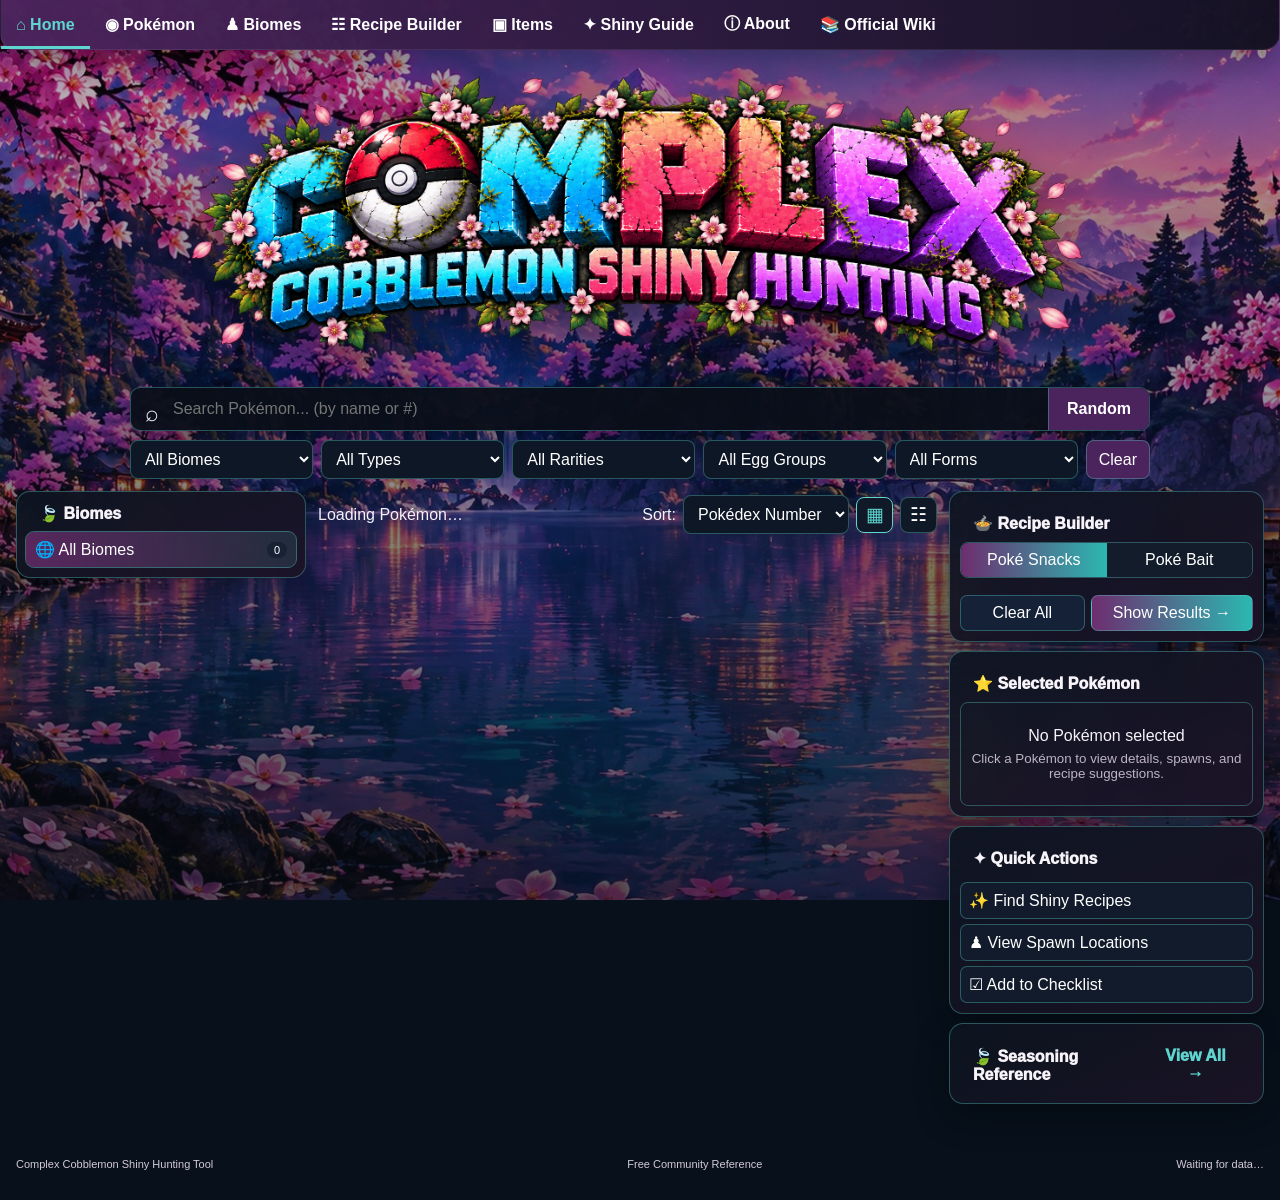
==== commit d02778a0: "Load Terralith biome aliases" ====
--- a/index.html
+++ b/index.html
@@ -1 +1 @@
-<!doctype html><html lang="en"><head><meta charset="utf-8"><meta name="viewport" content="width=device-width,initial-scale=1"><meta name="description" content="Complex Cobblemon shiny hunting reference with Pokémon spawns, biomes, variants, Poké Snack and Poké Bait recipes."><title>Complex Cobblemon Shiny Hunting</title><link rel="stylesheet" href="styles.css"><style>.hero{isolation:isolate;min-height:330px;padding:10px 18px 18px;overflow:visible}.logo-image-wrap{width:min(1320px,92vw);position:relative;z-index:6;margin:auto}.logo-image{display:block;width:100%;height:auto;max-height:315px;object-fit:contain;filter:drop-shadow(0 8px 14px rgba(0,0,0,.28));-webkit-mask-image:none;mask-image:none;transform:none}.logo-image-wrap .tag{display:none}@media(max-width:900px){.hero{min-height:245px;padding:8px 10px 12px}.logo-image-wrap{width:min(100%,1000px)}.logo-image{max-height:235px}}@media(max-width:600px){.hero{min-height:175px;padding:6px 4px 10px}.logo-image-wrap{width:100%}.logo-image{max-height:165px}}</style></head><body><div class="topbar"><div class="nav"><button class="active" data-nav="home">⌂ <span>Home</span></button><button data-nav="pokemon">◉ <span>Pokémon</span></button><button data-nav="biomes">♟ <span>Biomes</span></button><button data-nav="builder">☷ <span>Recipe Builder</span></button><button data-nav="items">▣ <span>Items</span></button><button data-nav="guide">✦ <span>Shiny Guide</span></button><button data-nav="about">ⓘ <span>About</span></button><button data-nav="wiki">📚 <span>Official Wiki</span></button></div></div><div class="hero"><div id="ambient"></div><div class="logo-image-wrap"><img class="logo-image" src="assets/complex-cobblemon-logo-transparent.png" alt="Complex Cobblemon Shiny Hunting"><div class="tag">Pokédex order • biome hunting • forms & variants • Poké Snack / Poké Bait recipes</div></div></div><main><section id="homePage"><div class="searchShell"><div class="searchRow"><span>⌕</span><input id="search" placeholder="Search Pokémon... (by name or #)" autocomplete="off"><button id="random">Random</button></div><div class="filters"><select id="biomeFilter"><option value="">All Biomes</option></select><select id="typeFilter"><option value="">All Types</option></select><select id="rarityFilter"><option value="">All Rarities</option><option>common</option><option>uncommon</option><option>rare</option><option>ultra-rare</option></select><select id="eggFilter"><option value="">All Egg Groups</option></select><select id="formFilter"><option value="">All Forms</option><option value="variants">Variants Available</option></select><button class="clear" id="clearFilters">Clear</button></div></div><div class="layout"><aside class="panel biomes" id="biomePanel"><div class="pTitle">🍃 Biomes</div><button class="biomeBtn active" data-biome=""><span>🌐 All Biomes</span><em id="allBiomeCount">0</em></button><div id="biomeList"></div></aside><section class="dexCol" id="pokemonArea"><div class="dexHead"><div id="status">Loading Pokémon…</div><div class="tools"><span>Sort:</span><select id="sortMode"><option value="dex">Pokédex Number</option><option value="name">Name</option><option value="rarity">Rarity</option></select><button class="view active" id="gridView" title="Grid view">▦</button><button class="view" id="compactView" title="Compact view">☷</button></div></div><div class="grid" id="pokemonGrid"></div><div class="pages" id="pagination"></div></section><aside class="right"><div class="panel"><div class="pTitle">🍲 Recipe Builder</div><div class="mode"><button class="active" id="quickSnack">Poké Snacks</button><button id="quickBait">Poké Bait</button></div><div id="quickSlots" class="qslots"></div><div class="qrow"><button id="quickClear">Clear All</button><button class="go" id="quickShow">Show Results →</button></div></div><div class="panel"><div class="pTitle">⭐ Selected Pokémon</div><div id="selectedHome" class="selEmpty">No Pokémon selected<br><small>Click a Pokémon to view details, spawns, and recipe suggestions.</small></div></div><div class="panel quick"><div class="pTitle">✦ Quick Actions</div><button id="findRecipe">✨ Find Shiny Recipes</button><button id="viewSpawns">♟ View Spawn Locations</button><button id="checklistBtn">☑ Add to Checklist</button></div><div class="panel"><div class="pTitle">🍃 Seasoning Reference <button id="viewAllSeasonings" style="border:0;background:transparent;color:var(--aqua)">View All →</button></div><div class="seasonGrid" id="seasoningPreview"></div></div></aside></div></section><section id="builderPage" class="page hidden"><div class="builder"><div class="box sticky"><h2>🧪 Interactive Recipe Builder</h2><label>Pokémon</label><select id="pokeSelect"></select><br><br><label>Recipe Goal</label><select id="goalSelect"><option value="balanced">⭐ Shiny + Rarity + Target</option><option value="maxshiny">✨ Maximum Shiny + Target</option><option value="target">🎯 Maximum Target Attraction</option><option value="rarity">👑 Maximum Rarity</option><option value="fast">⚡ Faster Spawns / Bites</option><option value="level">⬆ Higher Lured Level</option><option value="custom">🛠 Custom</option></select><br><br><label>Make This As</label><select id="itemMode"><option value="snack">Poké Snack</option><option value="bait">Poké Bait</option></select><div id="selectedInfo" class="box" style="margin-top:12px">Select a Pokémon.</div><div id="targetOptions" class="box"></div><h3>Seasoning Slots</h3><div id="slots" class="slotGrid"></div><div style="display:flex;gap:8px;margin-top:10px"><button class="clear" id="applyGoal">Apply Goal</button><button class="clear" id="clearSlots">Clear Slots</button></div></div><div><div class="box"><h2>📋 Recipe</h2><div id="recipeOutput"></div></div><div class="box"><h2>📊 Combined Effects</h2><div id="effects" class="effectGrid"></div></div><div class="box"><h2>💡 Best Target Ingredients</h2><div id="bestIngredients"></div></div></div></div></section><section id="itemsPage" class="page hidden"><div class="box"><h2>🍓 Seasoning Reference</h2><p class="muted">Use the search and effect filter to find shiny, rarity, targeting, speed, level, and special seasonings.</p><div style="display:grid;grid-template-columns:2fr 1fr;gap:8px;margin-bottom:10px"><input id="seasoningSearch" placeholder="Search seasoning or effect…"><select id="seasoningFilter"><option value="">All Effects</option><option value="shiny">Shiny</option><option value="rarity">Rarity</option><option value="target">Type / Egg Group</option><option value="bite">Spawn / Bite Speed</option><option value="level">Lured Level</option><option value="special">Other</option></select></div><div class="tableWrap"><table><thead><tr><th>Seasoning</th><th>Effect</th><th>Category</th><th></th></tr></thead><tbody id="seasoningTable"></tbody></table></div></div></section><section id="guidePage" class="page hidden"><div class="box"><h2>✨ Shiny Hunting Guide</h2><p>Use filters to narrow the Pokédex by biome, type, rarity, egg group, or forms. Results stay paginated so changing filters does not force the browser to load hundreds of Pokémon images at once.</p><p><b>Balanced:</b> Starf Berry + Golden Carrot + a matching type/egg-group seasoning.</p><p><b>Maximum shiny:</b> Enchanted Golden Apple + Starf Berry + a target seasoning. Enchanted Golden Apples are powerful but expensive, so Starf Berries remain the practical renewable option.</p><p><b>Targeting:</b> Type and egg-group seasonings increase the matching spawn weight and can be stacked.</p><p class="muted">Complex can customize spawn rules and rates server-side. Treat this as a hunting reference and verify unusual server-specific behavior in game.</p></div></section><section id="aboutPage" class="page hidden"><div class="box"><h2>ℹ About & Disclaimer</h2><p>This free reference is focused on the essentials: searchable spawn data, biome hunting, forms/variants, encounter details, checklist support, and Poké Snack / Poké Bait planning.</p><p>The site reads <code>data/spawn-data.js</code>, which is refreshed automatically from public Cobblemon/PokéAPI sources. Mechanics and reference articles are retrieved live from the official Cobblemon Wiki. Complex Cobblemon may have custom server-side spawns, rarities, disabled species, or private datapacks that public data cannot see.</p></div></section><section id="wikiPage" class="page hidden"><div class="box wikiHero"><div><h2>📚 Official Cobblemon Wiki</h2><p>Search the current official Cobblemon Wiki for mechanics, items, berries, crafting, spawning rules, blocks, commands, and guides. Wiki information describes base Cobblemon; Complex may customize server-side behavior.</p></div><a class="wikiExternal" href="https://wiki.cobblemon.com/" target="_blank" rel="noopener">Open Full Wiki ↗</a></div><div class="box"><div class="wikiSearch"><input id="wikiSearch" placeholder="Search the official Cobblemon Wiki…" autocomplete="off"><button id="wikiSearchBtn">Search</button></div><div class="wikiQuick" id="wikiQuick"><button data-wiki="Berry">Berries</button><button data-wiki="Pokémon/Spawning">Spawning</button><button data-wiki="Poké Ball">Poké Balls</button><button data-wiki="Pasture Block">Pasture Block</button><button data-wiki="Brewing">Brewing</button><button data-wiki="Commands">Commands</button></div><div id="wikiStatus" class="muted">Choose a topic or search the official wiki.</div><div class="wikiLayout"><div id="wikiResults" class="wikiResults"></div><article id="wikiArticle" class="wikiArticle"><div class="emptyState">Select a wiki result to read its summary here.</div></article></div></div></section></main><div id="modal" class="modal hidden"><div class="modalbox"><div class="modalhead"><h2 id="modalTitle">Pokémon</h2><button id="modalClose">✕</button></div><div id="modalBody"></div></div></div><footer class="footer"><div>Complex Cobblemon Shiny Hunting Tool</div><div>Free Community Reference</div><div id="footerStatus">Waiting for data…</div></footer><script src="data/spawn-data.js"></script><script src="data/biome-backgrounds.js"></script><script src="app.js" defer></script><script src="catch-balls.js" defer></script></body></html>+<!doctype html><html lang="en"><head><meta charset="utf-8"><meta name="viewport" content="width=device-width,initial-scale=1"><meta name="description" content="Complex Cobblemon shiny hunting reference with Pokémon spawns, biomes, variants, Poké Snack and Poké Bait recipes."><title>Complex Cobblemon Shiny Hunting</title><link rel="stylesheet" href="styles.css"><style>.hero{isolation:isolate;min-height:330px;padding:10px 18px 18px;overflow:visible}.logo-image-wrap{width:min(1320px,92vw);position:relative;z-index:6;margin:auto}.logo-image{display:block;width:100%;height:auto;max-height:315px;object-fit:contain;filter:drop-shadow(0 8px 14px rgba(0,0,0,.28));-webkit-mask-image:none;mask-image:none;transform:none}.logo-image-wrap .tag{display:none}@media(max-width:900px){.hero{min-height:245px;padding:8px 10px 12px}.logo-image-wrap{width:min(100%,1000px)}.logo-image{max-height:235px}}@media(max-width:600px){.hero{min-height:175px;padding:6px 4px 10px}.logo-image-wrap{width:100%}.logo-image{max-height:165px}}</style></head><body><div class="topbar"><div class="nav"><button class="active" data-nav="home">⌂ <span>Home</span></button><button data-nav="pokemon">◉ <span>Pokémon</span></button><button data-nav="biomes">♟ <span>Biomes</span></button><button data-nav="builder">☷ <span>Recipe Builder</span></button><button data-nav="items">▣ <span>Items</span></button><button data-nav="guide">✦ <span>Shiny Guide</span></button><button data-nav="about">ⓘ <span>About</span></button><button data-nav="wiki">📚 <span>Official Wiki</span></button></div></div><div class="hero"><div id="ambient"></div><div class="logo-image-wrap"><img class="logo-image" src="assets/complex-cobblemon-logo-transparent.png" alt="Complex Cobblemon Shiny Hunting"><div class="tag">Pokédex order • biome hunting • forms & variants • Poké Snack / Poké Bait recipes</div></div></div><main><section id="homePage"><div class="searchShell"><div class="searchRow"><span>⌕</span><input id="search" placeholder="Search Pokémon... (by name or #)" autocomplete="off"><button id="random">Random</button></div><div class="filters"><select id="biomeFilter"><option value="">All Biomes</option></select><select id="typeFilter"><option value="">All Types</option></select><select id="rarityFilter"><option value="">All Rarities</option><option>common</option><option>uncommon</option><option>rare</option><option>ultra-rare</option></select><select id="eggFilter"><option value="">All Egg Groups</option></select><select id="formFilter"><option value="">All Forms</option><option value="variants">Variants Available</option></select><button class="clear" id="clearFilters">Clear</button></div></div><div class="layout"><aside class="panel biomes" id="biomePanel"><div class="pTitle">🍃 Biomes</div><button class="biomeBtn active" data-biome=""><span>🌐 All Biomes</span><em id="allBiomeCount">0</em></button><div id="biomeList"></div></aside><section class="dexCol" id="pokemonArea"><div class="dexHead"><div id="status">Loading Pokémon…</div><div class="tools"><span>Sort:</span><select id="sortMode"><option value="dex">Pokédex Number</option><option value="name">Name</option><option value="rarity">Rarity</option></select><button class="view active" id="gridView" title="Grid view">▦</button><button class="view" id="compactView" title="Compact view">☷</button></div></div><div class="grid" id="pokemonGrid"></div><div class="pages" id="pagination"></div></section><aside class="right"><div class="panel"><div class="pTitle">🍲 Recipe Builder</div><div class="mode"><button class="active" id="quickSnack">Poké Snacks</button><button id="quickBait">Poké Bait</button></div><div id="quickSlots" class="qslots"></div><div class="qrow"><button id="quickClear">Clear All</button><button class="go" id="quickShow">Show Results →</button></div></div><div class="panel"><div class="pTitle">⭐ Selected Pokémon</div><div id="selectedHome" class="selEmpty">No Pokémon selected<br><small>Click a Pokémon to view details, spawns, and recipe suggestions.</small></div></div><div class="panel quick"><div class="pTitle">✦ Quick Actions</div><button id="findRecipe">✨ Find Shiny Recipes</button><button id="viewSpawns">♟ View Spawn Locations</button><button id="checklistBtn">☑ Add to Checklist</button></div><div class="panel"><div class="pTitle">🍃 Seasoning Reference <button id="viewAllSeasonings" style="border:0;background:transparent;color:var(--aqua)">View All →</button></div><div class="seasonGrid" id="seasoningPreview"></div></div></aside></div></section><section id="builderPage" class="page hidden"><div class="builder"><div class="box sticky"><h2>🧪 Interactive Recipe Builder</h2><label>Pokémon</label><select id="pokeSelect"></select><br><br><label>Recipe Goal</label><select id="goalSelect"><option value="balanced">⭐ Shiny + Rarity + Target</option><option value="maxshiny">✨ Maximum Shiny + Target</option><option value="target">🎯 Maximum Target Attraction</option><option value="rarity">👑 Maximum Rarity</option><option value="fast">⚡ Faster Spawns / Bites</option><option value="level">⬆ Higher Lured Level</option><option value="custom">🛠 Custom</option></select><br><br><label>Make This As</label><select id="itemMode"><option value="snack">Poké Snack</option><option value="bait">Poké Bait</option></select><div id="selectedInfo" class="box" style="margin-top:12px">Select a Pokémon.</div><div id="targetOptions" class="box"></div><h3>Seasoning Slots</h3><div id="slots" class="slotGrid"></div><div style="display:flex;gap:8px;margin-top:10px"><button class="clear" id="applyGoal">Apply Goal</button><button class="clear" id="clearSlots">Clear Slots</button></div></div><div><div class="box"><h2>📋 Recipe</h2><div id="recipeOutput"></div></div><div class="box"><h2>📊 Combined Effects</h2><div id="effects" class="effectGrid"></div></div><div class="box"><h2>💡 Best Target Ingredients</h2><div id="bestIngredients"></div></div></div></div></section><section id="itemsPage" class="page hidden"><div class="box"><h2>🍓 Seasoning Reference</h2><p class="muted">Use the search and effect filter to find shiny, rarity, targeting, speed, level, and special seasonings.</p><div style="display:grid;grid-template-columns:2fr 1fr;gap:8px;margin-bottom:10px"><input id="seasoningSearch" placeholder="Search seasoning or effect…"><select id="seasoningFilter"><option value="">All Effects</option><option value="shiny">Shiny</option><option value="rarity">Rarity</option><option value="target">Type / Egg Group</option><option value="bite">Spawn / Bite Speed</option><option value="level">Lured Level</option><option value="special">Other</option></select></div><div class="tableWrap"><table><thead><tr><th>Seasoning</th><th>Effect</th><th>Category</th><th></th></tr></thead><tbody id="seasoningTable"></tbody></table></div></div></section><section id="guidePage" class="page hidden"><div class="box"><h2>✨ Shiny Hunting Guide</h2><p>Use filters to narrow the Pokédex by biome, type, rarity, egg group, or forms. Results stay paginated so changing filters does not force the browser to load hundreds of Pokémon images at once.</p><p><b>Balanced:</b> Starf Berry + Golden Carrot + a matching type/egg-group seasoning.</p><p><b>Maximum shiny:</b> Enchanted Golden Apple + Starf Berry + a target seasoning. Enchanted Golden Apples are powerful but expensive, so Starf Berries remain the practical renewable option.</p><p><b>Targeting:</b> Type and egg-group seasonings increase the matching spawn weight and can be stacked.</p><p class="muted">Complex can customize spawn rules and rates server-side. Treat this as a hunting reference and verify unusual server-specific behavior in game.</p></div></section><section id="aboutPage" class="page hidden"><div class="box"><h2>ℹ About & Disclaimer</h2><p>This free reference is focused on the essentials: searchable spawn data, biome hunting, forms/variants, encounter details, checklist support, and Poké Snack / Poké Bait planning.</p><p>The site reads <code>data/spawn-data.js</code>, which is refreshed automatically from public Cobblemon/PokéAPI sources. Mechanics and reference articles are retrieved live from the official Cobblemon Wiki. Complex Cobblemon may have custom server-side spawns, rarities, disabled species, or private datapacks that public data cannot see.</p></div></section><section id="wikiPage" class="page hidden"><div class="box wikiHero"><div><h2>📚 Official Cobblemon Wiki</h2><p>Search the current official Cobblemon Wiki for mechanics, items, berries, crafting, spawning rules, blocks, commands, and guides. Wiki information describes base Cobblemon; Complex may customize server-side behavior.</p></div><a class="wikiExternal" href="https://wiki.cobblemon.com/" target="_blank" rel="noopener">Open Full Wiki ↗</a></div><div class="box"><div class="wikiSearch"><input id="wikiSearch" placeholder="Search the official Cobblemon Wiki…" autocomplete="off"><button id="wikiSearchBtn">Search</button></div><div class="wikiQuick" id="wikiQuick"><button data-wiki="Berry">Berries</button><button data-wiki="Pokémon/Spawning">Spawning</button><button data-wiki="Poké Ball">Poké Balls</button><button data-wiki="Pasture Block">Pasture Block</button><button data-wiki="Brewing">Brewing</button><button data-wiki="Commands">Commands</button></div><div id="wikiStatus" class="muted">Choose a topic or search the official wiki.</div><div class="wikiLayout"><div id="wikiResults" class="wikiResults"></div><article id="wikiArticle" class="wikiArticle"><div class="emptyState">Select a wiki result to read its summary here.</div></article></div></div></section></main><div id="modal" class="modal hidden"><div class="modalbox"><div class="modalhead"><h2 id="modalTitle">Pokémon</h2><button id="modalClose">✕</button></div><div id="modalBody"></div></div></div><footer class="footer"><div>Complex Cobblemon Shiny Hunting Tool</div><div>Free Community Reference</div><div id="footerStatus">Waiting for data…</div></footer><script src="data/spawn-data.js"></script><script src="data/biome-backgrounds.js"></script><script src="data/biome-aliases.js"></script><script src="app.js" defer></script><script src="catch-balls.js" defer></script></body></html>
